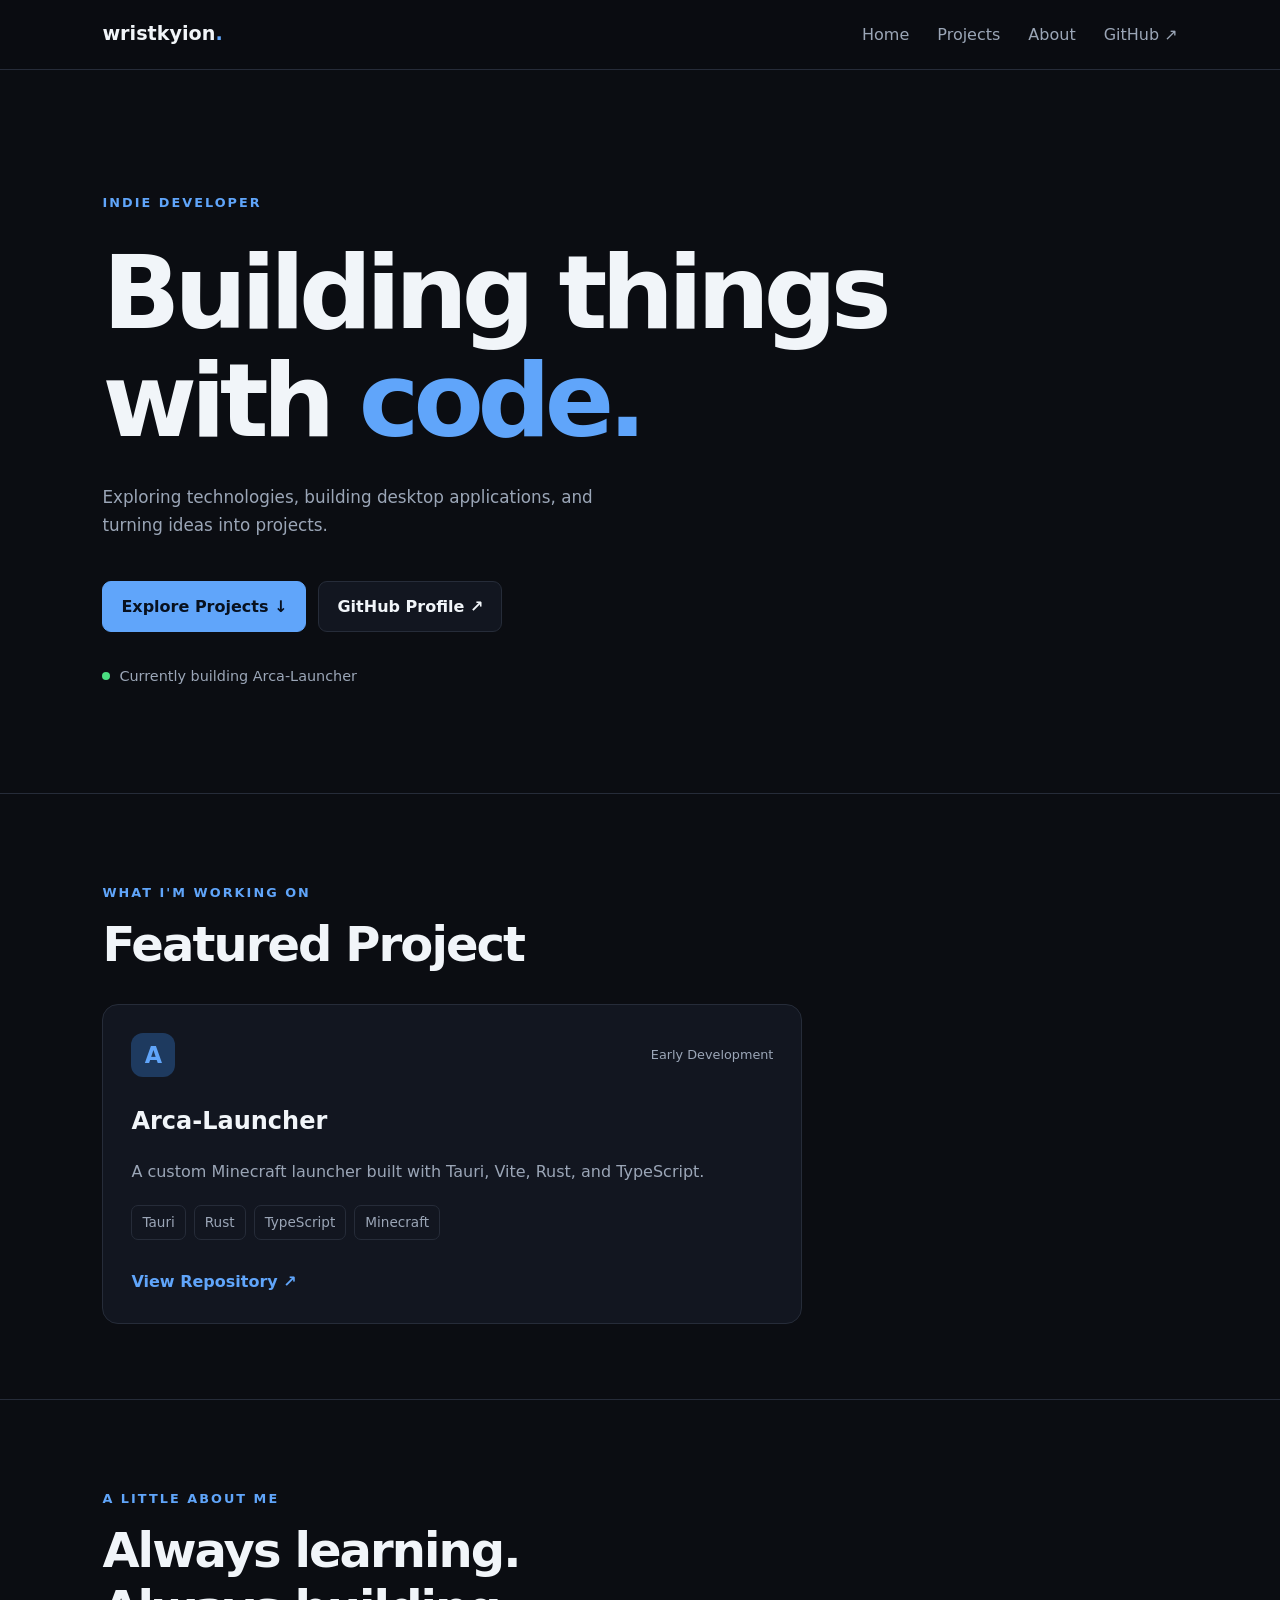
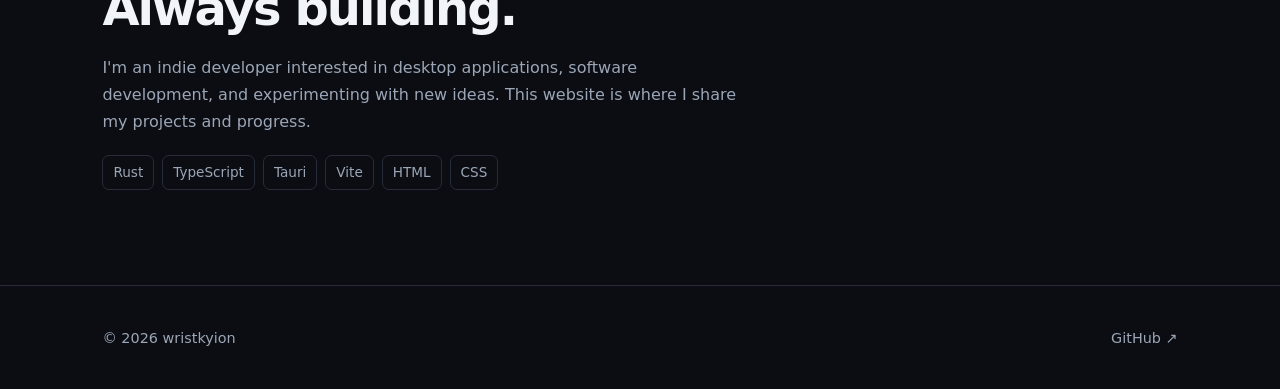
==== index.html @ da99d340 "main" ====
<!DOCTYPE html>
<html lang="en">
<head>
  <meta charset="UTF-8">
  <meta name="viewport" content="width=device-width, initial-scale=1.0">

  <title>wristkyion | Developer Portfolio</title>
  <meta name="description" content="Personal developer portfolio of wristkyion.">

  <link rel="stylesheet" href="assets/style.css">
  <script src="assets/script.js" defer></script>
</head>
<body>
  <header class="navbar">
    <a class="logo" href="#">wristkyion<span>.</span></a>

    <button class="menu-toggle" id="menu-toggle"
      aria-label="Toggle navigation" aria-expanded="false">
      ☰
    </button>

    <nav id="nav-menu">
      <a href="#home">Home</a>
      <a href="#projects">Projects</a>
      <a href="#about">About</a>
      <a href="https://github.com/wristkyion"
         target="_blank" rel="noopener noreferrer">GitHub ↗</a>
    </nav>
  </header>

  <main>
    <section class="hero" id="home">
      <p class="eyebrow">INDIE DEVELOPER</p>

      <h1>Building things<br>with <span>code.</span></h1>

      <p class="intro">
        Exploring technologies, building desktop applications,
        and turning ideas into projects.
      </p>

      <div class="hero-actions">
        <a class="button primary" href="#projects">
          Explore Projects ↓
        </a>
        <a class="button secondary"
           href="https://github.com/wristkyion"
           target="_blank" rel="noopener noreferrer">
          GitHub Profile ↗
        </a>
      </div>

      <p class="status">
        <span class="status-dot"></span>
        Currently building Arca-Launcher
      </p>
    </section>

    <section class="section" id="projects">
      <div class="section-heading">
        <p class="eyebrow">WHAT I'M WORKING ON</p>
        <h2>Featured Project</h2>
      </div>

      <article class="project-card">
        <div class="project-top">
          <div class="project-icon">A</div>
          <span class="project-status">Early Development</span>
        </div>

        <h3>Arca-Launcher</h3>

        <p>
          A custom Minecraft launcher built with Tauri, Vite,
          Rust, and TypeScript.
        </p>

        <div class="tags">
          <span>Tauri</span>
          <span>Rust</span>
          <span>TypeScript</span>
          <span>Minecraft</span>
        </div>

        <a class="project-link"
           href="https://github.com/wristkyion/Arca-Launcher"
           target="_blank" rel="noopener noreferrer">
          View Repository ↗
        </a>
      </article>
    </section>

    <section class="section about" id="about">
      <p class="eyebrow">A LITTLE ABOUT ME</p>
      <h2>Always learning.<br>Always building.</h2>

      <p>
        I'm an indie developer interested in desktop applications,
        software development, and experimenting with new ideas.
        This website is where I share my projects and progress.
      </p>

      <div class="tech-stack">
        <span>Rust</span>
        <span>TypeScript</span>
        <span>Tauri</span>
        <span>Vite</span>
        <span>HTML</span>
        <span>CSS</span>
      </div>
    </section>
  </main>

  <footer>
    <p>© <span id="year"></span> wristkyion</p>
    <a href="https://github.com/wristkyion">GitHub ↗</a>
  </footer>
</body>
</html>
---- assets/style.css ----
:root {
  color-scheme: dark;
  --background: #0b0d12;
  --surface: #121620;
  --border: #262c39;
  --text: #f1f5f9;
  --muted: #9ba6b7;
  --accent: #60a5fa;
}

* {
  box-sizing: border-box;
}

html {
  scroll-behavior: smooth;
  scroll-padding-top: 90px;
}

body {
  margin: 0;
  background: var(--background);
  color: var(--text);
  font-family: system-ui, -apple-system, sans-serif;
  line-height: 1.7;
}

a {
  color: inherit;
  text-decoration: none;
}

.navbar {
  position: sticky;
  top: 0;
  z-index: 10;
  display: flex;
  justify-content: space-between;
  align-items: center;
  padding: 18px 8%;
  background: #0b0d12eF;
  border-bottom: 1px solid var(--border);
  backdrop-filter: blur(12px);
}

.logo {
  font-size: 1.2rem;
  font-weight: 750;
}

.logo span,
.hero h1 span {
  color: var(--accent);
}

nav {
  display: flex;
  gap: 28px;
  align-items: center;
}

nav a,
footer a {
  color: var(--muted);
  transition: color 0.2s;
}

nav a:hover,
footer a:hover {
  color: var(--accent);
}

.menu-toggle {
  display: none;
  color: var(--text);
  background: var(--surface);
  border: 1px solid var(--border);
  border-radius: 8px;
  padding: 6px 10px;
  font-size: 1.2rem;
  cursor: pointer;
}

.hero {
  min-height: 78vh;
  padding: 110px 8% 90px;
  display: flex;
  flex-direction: column;
  justify-content: center;
  align-items: flex-start;
}

.eyebrow {
  color: var(--accent);
  font-size: 0.8rem;
  font-weight: 700;
  letter-spacing: 0.16em;
}

.hero h1 {
  margin: 12px 0;
  font-size: clamp(3.2rem, 8vw, 6.5rem);
  line-height: 1.05;
  letter-spacing: -0.06em;
}

.intro {
  max-width: 540px;
  color: var(--muted);
  font-size: 1.05rem;
}

.hero-actions {
  display: flex;
  flex-wrap: wrap;
  gap: 12px;
  margin-top: 24px;
}

.button {
  padding: 11px 18px;
  border: 1px solid var(--border);
  border-radius: 9px;
  font-weight: 600;
  transition: transform 0.2s, background 0.2s;
}

.button:hover {
  transform: translateY(-2px);
}

.primary {
  background: var(--accent);
  border-color: var(--accent);
  color: #08111f;
}

.secondary {
  background: var(--surface);
}

.status {
  display: flex;
  align-items: center;
  gap: 9px;
  margin-top: 32px;
  color: var(--muted);
  font-size: 0.9rem;
}

.status-dot {
  width: 8px;
  height: 8px;
  border-radius: 50%;
  background: #4ade80;
}

.section {
  padding: 75px 8%;
  border-top: 1px solid var(--border);
}

.section-heading {
  margin-bottom: 30px;
}

h2 {
  font-size: clamp(2rem, 5vw, 3rem);
  line-height: 1.2;
  margin: 8px 0;
  letter-spacing: -0.04em;
}

.project-card {
  max-width: 700px;
  padding: 28px;
  background: var(--surface);
  border: 1px solid var(--border);
  border-radius: 16px;
  transition: border-color 0.2s, transform 0.2s;
}

.project-card:hover {
  border-color: var(--accent);
  transform: translateY(-3px);
}

.project-top {
  display: flex;
  justify-content: space-between;
  align-items: center;
  gap: 12px;
}

.project-icon {
  display: grid;
  place-items: center;
  width: 44px;
  height: 44px;
  border-radius: 12px;
  background: #1e3a5f;
  color: var(--accent);
  font-size: 1.4rem;
  font-weight: 800;
}

.project-status {
  color: var(--muted);
  font-size: 0.8rem;
}

.project-card h3 {
  margin-bottom: 4px;
  font-size: 1.5rem;
}

.project-card p,
.about > p:last-of-type {
  color: var(--muted);
}

.tags,
.tech-stack {
  display: flex;
  flex-wrap: wrap;
  gap: 8px;
  margin: 20px 0;
}

.tags span,
.tech-stack span {
  padding: 5px 10px;
  border: 1px solid var(--border);
  border-radius: 7px;
  color: var(--muted);
  font-size: 0.85rem;
}

.project-link {
  display: inline-block;
  margin-top: 8px;
  color: var(--accent);
  font-weight: 650;
}

.about {
  max-width: 100%;
}

.about > p:last-of-type {
  max-width: 650px;
}

footer {
  display: flex;
  justify-content: space-between;
  align-items: center;
  gap: 16px;
  padding: 25px 8%;
  border-top: 1px solid var(--border);
  color: var(--muted);
  font-size: 0.9rem;
}

@media (max-width: 650px) {
  .navbar {
    padding: 15px 5%;
    flex-wrap: wrap;
  }

  .menu-toggle {
    display: block;
  }

  nav {
    display: none;
    flex-direction: column;
    align-items: flex-start;
    width: 100%;
    gap: 14px;
    padding: 18px 0 5px;
  }

  nav.open {
    display: flex;
  }

  .hero {
    min-height: 70vh;
    padding: 85px 5%;
  }

  .hero h1 {
    font-size: clamp(3rem, 13vw, 4.5rem);
  }

  .section {
    padding: 55px 5%;
  }

  .project-card {
    padding: 20px;
  }

  footer {
    padding: 22px 5%;
  }
}

@media (prefers-reduced-motion: reduce) {
  *,
  *::before,
  *::after {
    scroll-behavior: auto !important;
    transition: none !important;
  }
}
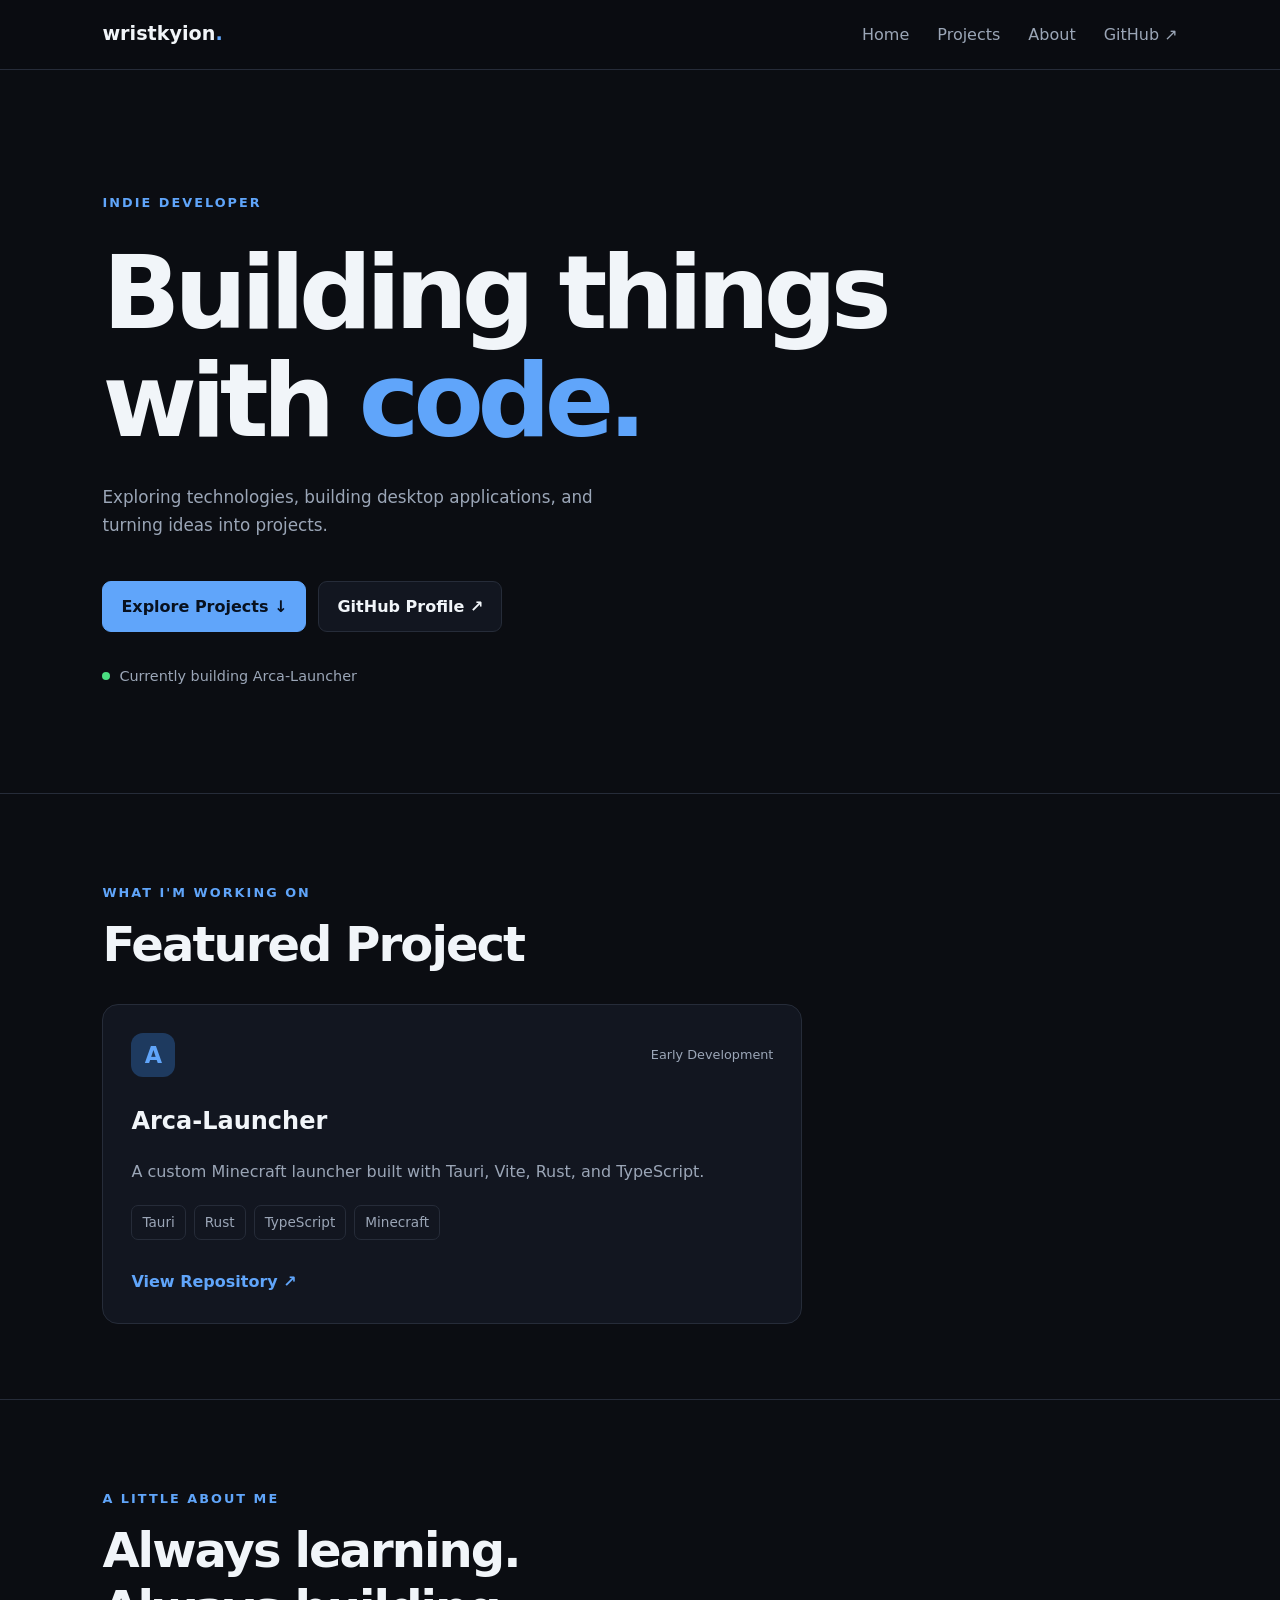
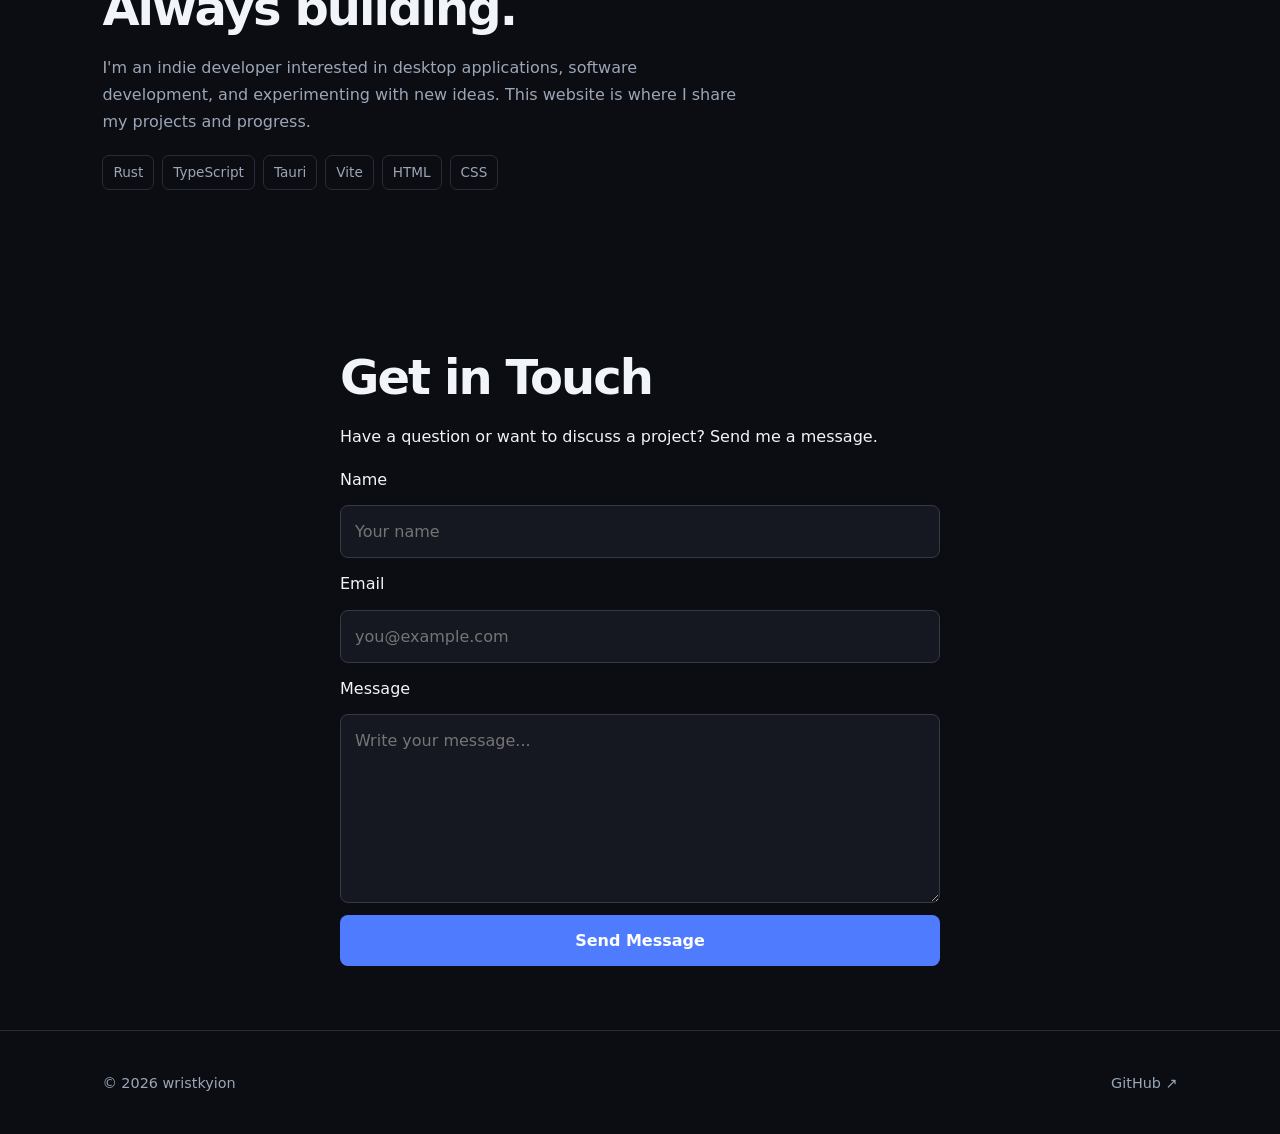
==== commit 6eb7011c: "main" ====
--- a/index.html
+++ b/index.html
@@ -112,6 +112,73 @@
     </section>
   </main>
 
+  
+<section class="contact" id="contact">
+  <h2>Get in Touch</h2>
+  <p>Have a question or want to discuss a project? Send me a message.</p>
+
+  <form action="https://api.web3forms.com/submit" method="POST">
+    <input
+      type="hidden"
+      name="access_key"
+      value="2a369da0-6e60-4962-a746-8e5f73c774c7"
+    />
+
+    <input
+      type="hidden"
+      name="subject"
+      value="New message from wristkyion.github.io"
+    />
+
+    <input
+      type="hidden"
+      name="from_name"
+      value="wristkyion Website"
+    />
+
+    <!-- Honeypot anti-spam field -->
+    <input
+      type="checkbox"
+      name="botcheck"
+      style="display: none;"
+      tabindex="-1"
+    />
+
+    <label for="name">Name</label>
+    <input
+      id="name"
+      type="text"
+      name="name"
+      placeholder="Your name"
+      maxlength="100"
+      required
+    />
+
+    <label for="email">Email</label>
+    <input
+      id="email"
+      type="email"
+      name="email"
+      placeholder="you@example.com"
+      maxlength="254"
+      required
+    />
+
+    <label for="message">Message</label>
+    <textarea
+      id="message"
+      name="message"
+      placeholder="Write your message..."
+      maxlength="5000"
+      rows="6"
+      required
+    ></textarea>
+
+    <button type="submit">Send Message</button>
+  </form>
+</section>
+
+
   <footer>
     <p>© <span id="year"></span> wristkyion</p>
     <a href="https://github.com/wristkyion">GitHub ↗</a>
--- a/assets/style.css
+++ b/assets/style.css
@@ -316,3 +316,48 @@
     transition: none !important;
   }
 }
+
+
+.contact {
+  width: min(100% - 32px, 600px);
+  margin: 64px auto;
+}
+
+.contact form {
+  display: flex;
+  flex-direction: column;
+  gap: 12px;
+}
+
+.contact input,
+.contact textarea {
+  width: 100%;
+  box-sizing: border-box;
+  padding: 12px 14px;
+  border: 1px solid #343945;
+  border-radius: 8px;
+  background: #151820;
+  color: #f5f5f5;
+  font: inherit;
+}
+
+.contact input:focus,
+.contact textarea:focus {
+  outline: 2px solid #5b8cff;
+  outline-offset: 1px;
+}
+
+.contact button {
+  padding: 12px 16px;
+  border: 0;
+  border-radius: 8px;
+  background: #4f7cff;
+  color: white;
+  font: inherit;
+  font-weight: 600;
+  cursor: pointer;
+}
+
+.contact button:hover {
+  background: #3c68e8;
+}
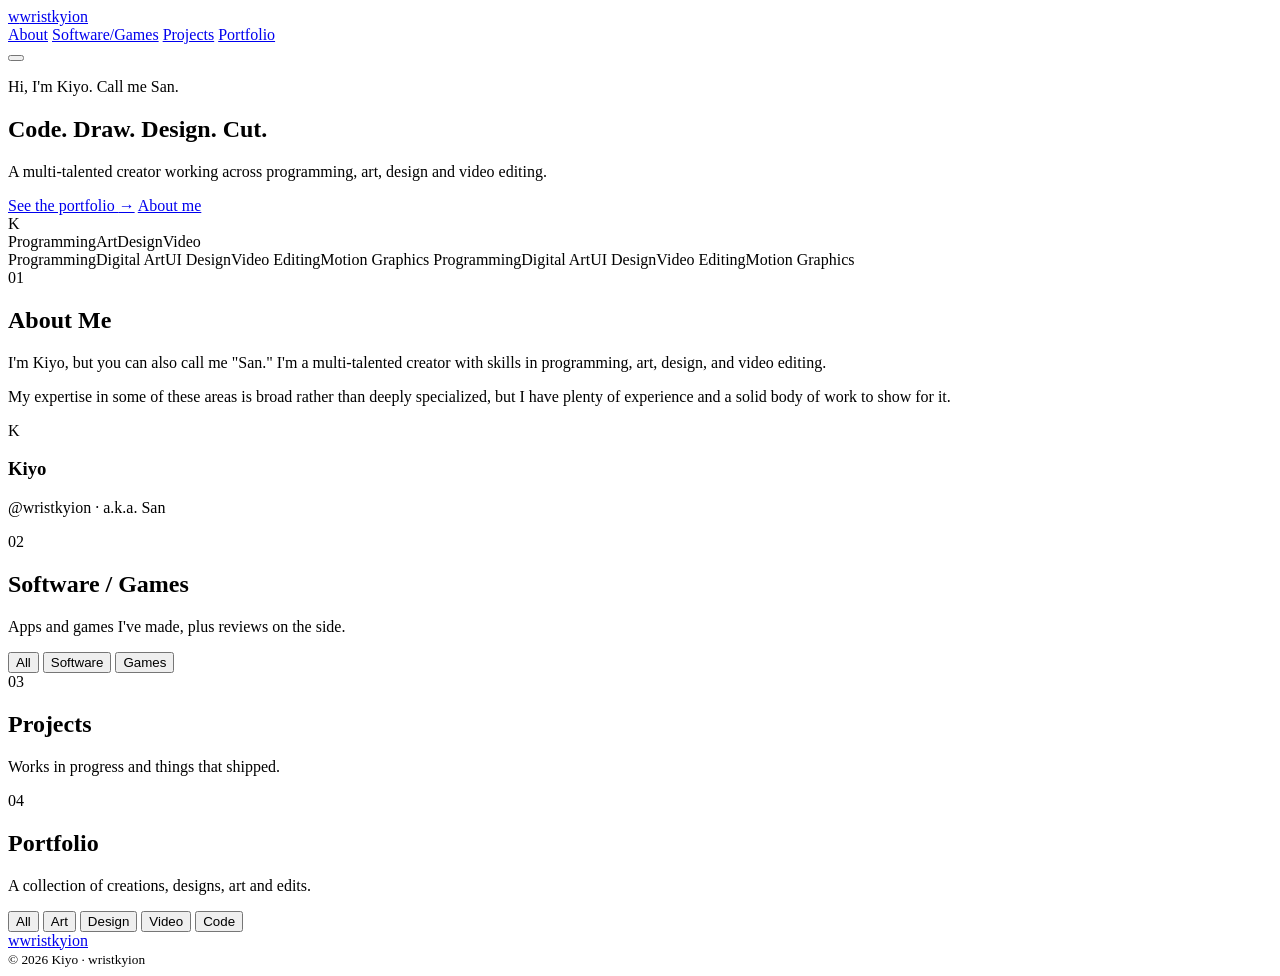
==== commit 5f6aecde: "Revamp index.html" ====
--- a/index.html
+++ b/index.html
@@ -1,187 +1,159 @@
-
 <!DOCTYPE html>
 <html lang="en">
 <head>
-  <meta charset="UTF-8">
-  <meta name="viewport" content="width=device-width, initial-scale=1.0">
-
-  <title>wristkyion | Developer Portfolio</title>
-  <meta name="description" content="Personal developer portfolio of wristkyion.">
-
-  <link rel="stylesheet" href="assets/style.css">
-  <script src="assets/script.js" defer></script>
+  <meta charset="UTF-8" />
+  <meta name="viewport" content="width=device-width, initial-scale=1.0" />
+  <title>wristkyion · Kiyo</title>
+  <meta name="description" content="Kiyo (wristkyion): programmer, artist, designer and video editor." />
+  <link rel="preconnect" href="https://fonts.googleapis.com" />
+  <link rel="preconnect" href="https://fonts.gstatic.com" crossorigin />
+  <link href="https://fonts.googleapis.com/css2?family=Outfit:wght@300;500;700;900&family=Inter:wght@400;500;600&display=swap" rel="stylesheet" />
+  <link rel="stylesheet" href="style.css" />
 </head>
 <body>
-  <header class="navbar">
-    <a class="logo" href="#">wristkyion<span>.</span></a>
 
-    <button class="menu-toggle" id="menu-toggle"
-      aria-label="Toggle navigation" aria-expanded="false">
-      ☰
-    </button>
+  <div class="bg" aria-hidden="true">
+    <span class="orb orb-1"></span>
+    <span class="orb orb-2"></span>
+    <span class="orb orb-3"></span>
+    <span class="grid-lines"></span>
+    <span class="cursor-glow"></span>
+  </div>
 
-    <nav id="nav-menu">
-      <a href="#home">Home</a>
-      <a href="#projects">Projects</a>
-      <a href="#about">About</a>
-      <a href="https://github.com/wristkyion"
-         target="_blank" rel="noopener noreferrer">GitHub ↗</a>
+  <header class="nav-wrap">
+    <nav class="nav" id="nav" aria-label="Main">
+      <a href="#top" class="brand"><span class="brand-mark">w</span>wristkyion</a>
+      <div class="nav-links">
+        <a href="#about-me">About</a>
+        <a href="#software-games">Software/Games</a>
+        <a href="#projects">Projects</a>
+        <a href="#portfolio">Portfolio</a>
+      </div>
+      <button class="menu-btn" aria-label="Toggle menu" aria-expanded="false"><span></span><span></span></button>
     </nav>
   </header>
 
   <main>
-    <section class="hero" id="home">
-      <p class="eyebrow">INDIE DEVELOPER</p>
 
-      <h1>Building things<br>with <span>code.</span></h1>
-
-      <p class="intro">
-        Exploring technologies, building desktop applications,
-        and turning ideas into projects.
-      </p>
-
-      <div class="hero-actions">
-        <a class="button primary" href="#projects">
-          Explore Projects ↓
-        </a>
-        <a class="button secondary"
-           href="https://github.com/wristkyion"
-           target="_blank" rel="noopener noreferrer">
-          GitHub Profile ↗
-        </a>
+    <!-- HERO -->
+    <section class="hero" id="top">
+      <div class="hero-copy">
+        <p class="eyebrow reveal">Hi, I'm Kiyo. Call me San.</p>
+        <h1 class="display">
+          <span class="line"><span>Code.</span></span>
+          <span class="line"><span>Draw.</span></span>
+          <span class="line"><span>Design.</span></span>
+          <span class="line"><span class="grad-text">Cut.</span></span>
+        </h1>
+        <p class="lead reveal">A multi-talented creator working across programming, art, design and video editing.</p>
+        <div class="cta reveal">
+          <a class="btn btn-primary magnetic" href="#portfolio">See the portfolio <span class="btn-arrow">→</span></a>
+          <a class="btn btn-ghost magnetic" href="#about-me">About me</a>
+        </div>
       </div>
 
-      <p class="status">
-        <span class="status-dot"></span>
-        Currently building Arca-Launcher
-      </p>
+      <div class="hero-visual">
+        <div class="glass-card">
+          <div class="card-top"><span class="dot"></span><span class="dot"></span><span class="dot"></span></div>
+          <div class="ring-stage">
+            <span class="ring r1"></span>
+            <span class="ring r2"></span>
+            <span class="core">K</span>
+          </div>
+          <div class="chips">
+            <span>Programming</span><span>Art</span><span>Design</span><span>Video</span>
+          </div>
+        </div>
+      </div>
+
+      <div class="marquee" aria-hidden="true">
+        <div class="marquee-track">
+          <span>Programming</span><span>Digital Art</span><span>UI Design</span><span>Video Editing</span><span>Motion Graphics</span>
+          <span>Programming</span><span>Digital Art</span><span>UI Design</span><span>Video Editing</span><span>Motion Graphics</span>
+        </div>
+      </div>
     </section>
 
-    <section class="section" id="projects">
-      <div class="section-heading">
-        <p class="eyebrow">WHAT I'M WORKING ON</p>
-        <h2>Featured Project</h2>
+    <!-- ABOUT ME -->
+    <section class="section" id="about-me">
+      <div class="section-head reveal">
+        <span class="num">01</span>
+        <h2>About Me</h2>
       </div>
-
-      <article class="project-card">
-        <div class="project-top">
-          <div class="project-icon">A</div>
-          <span class="project-status">Early Development</span>
+      <div class="about-grid">
+        <div class="about-text reveal">
+          <p>I'm Kiyo, but you can also call me "San." I'm a multi-talented creator with skills in programming, art, design, and video editing.</p>
+          <p>My expertise in some of these areas is broad rather than deeply specialized, but I have plenty of experience and a solid body of work to show for it.</p>
+          <div class="skill-grid" id="skill-grid"></div>
         </div>
-
-        <h3>Arca-Launcher</h3>
-
-        <p>
-          A custom Minecraft launcher built with Tauri, Vite,
-          Rust, and TypeScript.
-        </p>
-
-        <div class="tags">
-          <span>Tauri</span>
-          <span>Rust</span>
-          <span>TypeScript</span>
-          <span>Minecraft</span>
-        </div>
-
-        <a class="project-link"
-           href="https://github.com/wristkyion/Arca-Launcher"
-           target="_blank" rel="noopener noreferrer">
-          View Repository ↗
-        </a>
-      </article>
+        <aside class="profile-card reveal" style="--d:.15s">
+          <div class="avatar">K</div>
+          <h3>Kiyo</h3>
+          <p class="handle">@wristkyion · a.k.a. San</p>
+          <div class="social-grid" id="social-grid"></div>
+        </aside>
+      </div>
     </section>
 
-    <section class="section about" id="about">
-      <p class="eyebrow">A LITTLE ABOUT ME</p>
-      <h2>Always learning.<br>Always building.</h2>
+    <!-- SOFTWARE / GAMES (STORE) -->
+    <section class="section" id="software-games">
+      <div class="section-head reveal">
+        <span class="num">02</span>
+        <h2>Software / Games</h2>
+        <p>Apps and games I've made, plus reviews on the side.</p>
+      </div>
+      <div class="toolbar reveal">
+        <div class="tabs" id="store-tabs" role="tablist">
+          <span class="tab-pill"></span>
+          <button class="tab active" data-filter="all" role="tab" aria-selected="true">All</button>
+          <button class="tab" data-filter="software" role="tab" aria-selected="false">Software</button>
+          <button class="tab" data-filter="game" role="tab" aria-selected="false">Games</button>
+        </div>
+      </div>
+      <div class="store-grid" id="store-grid"></div>
+    </section>
 
-      <p>
-        I'm an indie developer interested in desktop applications,
-        software development, and experimenting with new ideas.
-        This website is where I share my projects and progress.
-      </p>
+    <!-- PROJECTS -->
+    <section class="section" id="projects">
+      <div class="section-head reveal">
+        <span class="num">03</span>
+        <h2>Projects</h2>
+        <p>Works in progress and things that shipped.</p>
+      </div>
+      <div class="project-list" id="project-list"></div>
+    </section>
 
-      <div class="tech-stack">
-        <span>Rust</span>
-        <span>TypeScript</span>
-        <span>Tauri</span>
-        <span>Vite</span>
-        <span>HTML</span>
-        <span>CSS</span>
+    <!-- PORTFOLIO -->
+    <section class="section" id="portfolio">
+      <div class="section-head reveal">
+        <span class="num">04</span>
+        <h2>Portfolio</h2>
+        <p>A collection of creations, designs, art and edits.</p>
       </div>
+      <div class="toolbar reveal">
+        <div class="tabs" id="pf-tabs" role="tablist">
+          <span class="tab-pill"></span>
+          <button class="tab active" data-filter="all" role="tab" aria-selected="true">All</button>
+          <button class="tab" data-filter="art" role="tab" aria-selected="false">Art</button>
+          <button class="tab" data-filter="design" role="tab" aria-selected="false">Design</button>
+          <button class="tab" data-filter="video" role="tab" aria-selected="false">Video</button>
+          <button class="tab" data-filter="code" role="tab" aria-selected="false">Code</button>
+        </div>
+      </div>
+      <div class="pf-grid" id="pf-grid"></div>
     </section>
+
   </main>
 
-  
-<section class="contact" id="contact">
-  <h2>Get in Touch</h2>
-  <p>Have a question or want to discuss a project? Send me a message.</p>
+  <footer class="footer">
+    <div class="footer-inner">
+      <a href="#top" class="brand"><span class="brand-mark">w</span>wristkyion</a>
+      <div class="footer-links" id="footer-socials"></div>
+      <small>© 2026 Kiyo · wristkyion</small>
+    </div>
+  </footer>
 
-  <form action="https://api.web3forms.com/submit" method="POST">
-    <input
-      type="hidden"
-      name="access_key"
-      value="2a369da0-6e60-4962-a746-8e5f73c774c7"
-    />
-
-    <input
-      type="hidden"
-      name="subject"
-      value="New message from wristkyion.github.io"
-    />
-
-    <input
-      type="hidden"
-      name="from_name"
-      value="wristkyion Website"
-    />
-
-    <!-- Honeypot anti-spam field -->
-    <input
-      type="checkbox"
-      name="botcheck"
-      style="display: none;"
-      tabindex="-1"
-    />
-
-    <label for="name">Name</label>
-    <input
-      id="name"
-      type="text"
-      name="name"
-      placeholder="Your name"
-      maxlength="100"
-      required
-    />
-
-    <label for="email">Email</label>
-    <input
-      id="email"
-      type="email"
-      name="email"
-      placeholder="you@example.com"
-      maxlength="254"
-      required
-    />
-
-    <label for="message">Message</label>
-    <textarea
-      id="message"
-      name="message"
-      placeholder="Write your message..."
-      maxlength="5000"
-      rows="6"
-      required
-    ></textarea>
-
-    <button type="submit">Send Message</button>
-  </form>
-</section>
-
-
-  <footer>
-    <p>© <span id="year"></span> wristkyion</p>
-    <a href="https://github.com/wristkyion">GitHub ↗</a>
-  </footer>
+  <script src="data.js"></script>
+  <script src="script.js"></script>
 </body>
 </html>
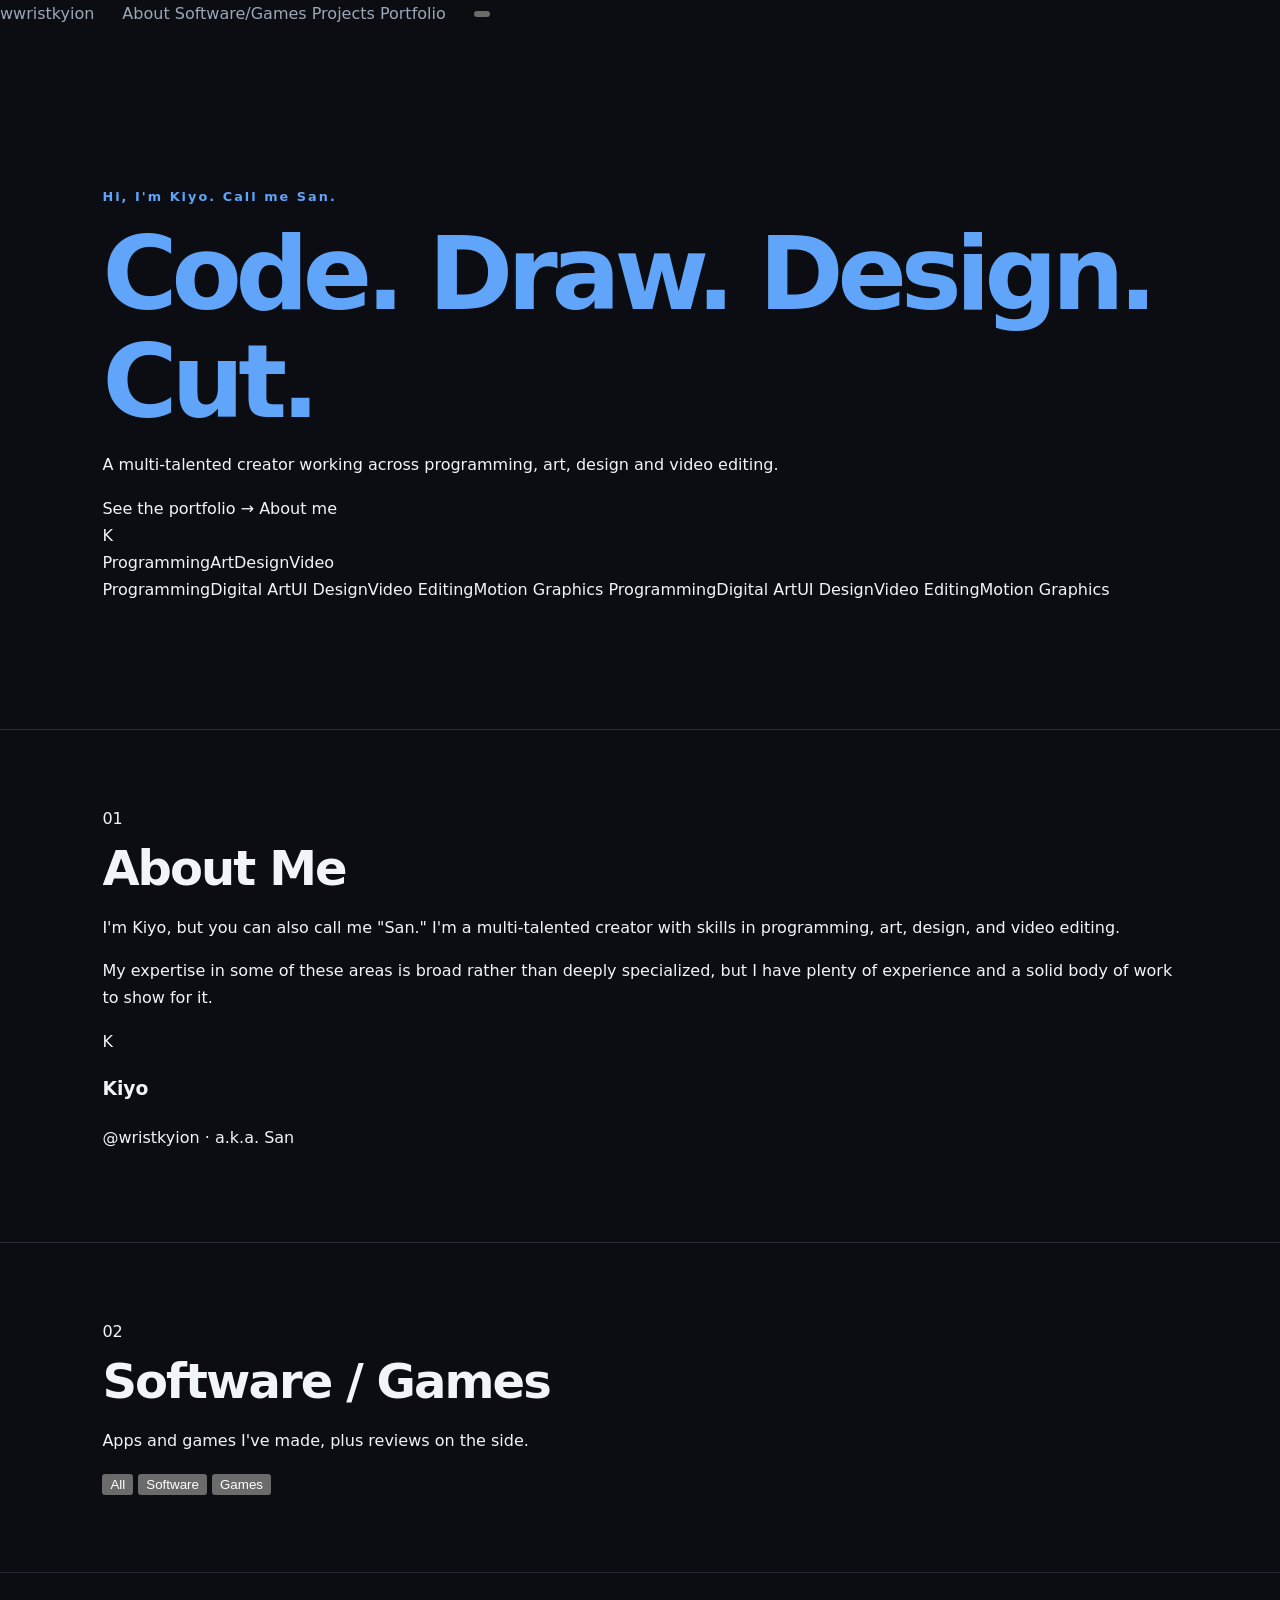
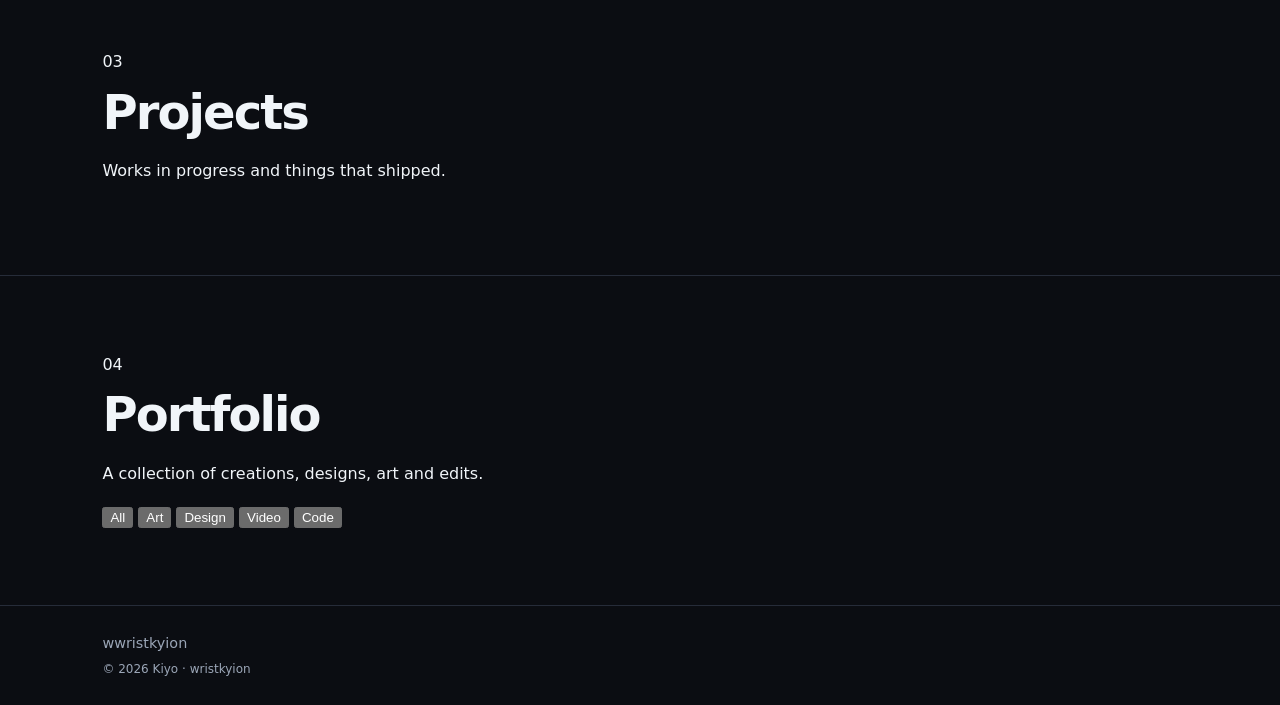
==== commit a9d5991d: "Update index.html" ====
--- a/index.html
+++ b/index.html
@@ -8,7 +8,7 @@
   <link rel="preconnect" href="https://fonts.googleapis.com" />
   <link rel="preconnect" href="https://fonts.gstatic.com" crossorigin />
   <link href="https://fonts.googleapis.com/css2?family=Outfit:wght@300;500;700;900&family=Inter:wght@400;500;600&display=swap" rel="stylesheet" />
-  <link rel="stylesheet" href="style.css" />
+  <link rel="stylesheet" href="assets/style.css" />
 </head>
 <body>
 
--- a/assets/style.css
+++ b/assets/style.css
@@ -0,0 +1,363 @@
+
+:root {
+  color-scheme: dark;
+  --background: #0b0d12;
+  --surface: #121620;
+  --border: #262c39;
+  --text: #f1f5f9;
+  --muted: #9ba6b7;
+  --accent: #60a5fa;
+}
+
+* {
+  box-sizing: border-box;
+}
+
+html {
+  scroll-behavior: smooth;
+  scroll-padding-top: 90px;
+}
+
+body {
+  margin: 0;
+  background: var(--background);
+  color: var(--text);
+  font-family: system-ui, -apple-system, sans-serif;
+  line-height: 1.7;
+}
+
+a {
+  color: inherit;
+  text-decoration: none;
+}
+
+.navbar {
+  position: sticky;
+  top: 0;
+  z-index: 10;
+  display: flex;
+  justify-content: space-between;
+  align-items: center;
+  padding: 18px 8%;
+  background: #0b0d12eF;
+  border-bottom: 1px solid var(--border);
+  backdrop-filter: blur(12px);
+}
+
+.logo {
+  font-size: 1.2rem;
+  font-weight: 750;
+}
+
+.logo span,
+.hero h1 span {
+  color: var(--accent);
+}
+
+nav {
+  display: flex;
+  gap: 28px;
+  align-items: center;
+}
+
+nav a,
+footer a {
+  color: var(--muted);
+  transition: color 0.2s;
+}
+
+nav a:hover,
+footer a:hover {
+  color: var(--accent);
+}
+
+.menu-toggle {
+  display: none;
+  color: var(--text);
+  background: var(--surface);
+  border: 1px solid var(--border);
+  border-radius: 8px;
+  padding: 6px 10px;
+  font-size: 1.2rem;
+  cursor: pointer;
+}
+
+.hero {
+  min-height: 78vh;
+  padding: 110px 8% 90px;
+  display: flex;
+  flex-direction: column;
+  justify-content: center;
+  align-items: flex-start;
+}
+
+.eyebrow {
+  color: var(--accent);
+  font-size: 0.8rem;
+  font-weight: 700;
+  letter-spacing: 0.16em;
+}
+
+.hero h1 {
+  margin: 12px 0;
+  font-size: clamp(3.2rem, 8vw, 6.5rem);
+  line-height: 1.05;
+  letter-spacing: -0.06em;
+}
+
+.intro {
+  max-width: 540px;
+  color: var(--muted);
+  font-size: 1.05rem;
+}
+
+.hero-actions {
+  display: flex;
+  flex-wrap: wrap;
+  gap: 12px;
+  margin-top: 24px;
+}
+
+.button {
+  padding: 11px 18px;
+  border: 1px solid var(--border);
+  border-radius: 9px;
+  font-weight: 600;
+  transition: transform 0.2s, background 0.2s;
+}
+
+.button:hover {
+  transform: translateY(-2px);
+}
+
+.primary {
+  background: var(--accent);
+  border-color: var(--accent);
+  color: #08111f;
+}
+
+.secondary {
+  background: var(--surface);
+}
+
+.status {
+  display: flex;
+  align-items: center;
+  gap: 9px;
+  margin-top: 32px;
+  color: var(--muted);
+  font-size: 0.9rem;
+}
+
+.status-dot {
+  width: 8px;
+  height: 8px;
+  border-radius: 50%;
+  background: #4ade80;
+}
+
+.section {
+  padding: 75px 8%;
+  border-top: 1px solid var(--border);
+}
+
+.section-heading {
+  margin-bottom: 30px;
+}
+
+h2 {
+  font-size: clamp(2rem, 5vw, 3rem);
+  line-height: 1.2;
+  margin: 8px 0;
+  letter-spacing: -0.04em;
+}
+
+.project-card {
+  max-width: 700px;
+  padding: 28px;
+  background: var(--surface);
+  border: 1px solid var(--border);
+  border-radius: 16px;
+  transition: border-color 0.2s, transform 0.2s;
+}
+
+.project-card:hover {
+  border-color: var(--accent);
+  transform: translateY(-3px);
+}
+
+.project-top {
+  display: flex;
+  justify-content: space-between;
+  align-items: center;
+  gap: 12px;
+}
+
+.project-icon {
+  display: grid;
+  place-items: center;
+  width: 44px;
+  height: 44px;
+  border-radius: 12px;
+  background: #1e3a5f;
+  color: var(--accent);
+  font-size: 1.4rem;
+  font-weight: 800;
+}
+
+.project-status {
+  color: var(--muted);
+  font-size: 0.8rem;
+}
+
+.project-card h3 {
+  margin-bottom: 4px;
+  font-size: 1.5rem;
+}
+
+.project-card p,
+.about > p:last-of-type {
+  color: var(--muted);
+}
+
+.tags,
+.tech-stack {
+  display: flex;
+  flex-wrap: wrap;
+  gap: 8px;
+  margin: 20px 0;
+}
+
+.tags span,
+.tech-stack span {
+  padding: 5px 10px;
+  border: 1px solid var(--border);
+  border-radius: 7px;
+  color: var(--muted);
+  font-size: 0.85rem;
+}
+
+.project-link {
+  display: inline-block;
+  margin-top: 8px;
+  color: var(--accent);
+  font-weight: 650;
+}
+
+.about {
+  max-width: 100%;
+}
+
+.about > p:last-of-type {
+  max-width: 650px;
+}
+
+footer {
+  display: flex;
+  justify-content: space-between;
+  align-items: center;
+  gap: 16px;
+  padding: 25px 8%;
+  border-top: 1px solid var(--border);
+  color: var(--muted);
+  font-size: 0.9rem;
+}
+
+@media (max-width: 650px) {
+  .navbar {
+    padding: 15px 5%;
+    flex-wrap: wrap;
+  }
+
+  .menu-toggle {
+    display: block;
+  }
+
+  nav {
+    display: none;
+    flex-direction: column;
+    align-items: flex-start;
+    width: 100%;
+    gap: 14px;
+    padding: 18px 0 5px;
+  }
+
+  nav.open {
+    display: flex;
+  }
+
+  .hero {
+    min-height: 70vh;
+    padding: 85px 5%;
+  }
+
+  .hero h1 {
+    font-size: clamp(3rem, 13vw, 4.5rem);
+  }
+
+  .section {
+    padding: 55px 5%;
+  }
+
+  .project-card {
+    padding: 20px;
+  }
+
+  footer {
+    padding: 22px 5%;
+  }
+}
+
+@media (prefers-reduced-motion: reduce) {
+  *,
+  *::before,
+  *::after {
+    scroll-behavior: auto !important;
+    transition: none !important;
+  }
+}
+
+
+.contact {
+  width: min(100% - 32px, 600px);
+  margin: 64px auto;
+}
+
+.contact form {
+  display: flex;
+  flex-direction: column;
+  gap: 12px;
+}
+
+.contact input,
+.contact textarea {
+  width: 100%;
+  box-sizing: border-box;
+  padding: 12px 14px;
+  border: 1px solid #343945;
+  border-radius: 8px;
+  background: #151820;
+  color: #f5f5f5;
+  font: inherit;
+}
+
+.contact input:focus,
+.contact textarea:focus {
+  outline: 2px solid #5b8cff;
+  outline-offset: 1px;
+}
+
+.contact button {
+  padding: 12px 16px;
+  border: 0;
+  border-radius: 8px;
+  background: #4f7cff;
+  color: white;
+  font: inherit;
+  font-weight: 600;
+  cursor: pointer;
+}
+
+.contact button:hover {
+  background: #3c68e8;
+}
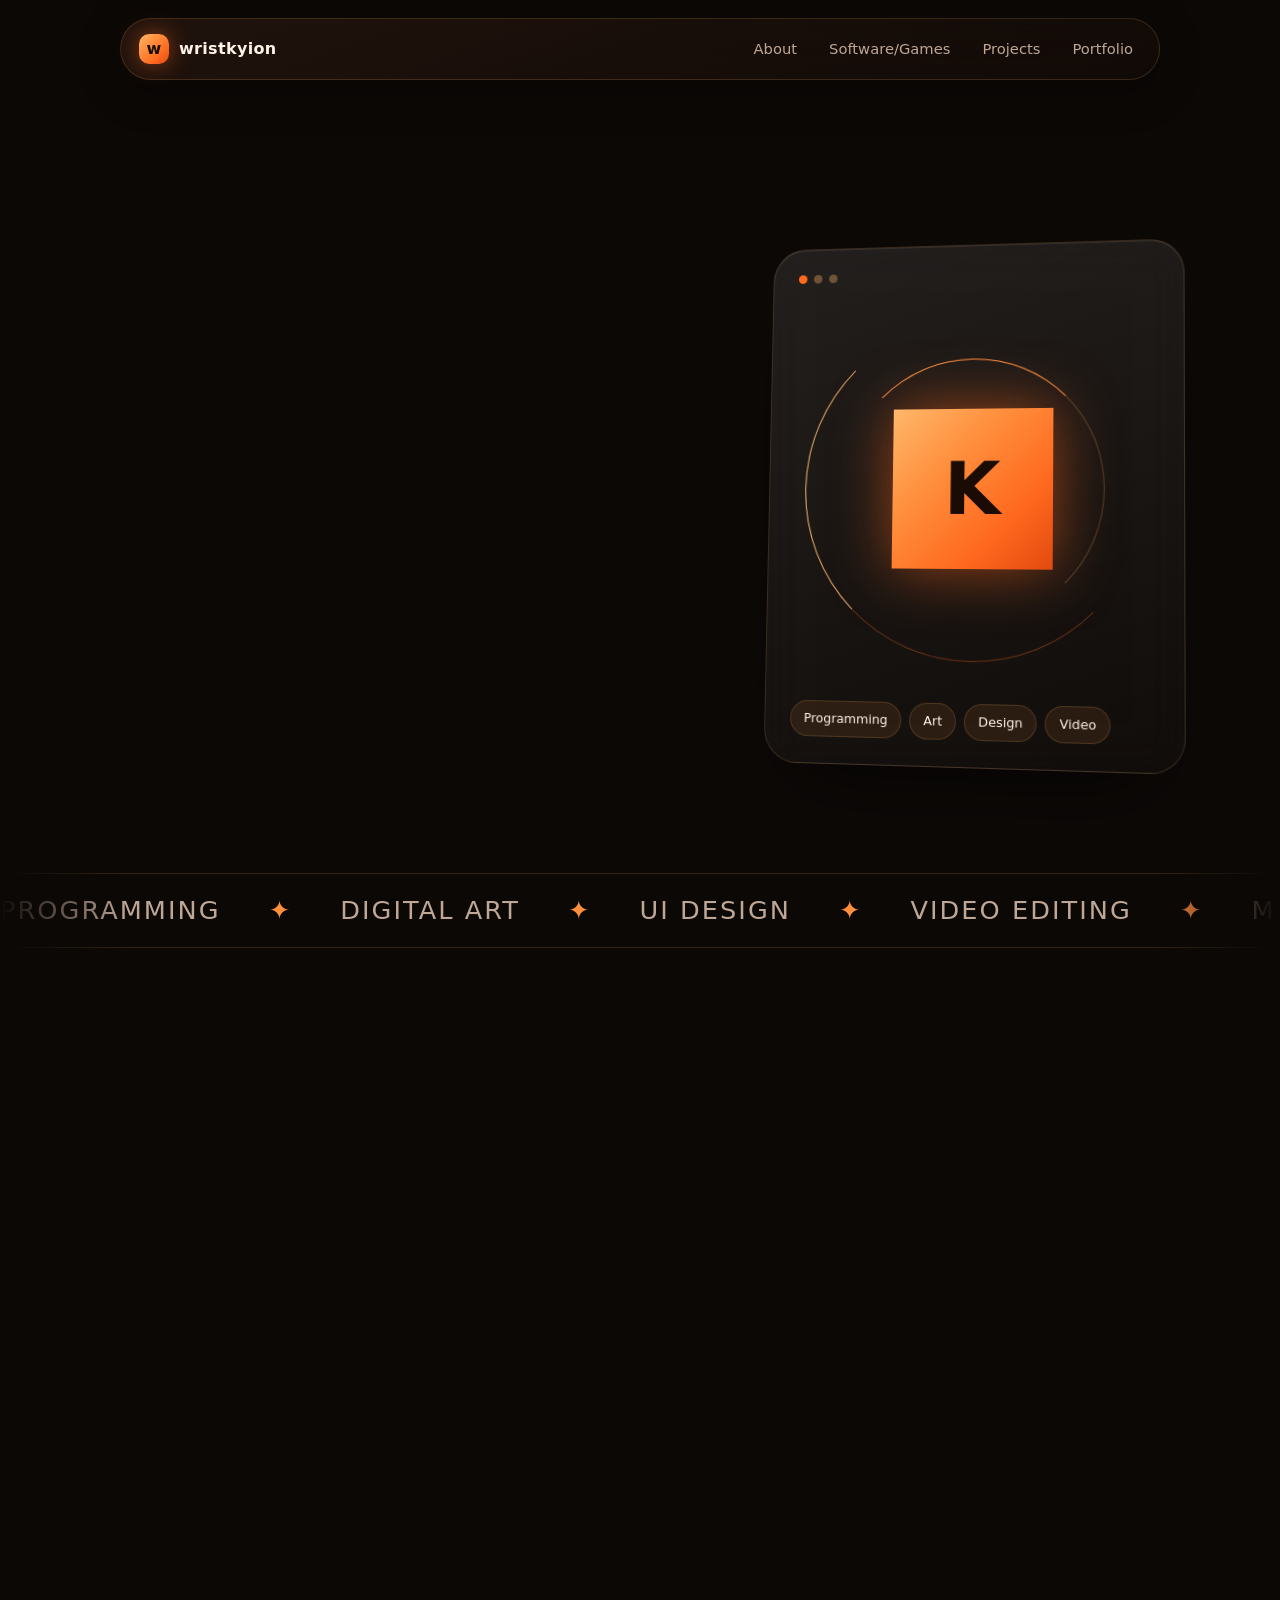
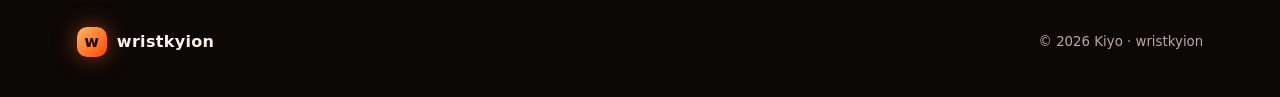
==== commit 1024cf8e: "Update script source paths to use 'assets/' prefix" ====
--- a/index.html
+++ b/index.html
@@ -153,7 +153,7 @@
     </div>
   </footer>
 
-  <script src="data.js"></script>
-  <script src="script.js"></script>
+  <script src="assets/data.js"></script>
+  <script src="assets/script.js"></script>
 </body>
 </html>
--- a/assets/style.css
+++ b/assets/style.css
@@ -1,363 +1,308 @@
+/* ==========================================================
+   wristkyion — styles
+   Palette and motion tokens live in :root. Change them here
+   to re-skin the whole site.
+   ========================================================== */
 
 :root {
-  color-scheme: dark;
-  --background: #0b0d12;
-  --surface: #121620;
-  --border: #262c39;
-  --text: #f1f5f9;
-  --muted: #9ba6b7;
-  --accent: #60a5fa;
-}
-
-* {
-  box-sizing: border-box;
-}
-
-html {
-  scroll-behavior: smooth;
-  scroll-padding-top: 90px;
-}
-
-body {
-  margin: 0;
-  background: var(--background);
-  color: var(--text);
-  font-family: system-ui, -apple-system, sans-serif;
-  line-height: 1.7;
-}
-
-a {
-  color: inherit;
-  text-decoration: none;
-}
-
-.navbar {
-  position: sticky;
-  top: 0;
-  z-index: 10;
-  display: flex;
-  justify-content: space-between;
-  align-items: center;
-  padding: 18px 8%;
-  background: #0b0d12eF;
-  border-bottom: 1px solid var(--border);
-  backdrop-filter: blur(12px);
-}
-
-.logo {
-  font-size: 1.2rem;
-  font-weight: 750;
-}
-
-.logo span,
-.hero h1 span {
-  color: var(--accent);
-}
-
-nav {
-  display: flex;
-  gap: 28px;
-  align-items: center;
-}
-
-nav a,
-footer a {
-  color: var(--muted);
-  transition: color 0.2s;
-}
-
-nav a:hover,
-footer a:hover {
-  color: var(--accent);
-}
-
-.menu-toggle {
-  display: none;
-  color: var(--text);
-  background: var(--surface);
-  border: 1px solid var(--border);
-  border-radius: 8px;
-  padding: 6px 10px;
-  font-size: 1.2rem;
-  cursor: pointer;
-}
-
-.hero {
-  min-height: 78vh;
-  padding: 110px 8% 90px;
-  display: flex;
-  flex-direction: column;
-  justify-content: center;
-  align-items: flex-start;
-}
-
-.eyebrow {
-  color: var(--accent);
-  font-size: 0.8rem;
-  font-weight: 700;
-  letter-spacing: 0.16em;
-}
-
-.hero h1 {
-  margin: 12px 0;
-  font-size: clamp(3.2rem, 8vw, 6.5rem);
-  line-height: 1.05;
-  letter-spacing: -0.06em;
-}
-
-.intro {
-  max-width: 540px;
-  color: var(--muted);
-  font-size: 1.05rem;
-}
-
-.hero-actions {
-  display: flex;
-  flex-wrap: wrap;
-  gap: 12px;
-  margin-top: 24px;
-}
-
-.button {
-  padding: 11px 18px;
-  border: 1px solid var(--border);
-  border-radius: 9px;
-  font-weight: 600;
-  transition: transform 0.2s, background 0.2s;
-}
-
-.button:hover {
-  transform: translateY(-2px);
-}
-
-.primary {
-  background: var(--accent);
-  border-color: var(--accent);
-  color: #08111f;
-}
-
-.secondary {
-  background: var(--surface);
-}
-
-.status {
-  display: flex;
-  align-items: center;
-  gap: 9px;
-  margin-top: 32px;
-  color: var(--muted);
-  font-size: 0.9rem;
-}
-
-.status-dot {
-  width: 8px;
-  height: 8px;
-  border-radius: 50%;
-  background: #4ade80;
-}
-
-.section {
-  padding: 75px 8%;
-  border-top: 1px solid var(--border);
-}
-
-.section-heading {
-  margin-bottom: 30px;
-}
-
-h2 {
-  font-size: clamp(2rem, 5vw, 3rem);
-  line-height: 1.2;
-  margin: 8px 0;
-  letter-spacing: -0.04em;
-}
-
-.project-card {
-  max-width: 700px;
-  padding: 28px;
-  background: var(--surface);
-  border: 1px solid var(--border);
-  border-radius: 16px;
-  transition: border-color 0.2s, transform 0.2s;
-}
-
-.project-card:hover {
-  border-color: var(--accent);
-  transform: translateY(-3px);
-}
-
-.project-top {
-  display: flex;
-  justify-content: space-between;
-  align-items: center;
-  gap: 12px;
-}
-
-.project-icon {
-  display: grid;
-  place-items: center;
-  width: 44px;
-  height: 44px;
-  border-radius: 12px;
-  background: #1e3a5f;
-  color: var(--accent);
-  font-size: 1.4rem;
-  font-weight: 800;
-}
-
-.project-status {
-  color: var(--muted);
-  font-size: 0.8rem;
-}
-
-.project-card h3 {
-  margin-bottom: 4px;
-  font-size: 1.5rem;
-}
-
-.project-card p,
-.about > p:last-of-type {
-  color: var(--muted);
-}
-
-.tags,
-.tech-stack {
-  display: flex;
-  flex-wrap: wrap;
-  gap: 8px;
-  margin: 20px 0;
-}
-
-.tags span,
-.tech-stack span {
-  padding: 5px 10px;
-  border: 1px solid var(--border);
-  border-radius: 7px;
-  color: var(--muted);
-  font-size: 0.85rem;
-}
-
-.project-link {
-  display: inline-block;
-  margin-top: 8px;
-  color: var(--accent);
-  font-weight: 650;
-}
-
-.about {
-  max-width: 100%;
-}
-
-.about > p:last-of-type {
-  max-width: 650px;
-}
-
-footer {
-  display: flex;
-  justify-content: space-between;
-  align-items: center;
-  gap: 16px;
-  padding: 25px 8%;
-  border-top: 1px solid var(--border);
-  color: var(--muted);
-  font-size: 0.9rem;
-}
-
-@media (max-width: 650px) {
-  .navbar {
-    padding: 15px 5%;
-    flex-wrap: wrap;
-  }
-
-  .menu-toggle {
-    display: block;
-  }
-
-  nav {
-    display: none;
-    flex-direction: column;
-    align-items: flex-start;
-    width: 100%;
-    gap: 14px;
-    padding: 18px 0 5px;
-  }
-
-  nav.open {
-    display: flex;
-  }
-
-  .hero {
-    min-height: 70vh;
-    padding: 85px 5%;
-  }
-
-  .hero h1 {
-    font-size: clamp(3rem, 13vw, 4.5rem);
-  }
-
-  .section {
-    padding: 55px 5%;
-  }
-
-  .project-card {
-    padding: 20px;
-  }
-
-  footer {
-    padding: 22px 5%;
-  }
-}
-
-@media (prefers-reduced-motion: reduce) {
-  *,
-  *::before,
-  *::after {
-    scroll-behavior: auto !important;
-    transition: none !important;
-  }
-}
-
-
-.contact {
-  width: min(100% - 32px, 600px);
-  margin: 64px auto;
-}
-
-.contact form {
-  display: flex;
-  flex-direction: column;
-  gap: 12px;
-}
-
-.contact input,
-.contact textarea {
-  width: 100%;
-  box-sizing: border-box;
-  padding: 12px 14px;
-  border: 1px solid #343945;
-  border-radius: 8px;
-  background: #151820;
-  color: #f5f5f5;
-  font: inherit;
-}
-
-.contact input:focus,
-.contact textarea:focus {
-  outline: 2px solid #5b8cff;
-  outline-offset: 1px;
-}
-
-.contact button {
-  padding: 12px 16px;
-  border: 0;
-  border-radius: 8px;
-  background: #4f7cff;
-  color: white;
-  font: inherit;
-  font-weight: 600;
-  cursor: pointer;
-}
-
-.contact button:hover {
-  background: #3c68e8;
-}
+  --bg: #0c0806;
+  --text: #fff3e8;
+  --muted: #bfa796;
+  --orange-500: #ff6a1f;
+  --orange-400: #ff8f3d;
+  --orange-300: #ffb76b;
+  --amber: #ffd9a6;
+  --grad: linear-gradient(135deg, #ffb76b 0%, #ff8f3d 35%, #ff6a1f 70%, #e24a0f 100%);
+  --grad-soft: linear-gradient(160deg, rgba(255,143,61,.22), rgba(255,106,31,.04));
+  --glass: linear-gradient(160deg, rgba(255,255,255,.09), rgba(255,255,255,.015));
+  --line: rgba(255,183,107,.16);
+  --radius: 26px;
+  --ease: cubic-bezier(.2,.7,.1,1);
+  --ease-out-expo: cubic-bezier(.16,1,.3,1);
+  --display: "Outfit", system-ui, -apple-system, "Segoe UI", sans-serif;
+  --body: "Inter", system-ui, -apple-system, "Segoe UI", sans-serif;
+}
+
+*{box-sizing:border-box;margin:0;padding:0}
+html{scroll-behavior:smooth;scroll-padding-top:110px;background:var(--bg)}
+body{background:var(--bg);color:var(--text);font-family:var(--body);line-height:1.6;overflow-x:hidden;-webkit-font-smoothing:antialiased}
+a{color:inherit;text-decoration:none}
+img{max-width:100%;display:block}
+button{font:inherit;color:inherit;background:none;border:0;cursor:pointer}
+::selection{background:var(--orange-500);color:#120a06}
+section[id]{scroll-margin-top:110px}
+
+/* ---------- Background (mograph layers) ---------- */
+.bg{position:fixed;inset:0;z-index:-1;pointer-events:none;overflow:hidden;
+  background:
+    radial-gradient(120% 80% at 80% -10%, #2a1408 0%, transparent 55%),
+    radial-gradient(90% 70% at -10% 110%, #22100a 0%, transparent 60%),
+    var(--bg);}
+.orb{position:absolute;border-radius:50%;filter:blur(90px);opacity:.55;will-change:transform;animation:drift 22s ease-in-out infinite alternate}
+.orb-1{width:46vw;height:46vw;background:radial-gradient(circle,#ff8f3d,transparent 70%);top:-12vw;left:-10vw}
+.orb-2{width:38vw;height:38vw;background:radial-gradient(circle,#ff6a1f,transparent 70%);top:35vh;right:-12vw;animation-duration:28s;animation-delay:-6s}
+.orb-3{width:30vw;height:30vw;background:radial-gradient(circle,#ffb76b,transparent 70%);bottom:-10vw;left:35vw;opacity:.3;animation-duration:32s;animation-delay:-12s}
+.grid-lines{position:absolute;inset:0;
+  background-image:linear-gradient(rgba(255,183,107,.05) 1px,transparent 1px),linear-gradient(90deg,rgba(255,183,107,.05) 1px,transparent 1px);
+  background-size:64px 64px;
+  -webkit-mask-image:radial-gradient(ellipse at 50% 30%,#000 20%,transparent 75%);
+  mask-image:radial-gradient(ellipse at 50% 30%,#000 20%,transparent 75%);}
+.cursor-glow{position:absolute;left:0;top:0;width:520px;height:520px;border-radius:50%;
+  background:radial-gradient(circle,rgba(255,143,61,.16),transparent 60%);will-change:transform}
+@keyframes drift{from{transform:translate3d(0,0,0) scale(1)}to{transform:translate3d(6vw,4vh,0) scale(1.12)}}
+
+/* ---------- Navigation ---------- */
+.nav-wrap{position:fixed;top:18px;left:0;right:0;display:flex;justify-content:center;z-index:50;padding:0 16px;pointer-events:none}
+.nav{position:relative;pointer-events:auto;width:min(1040px,100%);display:flex;align-items:center;justify-content:space-between;gap:20px;
+  padding:10px 12px 10px 18px;border-radius:999px;
+  background:linear-gradient(160deg,rgba(40,24,16,.72),rgba(20,12,8,.55));
+  border:1px solid var(--line);
+  backdrop-filter:blur(18px) saturate(140%);-webkit-backdrop-filter:blur(18px) saturate(140%);
+  box-shadow:0 10px 40px rgba(0,0,0,.35);
+  transition:padding .4s var(--ease),transform .6s var(--ease-out-expo)}
+.nav.scrolled{padding:8px 10px 8px 16px}
+.brand{display:flex;align-items:center;gap:10px;font-family:var(--display);font-weight:700;letter-spacing:.02em}
+.brand-mark{width:30px;height:30px;border-radius:10px;display:grid;place-items:center;background:var(--grad);color:#1a0c05;font-weight:900;box-shadow:0 0 22px rgba(255,106,31,.5)}
+.nav-links{display:flex;gap:4px}
+.nav-links a{display:block;padding:8px 14px;border-radius:999px;font-size:.92rem;color:var(--muted);transition:color .3s,background .3s,box-shadow .4s}
+.nav-links a:hover{color:var(--text);background:rgba(255,255,255,.05)}
+.nav-links a.active{color:#1a0c05;background:var(--grad);box-shadow:0 6px 20px rgba(255,106,31,.35)}
+.menu-btn{display:none;width:42px;height:42px;border-radius:50%;background:rgba(255,255,255,.06);position:relative}
+.menu-btn span{position:absolute;left:12px;right:12px;height:2px;background:var(--text);border-radius:2px;transition:transform .4s var(--ease-out-expo),opacity .3s}
+.menu-btn span:first-child{top:16px}
+.menu-btn span:last-child{top:24px}
+.menu-btn[aria-expanded="true"] span:first-child{transform:translateY(4px) rotate(45deg)}
+.menu-btn[aria-expanded="true"] span:last-child{transform:translateY(-4px) rotate(-45deg)}
+
+/* ---------- Buttons ---------- */
+.btn{position:relative;overflow:hidden;display:inline-flex;align-items:center;gap:10px;padding:14px 26px;border-radius:999px;font-weight:600;font-size:.95rem;
+  transition:transform .5s var(--ease-out-expo),box-shadow .4s,border-color .4s;will-change:transform}
+.btn::after{content:"";position:absolute;inset:0;background:linear-gradient(110deg,transparent 30%,rgba(255,255,255,.35) 50%,transparent 70%);transform:translateX(-120%);transition:transform .9s var(--ease-out-expo)}
+.btn:hover::after{transform:translateX(120%)}
+.btn-primary{background:var(--grad);color:#1a0c05;box-shadow:0 14px 40px -10px rgba(255,106,31,.6)}
+.btn-ghost{border:1px solid var(--line);background:rgba(255,255,255,.03)}
+.btn-ghost:hover{border-color:var(--orange-300)}
+.btn-sm{padding:9px 16px;font-size:.85rem}
+.btn-arrow{display:inline-block;transition:transform .5s var(--ease-out-expo)}
+.btn:hover .btn-arrow{transform:translateX(4px)}
+
+/* ---------- Reveal on scroll ---------- */
+.reveal{opacity:0;transform:translate3d(0,36px,0);filter:blur(8px);
+  transition:opacity 1s var(--ease),transform 1.1s var(--ease-out-expo),filter 1s var(--ease);
+  transition-delay:var(--d,0s)}
+.reveal.in{opacity:1;transform:none;filter:none}
+
+/* ---------- Hero ---------- */
+.hero{position:relative;min-height:100vh;display:grid;grid-template-columns:1.15fr .85fr;align-items:center;gap:40px;
+  padding:150px 6vw 130px;max-width:1400px;margin:0 auto}
+.eyebrow{display:inline-flex;align-items:center;gap:10px;padding:7px 14px;border-radius:999px;border:1px solid var(--line);
+  background:rgba(255,255,255,.03);color:var(--amber);font-size:.82rem;letter-spacing:.04em;margin-bottom:26px}
+.eyebrow::before{content:"";width:7px;height:7px;border-radius:50%;background:var(--orange-400);animation:pulse 2s infinite}
+@keyframes pulse{0%{box-shadow:0 0 0 0 rgba(255,143,61,.7)}70%{box-shadow:0 0 0 10px rgba(255,143,61,0)}100%{box-shadow:0 0 0 0 rgba(255,143,61,0)}}
+
+.display{font-family:var(--display);font-weight:900;font-size:clamp(3.4rem,9.5vw,8.6rem);line-height:.9;letter-spacing:-.04em}
+.display .line{display:block;overflow:hidden;padding-bottom:.06em}
+.display .line > span{display:inline-block;transform:translateY(110%);transition:transform 1.2s var(--ease-out-expo)}
+.hero.loaded .display .line > span{transform:none}
+.hero.loaded .display .line:nth-child(2) > span{transition-delay:.1s}
+.hero.loaded .display .line:nth-child(3) > span{transition-delay:.2s}
+.hero.loaded .display .line:nth-child(4) > span{transition-delay:.3s}
+
+.grad-text{background:var(--grad);background-size:200% auto;-webkit-background-clip:text;background-clip:text;color:transparent;animation:shine 6s linear infinite}
+@keyframes shine{to{background-position:200% center}}
+
+.lead{max-width:460px;margin-top:28px;font-size:1.1rem;color:var(--muted)}
+.cta{display:flex;gap:14px;flex-wrap:wrap;margin-top:36px}
+
+.hero-visual{position:relative;display:grid;place-items:center;will-change:transform}
+.glass-card{position:relative;width:min(420px,100%);aspect-ratio:4/5;border-radius:34px;padding:26px;
+  display:flex;flex-direction:column;background:var(--glass);border:1px solid var(--line);
+  backdrop-filter:blur(22px);-webkit-backdrop-filter:blur(22px);
+  box-shadow:0 40px 80px -30px rgba(0,0,0,.7),inset 0 1px 0 rgba(255,255,255,.08);
+  transform:perspective(1200px) rotateY(var(--ry,-8deg)) rotateX(var(--rx,4deg));
+  transition:transform .6s var(--ease-out-expo)}
+.card-top{display:flex;gap:7px}
+.card-top .dot{width:9px;height:9px;border-radius:50%;background:rgba(255,183,107,.35)}
+.card-top .dot:first-child{background:var(--orange-500)}
+.ring-stage{position:relative;flex:1;display:grid;place-items:center;margin:10px 0}
+.ring{position:absolute;border-radius:50%;border:1.5px solid transparent}
+.ring.r1{width:72%;aspect-ratio:1;border-top-color:var(--orange-400);border-right-color:rgba(255,183,107,.25);animation:spin 9s linear infinite}
+.ring.r2{width:94%;aspect-ratio:1;border-left-color:var(--orange-300);border-bottom-color:rgba(255,106,31,.35);animation:spin 14s linear infinite reverse}
+.core{width:44%;aspect-ratio:1;display:grid;place-items:center;background:var(--grad);color:#1a0c05;
+  font-family:var(--display);font-weight:900;font-size:clamp(3rem,7vw,4.6rem);
+  box-shadow:0 0 60px rgba(255,106,31,.55);animation:morph 8s ease-in-out infinite}
+@keyframes morph{0%,100%{border-radius:34% 66% 58% 42%/42% 36% 64% 58%}50%{border-radius:60% 40% 35% 65%/55% 60% 40% 45%}}
+@keyframes spin{to{transform:rotate(360deg)}}
+.chips{display:flex;flex-wrap:wrap;gap:8px}
+.chips span{padding:7px 13px;border-radius:999px;font-size:.8rem;background:rgba(255,143,61,.1);border:1px solid var(--line);animation:bob 5s ease-in-out infinite}
+.chips span:nth-child(2n){animation-delay:-2s}
+.chips span:nth-child(3n){animation-delay:-3.5s}
+@keyframes bob{50%{transform:translateY(-5px)}}
+
+.marquee{position:absolute;left:0;right:0;bottom:36px;overflow:hidden;border-block:1px solid var(--line);padding:16px 0;
+  -webkit-mask-image:linear-gradient(90deg,transparent,#000 10%,#000 90%,transparent);
+  mask-image:linear-gradient(90deg,transparent,#000 10%,#000 90%,transparent)}
+.marquee-track{display:flex;width:max-content;animation:marquee 30s linear infinite;
+  font-family:var(--display);font-size:clamp(1.1rem,2.2vw,1.6rem);font-weight:500;color:var(--muted);text-transform:uppercase;letter-spacing:.08em}
+.marquee-track span{display:flex;align-items:center;white-space:nowrap;padding-right:48px}
+.marquee-track span::after{content:"✦";color:var(--orange-400);margin-left:48px}
+@keyframes marquee{to{transform:translateX(-50%)}}
+
+/* ---------- Sections ---------- */
+.section{position:relative;padding:140px 6vw;max-width:1400px;margin:0 auto}
+.section-head{display:flex;align-items:flex-end;gap:22px;margin-bottom:64px;flex-wrap:wrap}
+.num{font-family:var(--display);font-weight:900;font-size:clamp(3rem,6vw,5rem);line-height:.8;color:transparent;-webkit-text-stroke:1px rgba(255,183,107,.5)}
+.section-head h2{font-family:var(--display);font-weight:800;font-size:clamp(2.4rem,5vw,4.4rem);letter-spacing:-.03em;line-height:1}
+.section-head p{color:var(--muted);max-width:360px;margin-left:auto}
+
+/* ---------- About ---------- */
+.about-grid{display:grid;grid-template-columns:1.25fr .9fr;gap:28px;align-items:start}
+.about-text p{font-size:1.1rem;color:var(--muted);margin-bottom:22px;max-width:640px}
+.about-text p:first-child{font-family:var(--display);font-size:clamp(1.4rem,2.4vw,1.9rem);font-weight:500;line-height:1.35;color:var(--text)}
+.skill-grid{display:grid;grid-template-columns:repeat(2,1fr);gap:14px;margin-top:40px}
+.skill{position:relative;padding:22px;border-radius:20px;background:var(--glass);border:1px solid var(--line);
+  transition:transform .6s var(--ease-out-expo),border-color .4s,box-shadow .6s}
+.skill:hover{transform:translateY(-6px);border-color:var(--orange-400);box-shadow:0 20px 40px -20px rgba(255,106,31,.4)}
+.skill-idx{font-family:var(--display);font-weight:700;color:var(--orange-400);font-size:.85rem}
+.skill h3{font-family:var(--display);font-size:1.2rem;margin-top:8px}
+.skill p{font-size:.88rem;color:var(--muted);margin-top:4px}
+
+.profile-card{position:relative;padding:34px;border-radius:var(--radius);background:var(--glass);border:1px solid var(--line);overflow:hidden}
+.profile-card::before{content:"";position:absolute;width:260px;height:260px;right:-120px;top:-120px;border-radius:50%;
+  background:radial-gradient(circle,rgba(255,143,61,.45),transparent 65%);filter:blur(20px)}
+.avatar{position:relative;width:84px;height:84px;border-radius:28px;display:grid;place-items:center;margin-bottom:22px;
+  background:var(--grad);color:#1a0c05;font-family:var(--display);font-weight:900;font-size:2.2rem;
+  box-shadow:0 18px 40px -12px rgba(255,106,31,.6)}
+.profile-card h3{position:relative;font-family:var(--display);font-size:2rem;font-weight:800}
+.profile-card .handle{position:relative;color:var(--orange-300);font-size:.95rem;margin:4px 0 24px}
+.social-grid{position:relative;display:grid;grid-template-columns:1fr 1fr;gap:10px}
+.social{display:flex;align-items:center;justify-content:space-between;padding:12px 14px;border-radius:14px;font-size:.9rem;
+  background:rgba(255,255,255,.04);border:1px solid rgba(255,255,255,.06);
+  transition:background .4s,transform .5s var(--ease-out-expo),border-color .4s}
+.social:hover{background:var(--grad-soft);border-color:var(--orange-400);transform:translateX(4px)}
+.social span{color:var(--orange-300)}
+
+/* ---------- Tabs (sliding pill) ---------- */
+.toolbar{display:flex;justify-content:space-between;align-items:center;gap:20px;flex-wrap:wrap;margin-bottom:36px}
+.tabs{position:relative;display:inline-flex;padding:5px;border-radius:999px;background:rgba(255,255,255,.04);border:1px solid var(--line)}
+.tab-pill{position:absolute;top:5px;bottom:5px;left:0;width:0;border-radius:999px;background:var(--grad);
+  box-shadow:0 8px 22px -6px rgba(255,106,31,.6);transition:left .6s var(--ease-out-expo),width .6s var(--ease-out-expo)}
+.tab{position:relative;z-index:1;padding:9px 20px;border-radius:999px;font-size:.9rem;color:var(--muted);transition:color .4s}
+.tab:hover{color:var(--text)}
+.tab.active{color:#1a0c05}
+
+/* ---------- Store ---------- */
+.store-grid{display:grid;grid-template-columns:repeat(auto-fill,minmax(280px,1fr));gap:22px}
+.store-card{position:relative;display:flex;flex-direction:column;overflow:hidden;border-radius:24px;background:var(--glass);border:1px solid var(--line);
+  transition:transform .7s var(--ease-out-expo),border-color .4s,box-shadow .6s;
+  animation:pop .9s var(--ease-out-expo) backwards;animation-delay:var(--d,0ms)}
+.store-card:hover{transform:translateY(-8px);border-color:rgba(255,143,61,.5);box-shadow:0 30px 60px -25px rgba(255,106,31,.35)}
+.store-card.featured{grid-column:span 2}
+.store-thumb{position:relative;height:180px;background:var(--thumb);overflow:hidden;transition:transform 1.2s var(--ease-out-expo)}
+.store-thumb::after{content:"";position:absolute;inset:0;
+  background:radial-gradient(circle at 30% 20%,rgba(255,255,255,.35),transparent 40%),repeating-linear-gradient(135deg,rgba(255,255,255,.07) 0 2px,transparent 2px 14px);
+  mix-blend-mode:overlay}
+.store-card:hover .store-thumb{transform:scale(1.06)}
+.store-card.featured .store-thumb{height:260px}
+.thumb-label{position:absolute;left:16px;top:16px;z-index:1;font-family:var(--display);font-weight:700;font-size:.7rem;letter-spacing:.14em;text-transform:uppercase;
+  padding:5px 10px;border-radius:999px;background:rgba(0,0,0,.35);backdrop-filter:blur(6px)}
+.store-body{flex:1;display:flex;flex-direction:column;gap:10px;padding:22px}
+.store-meta{display:flex;justify-content:space-between;align-items:center;font-size:.8rem}
+.pill{padding:4px 10px;border-radius:999px;background:rgba(255,143,61,.14);color:var(--amber);font-size:.75rem}
+.rating{color:var(--orange-300)}
+.store-body h3{font-family:var(--display);font-size:1.35rem;font-weight:700}
+.store-body p{flex:1;font-size:.9rem;color:var(--muted)}
+.store-foot{display:flex;justify-content:space-between;align-items:center;margin-top:8px}
+.price{font-family:var(--display);font-weight:700;font-size:1.2rem}
+
+/* ---------- Projects ---------- */
+.project-list{display:flex;flex-direction:column;border-top:1px solid var(--line)}
+.project{position:relative;display:grid;grid-template-columns:70px 1.4fr 1fr 180px;gap:28px;align-items:center;padding:30px 12px;border-bottom:1px solid var(--line);
+  transition:opacity 1s var(--ease),transform 1.1s var(--ease-out-expo),filter 1s var(--ease),padding .6s var(--ease-out-expo)}
+.project::before{content:"";position:absolute;inset:0;background:linear-gradient(90deg,rgba(255,143,61,.10),transparent 70%);opacity:0;transition:opacity .6s}
+.project:hover{padding-left:26px}
+.project:hover::before{opacity:1}
+.project-year{font-family:var(--display);font-size:.95rem;font-weight:600;color:var(--orange-300)}
+.project h3{font-family:var(--display);font-size:clamp(1.5rem,2.6vw,2.1rem);font-weight:700;letter-spacing:-.01em}
+.project p{margin-top:6px;max-width:520px;font-size:.92rem;color:var(--muted)}
+.status{justify-self:start;padding:6px 12px;border-radius:999px;font-size:.72rem;letter-spacing:.08em;text-transform:uppercase;border:1px solid var(--line);color:var(--muted)}
+.status.live{color:#1a0c05;background:var(--grad);border-color:transparent}
+.status.wip{color:var(--amber)}
+.progress-wrap{display:flex;flex-direction:column;gap:8px}
+.progress-wrap small{font-size:.8rem;color:var(--muted)}
+.progress{height:6px;border-radius:6px;background:rgba(255,255,255,.07);overflow:hidden}
+.progress i{display:block;height:100%;width:0;border-radius:inherit;background:var(--grad);transition:width 1.6s var(--ease-out-expo) .25s}
+.project.in .progress i{width:var(--p)}
+
+/* ---------- Portfolio ---------- */
+.pf-grid{display:grid;grid-template-columns:repeat(4,1fr);grid-auto-rows:200px;grid-auto-flow:dense;gap:18px}
+.pf-item{position:relative;overflow:hidden;isolation:isolate;border-radius:22px;background:var(--thumb);cursor:pointer;
+  transition:transform .7s var(--ease-out-expo),box-shadow .6s;
+  animation:pop .9s var(--ease-out-expo) backwards;animation-delay:var(--d,0ms)}
+.pf-item:hover{transform:scale(.985);box-shadow:0 30px 50px -25px rgba(255,106,31,.45)}
+.pf-item.tall{grid-row:span 2}
+.pf-item.wide{grid-column:span 2}
+.pf-shade{position:absolute;inset:0;z-index:0;background:linear-gradient(to top,rgba(8,4,2,.88),transparent 60%);opacity:0;transition:opacity .6s}
+.pf-info{position:absolute;left:0;right:0;bottom:0;z-index:1;padding:20px;opacity:0;transform:translateY(20px);transition:transform .7s var(--ease-out-expo),opacity .5s}
+.pf-info small{font-size:.7rem;letter-spacing:.14em;text-transform:uppercase;color:var(--amber)}
+.pf-info h3{font-family:var(--display);font-size:1.25rem;margin-top:4px}
+.pf-info p{font-size:.85rem;color:rgba(255,243,232,.8)}
+.pf-item:hover .pf-shade{opacity:1}
+.pf-item:hover .pf-info{opacity:1;transform:none}
+
+/* ---------- Pop-in (store + portfolio render) ---------- */
+@keyframes pop{from{opacity:0;transform:translateY(30px) scale(.94);filter:blur(6px)}to{opacity:1;transform:none;filter:none}}
+
+/* ---------- Footer ---------- */
+.footer{margin-top:60px;padding:60px 6vw 40px;border-top:1px solid var(--line)}
+.footer-inner{max-width:1400px;margin:0 auto;display:flex;justify-content:space-between;align-items:center;gap:30px;flex-wrap:wrap}
+.footer-links{display:flex;gap:18px;flex-wrap:wrap}
+.footer-links a{font-size:.92rem;color:var(--muted);transition:color .3s}
+.footer-links a:hover{color:var(--orange-300)}
+.footer small{color:var(--muted)}
+
+/* ---------- "Still in dev" pages ---------- */
+.dev-page{min-height:100vh;display:grid;place-items:center;padding:40px;text-align:center}
+.dev-card{max-width:560px;display:flex;flex-direction:column;align-items:center;gap:28px}
+.dev-title{font-family:var(--display);font-weight:900;font-size:clamp(3rem,9vw,6rem);letter-spacing:-.04em;line-height:1;
+  background:var(--grad);background-size:200% auto;-webkit-background-clip:text;background-clip:text;color:transparent;animation:shine 6s linear infinite}
+.dev-bar{width:200px;height:4px;border-radius:4px;background:rgba(255,255,255,.08);overflow:hidden;position:relative}
+.dev-bar::after{content:"";position:absolute;inset:0;width:40%;border-radius:4px;background:var(--grad);animation:slide 1.6s var(--ease) infinite}
+@keyframes slide{from{transform:translateX(-100%)}to{transform:translateX(260%)}}
+
+/* ---------- Responsive ---------- */
+@media (max-width:980px){
+  .hero{grid-template-columns:1fr;padding-top:130px;padding-bottom:170px}
+  .glass-card{aspect-ratio:auto;height:360px}
+  .about-grid{grid-template-columns:1fr}
+  .pf-grid{grid-template-columns:repeat(2,1fr)}
+  .project{grid-template-columns:70px 1fr;gap:14px}
+  .project .status,.project .progress-wrap{grid-column:2}
+  .marquee{bottom:20px}
+}
+@media (max-width:820px){
+  .menu-btn{display:block}
+  .nav-links{display:none;position:absolute;top:calc(100% + 12px);left:0;right:0;flex-direction:column;padding:10px;border-radius:24px;
+    background:rgba(20,12,8,.96);border:1px solid var(--line);backdrop-filter:blur(18px)}
+  .nav-links.open{display:flex}
+  .nav-links a{padding:14px 18px}
+  .section{padding:110px 6vw}
+}
+@media (max-width:700px){
+  .store-card.featured{grid-column:auto}
+}
+@media (max-width:560px){
+  .store-grid{grid-template-columns:1fr}
+  .pf-grid{grid-template-columns:1fr;grid-auto-rows:240px}
+  .pf-item.wide{grid-column:auto}
+  .skill-grid,.social-grid{grid-template-columns:1fr}
+  .project{grid-template-columns:1fr}
+  .project .status,.project .progress-wrap{grid-column:auto}
+}
+
+/* ---------- Reduced motion ---------- */
+@media (prefers-reduced-motion:reduce){
+  *,*::before,*::after{animation-duration:.01ms!important;animation-iteration-count:1!important;transition-duration:.01ms!important;scroll-behavior:auto!important}
+  .reveal{opacity:1;transform:none;filter:none}
+  .display .line > span{transform:none}
+}
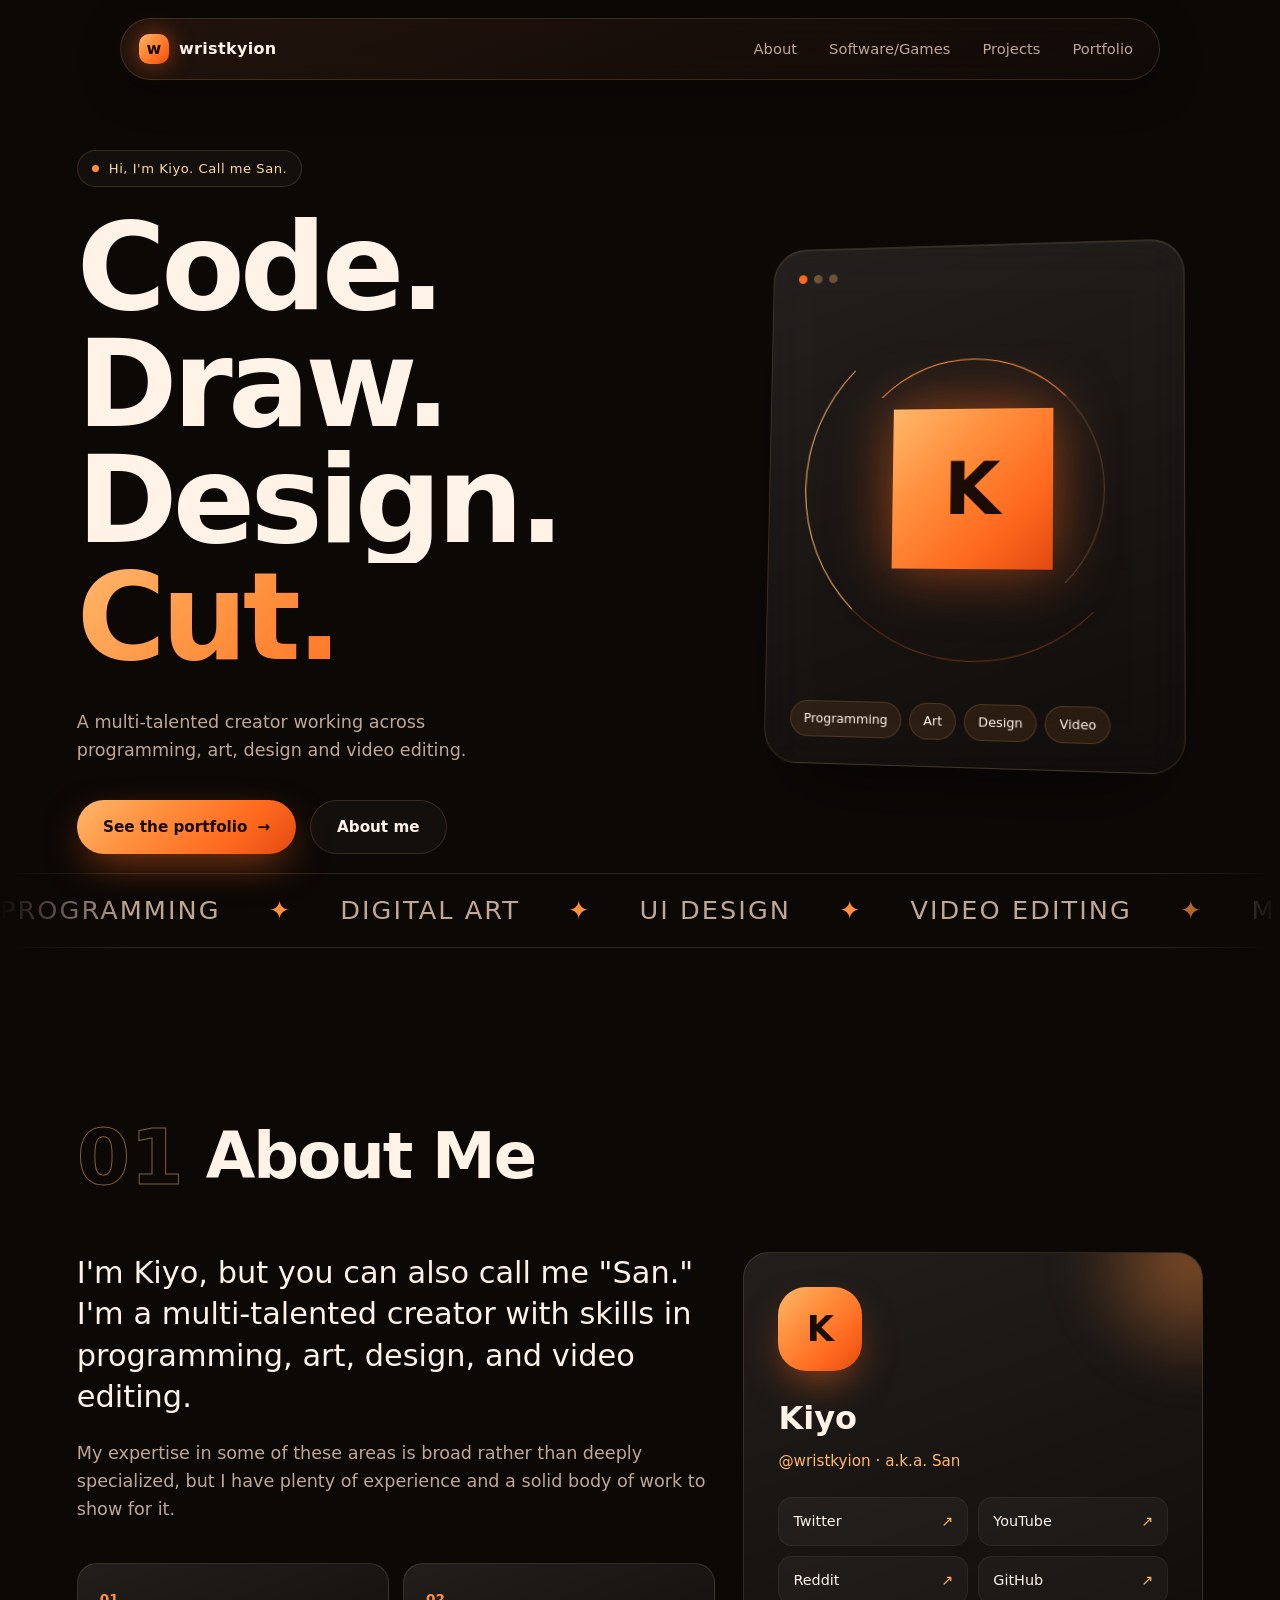
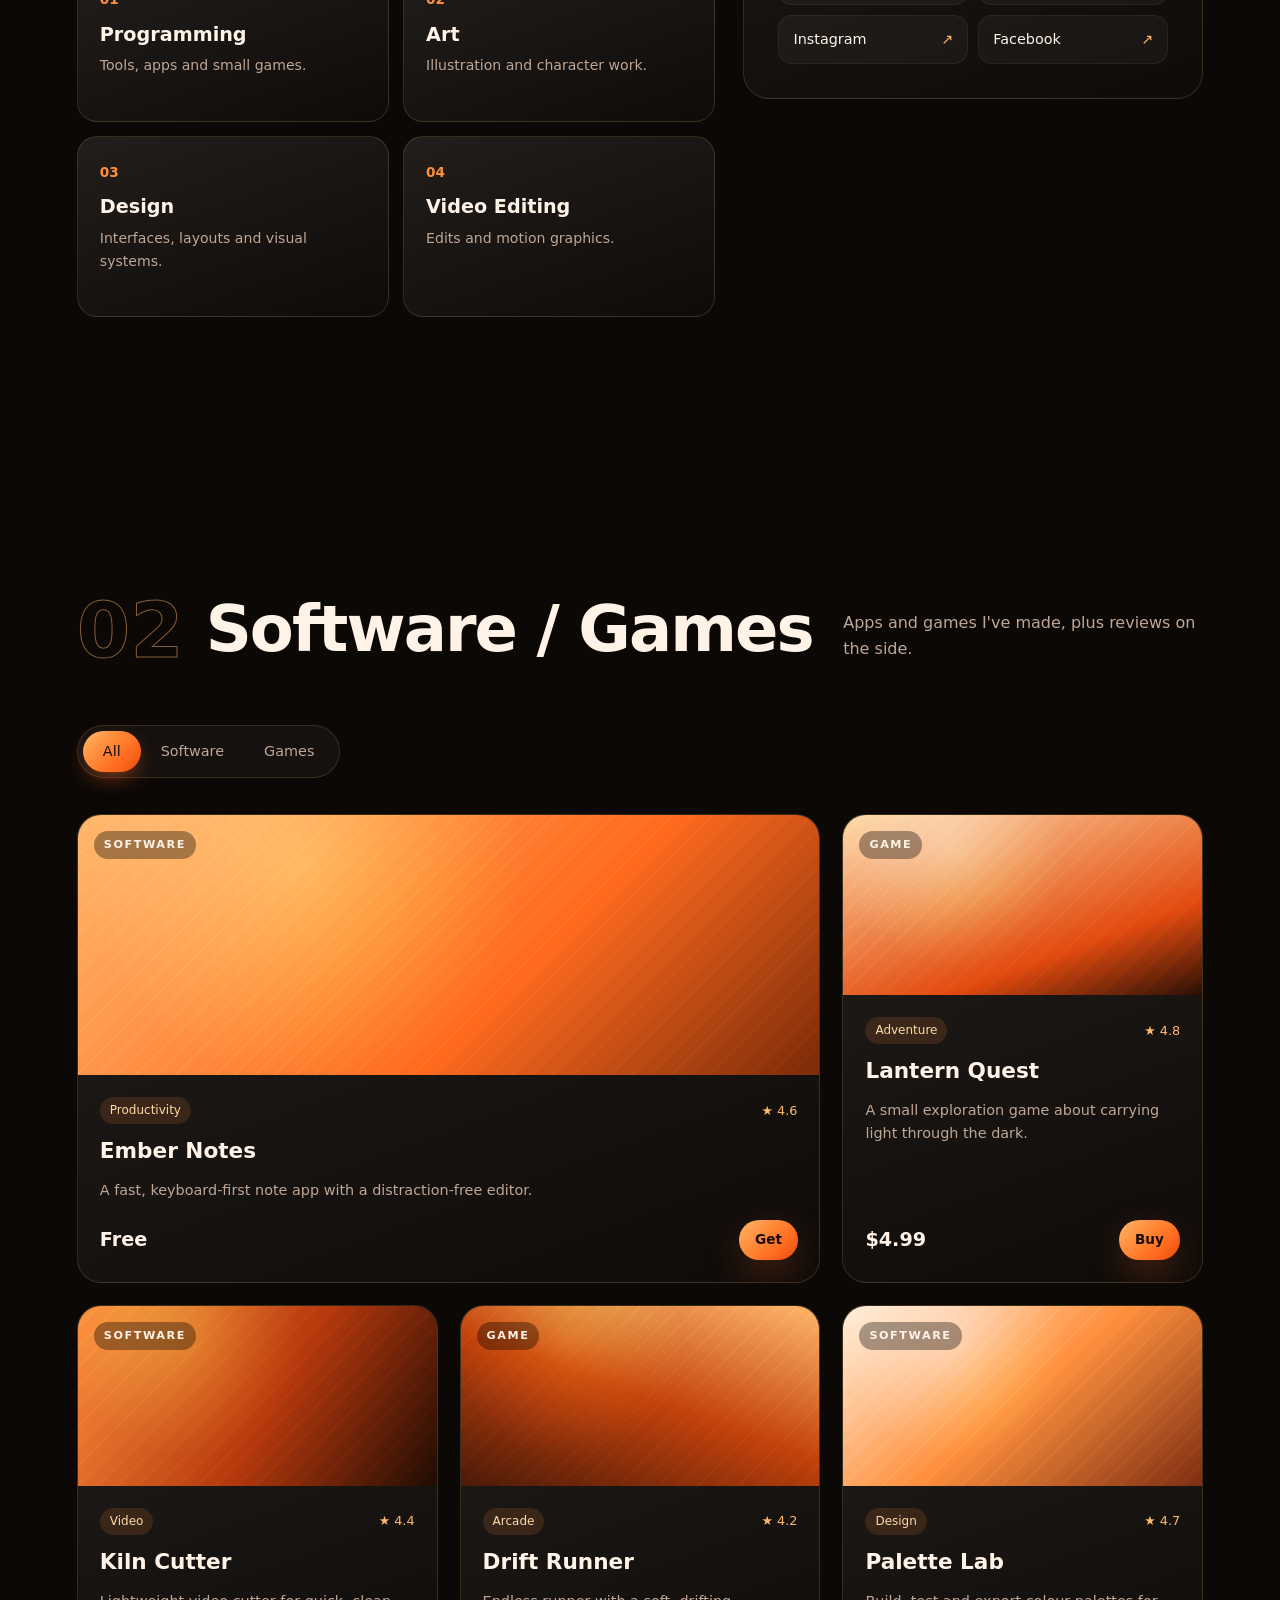
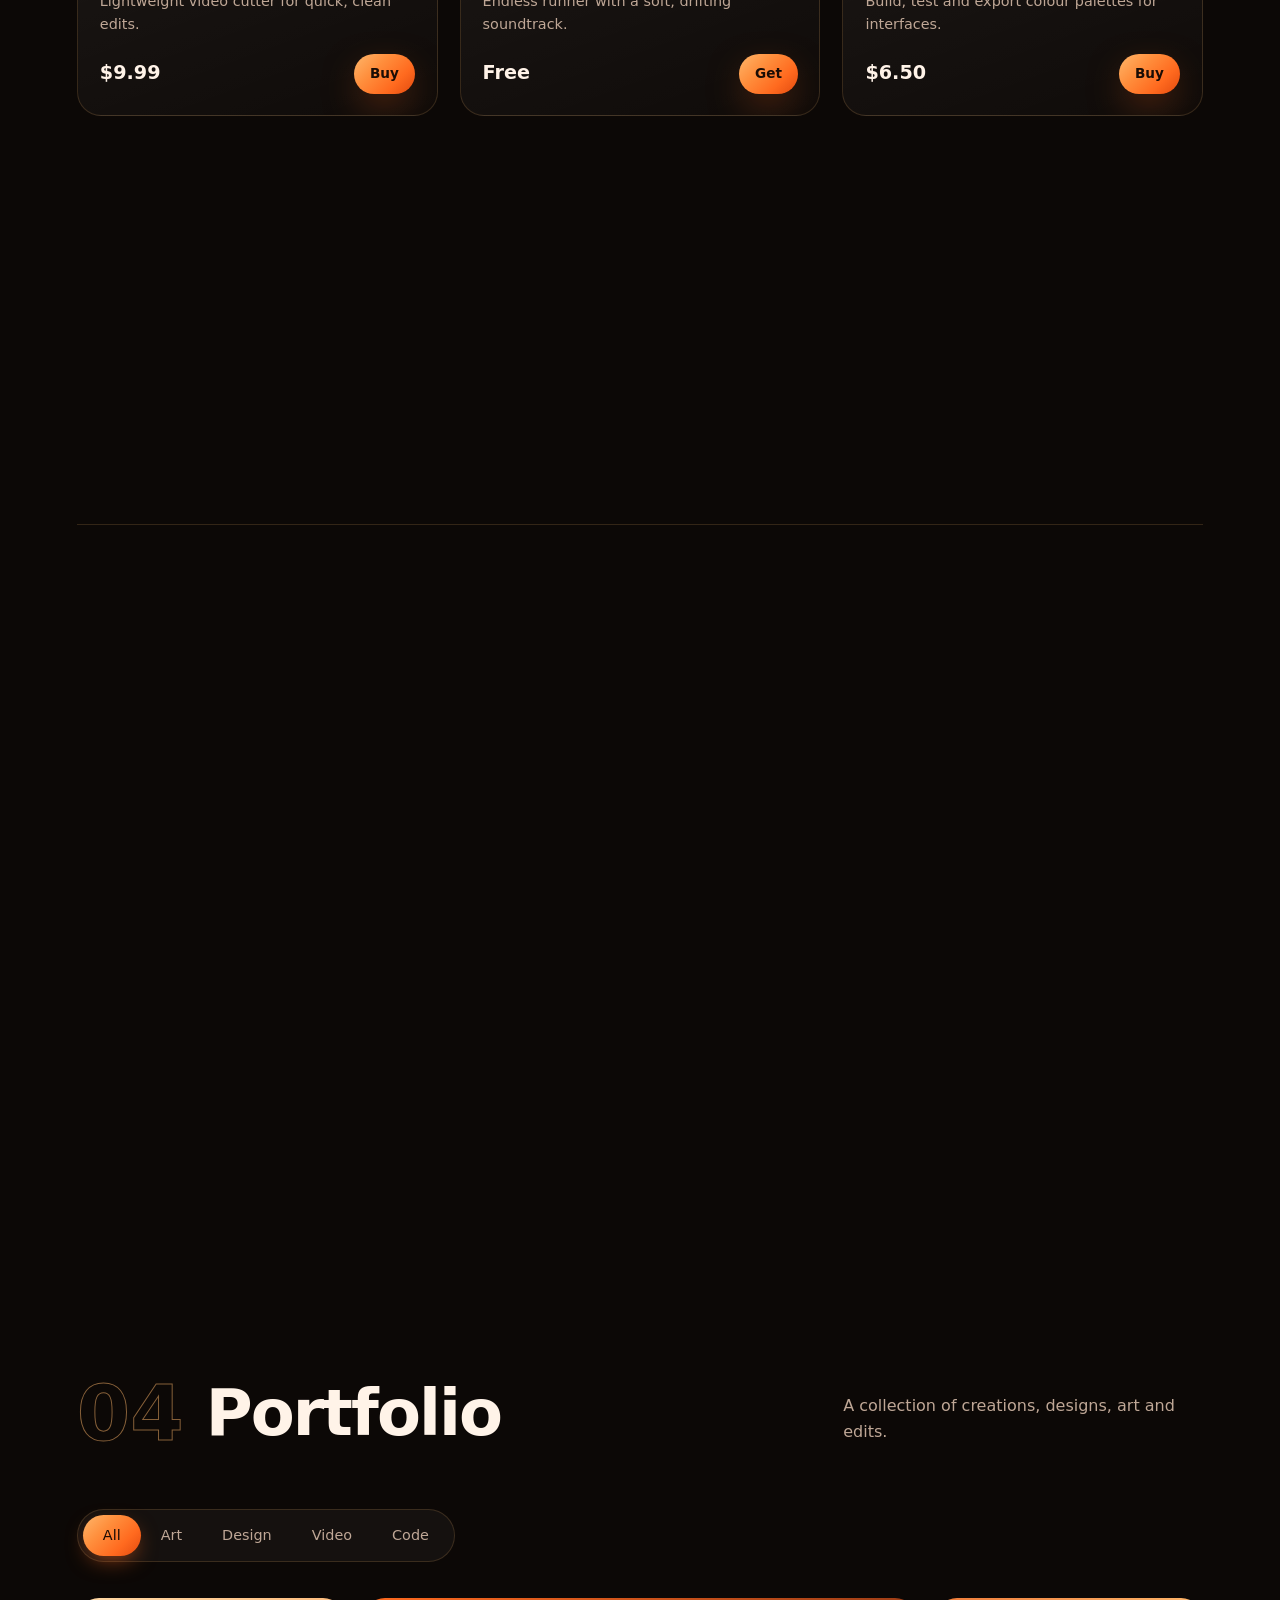
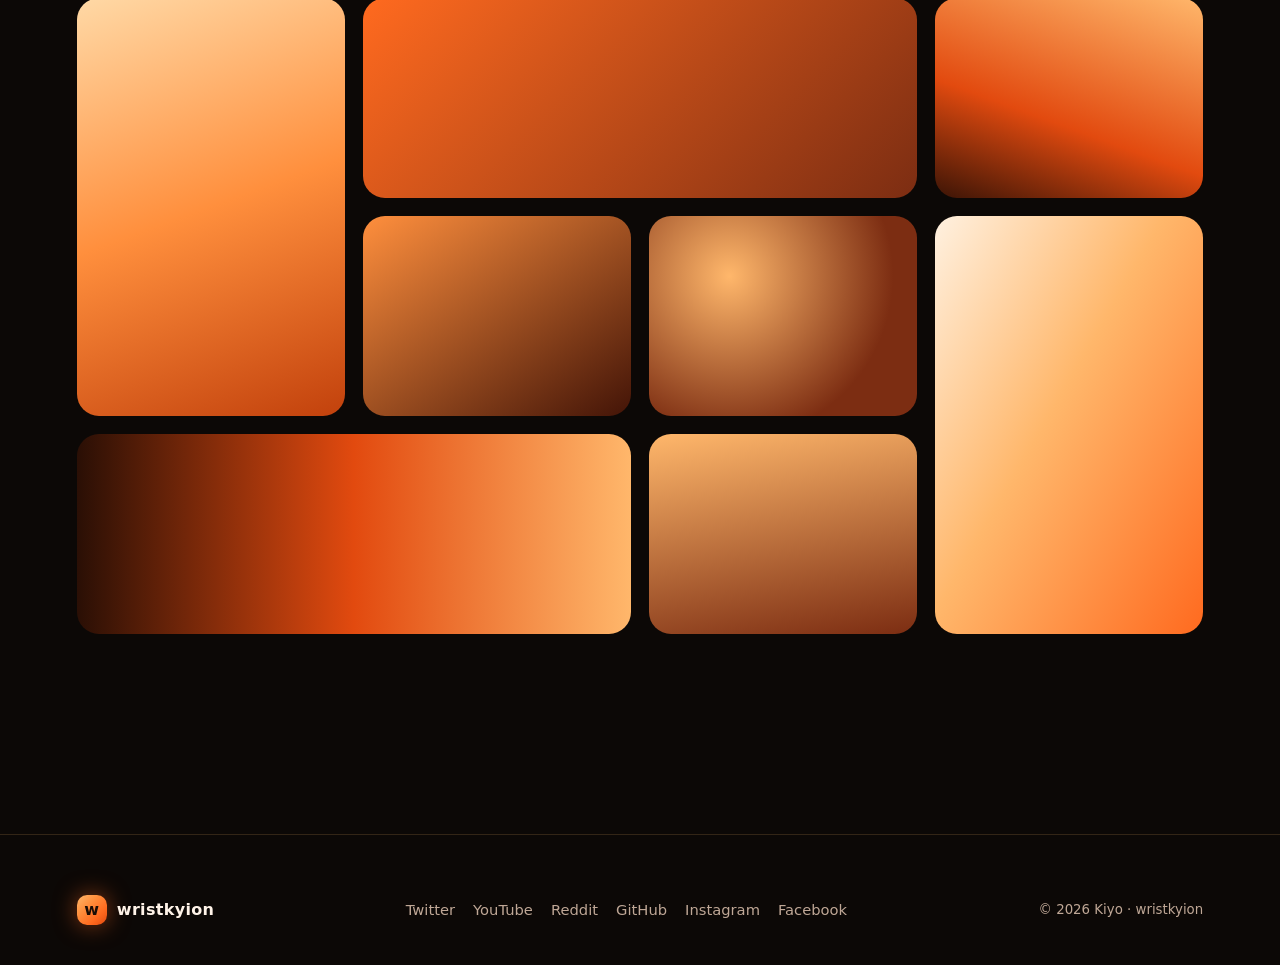
==== commit 50fa0600: "Update index.html" ====
--- a/index.html
+++ b/index.html
@@ -8,7 +8,7 @@
   <link rel="preconnect" href="https://fonts.googleapis.com" />
   <link rel="preconnect" href="https://fonts.gstatic.com" crossorigin />
   <link href="https://fonts.googleapis.com/css2?family=Outfit:wght@300;500;700;900&family=Inter:wght@400;500;600&display=swap" rel="stylesheet" />
-  <link rel="stylesheet" href="assets/style.css" />
+  <link rel="stylesheet" href="./assets/style.css">
 </head>
 <body>
 
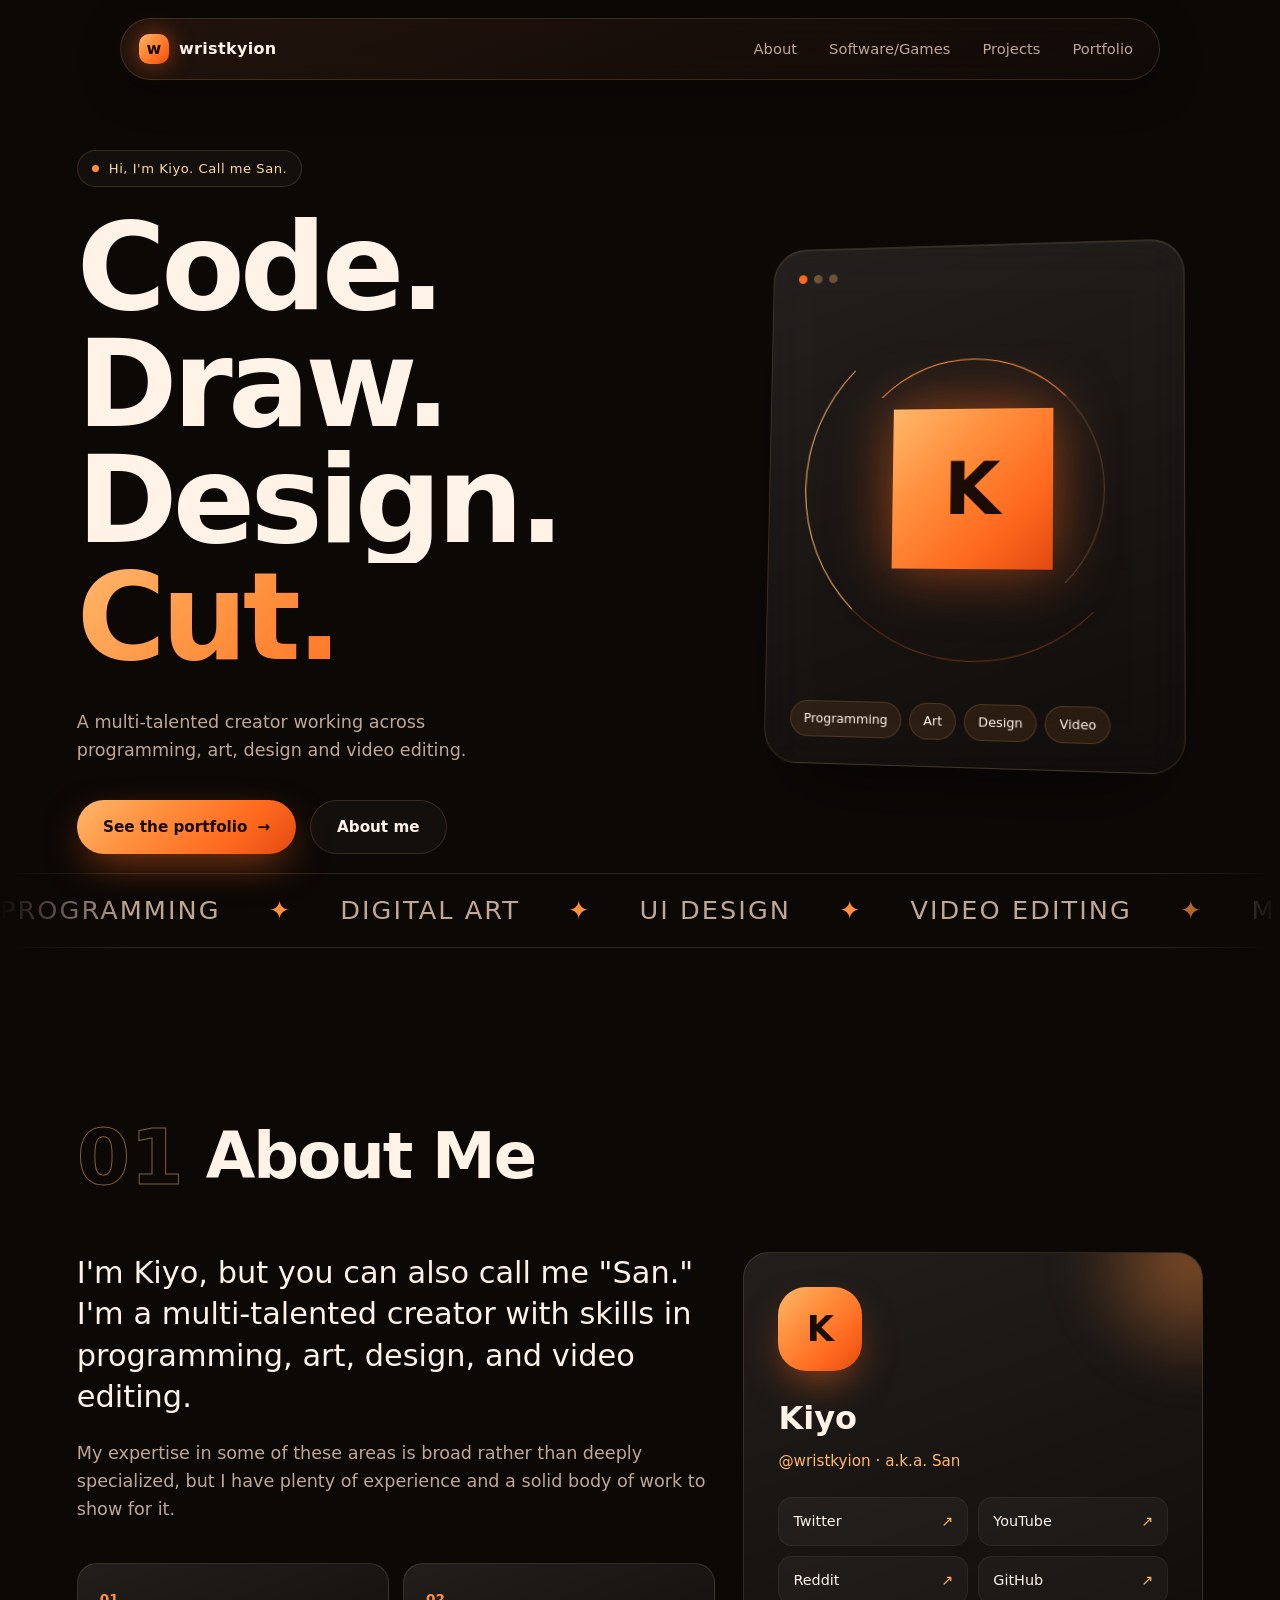
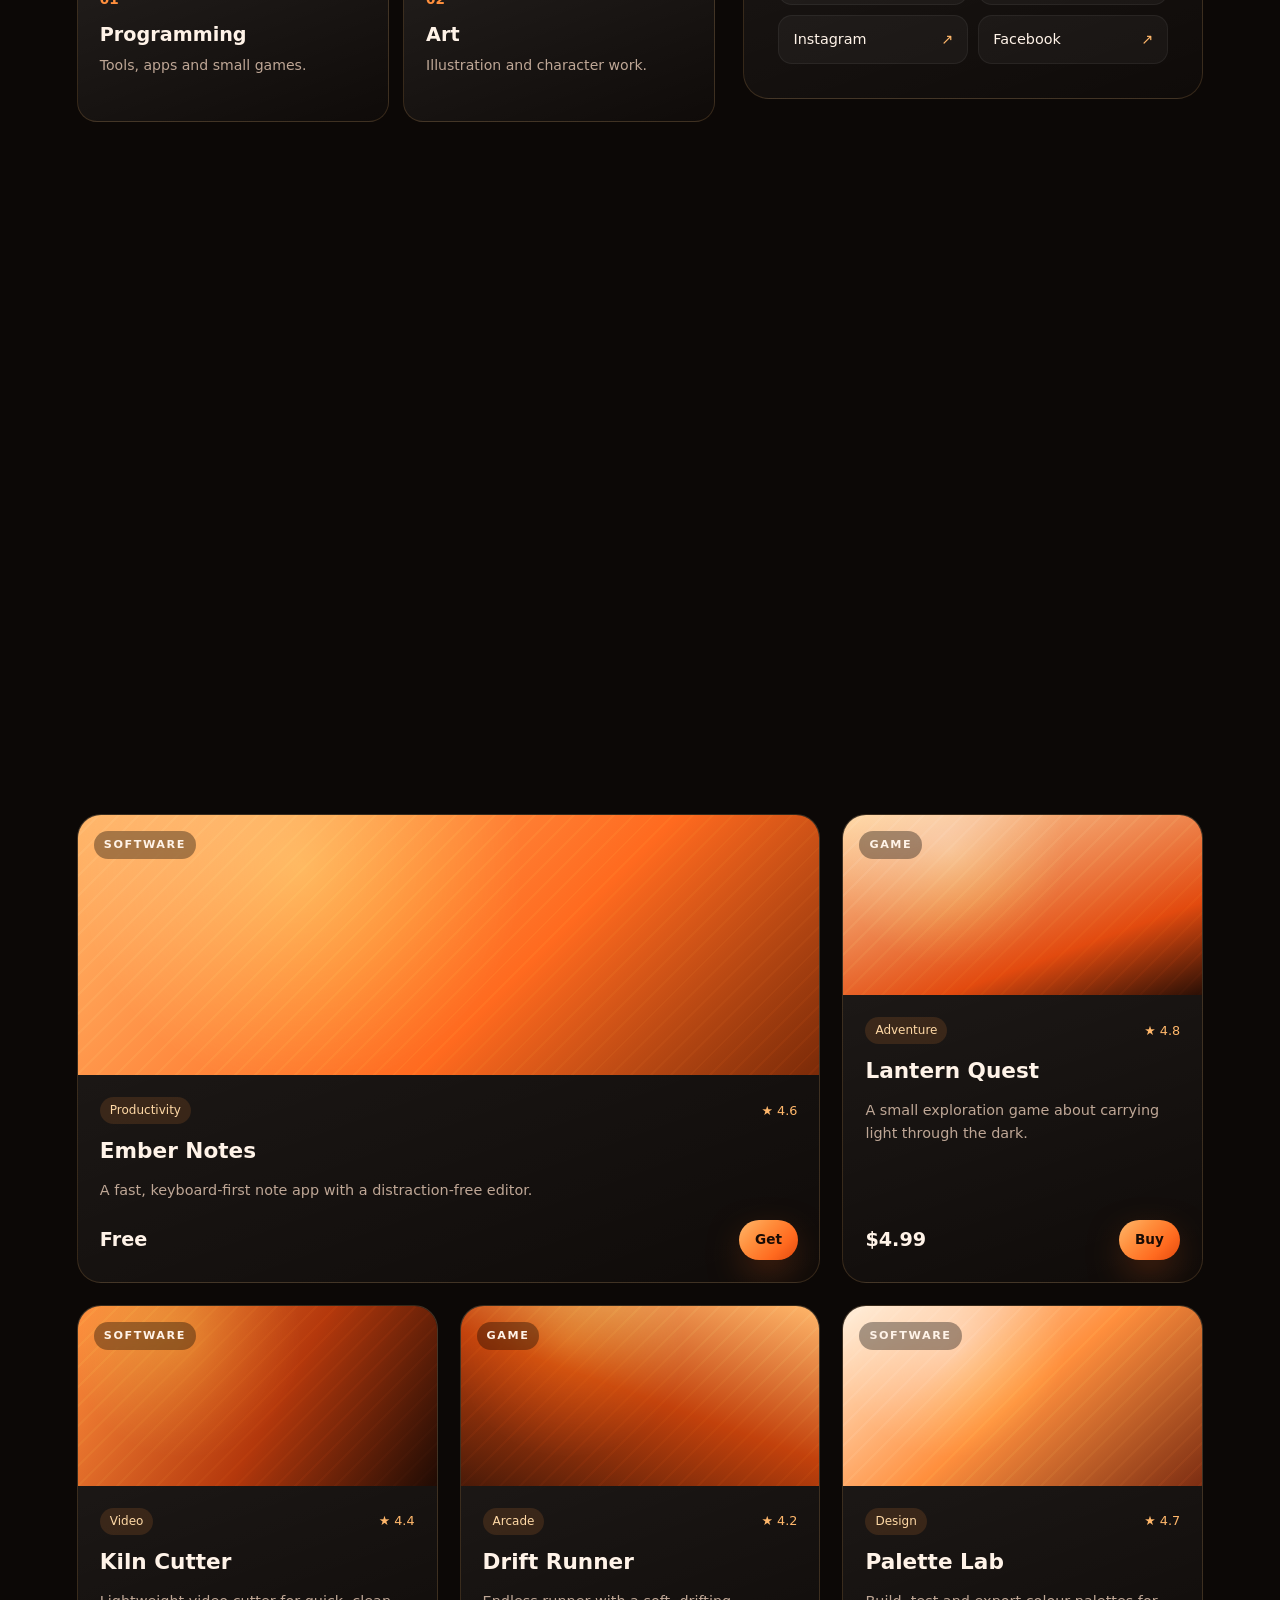
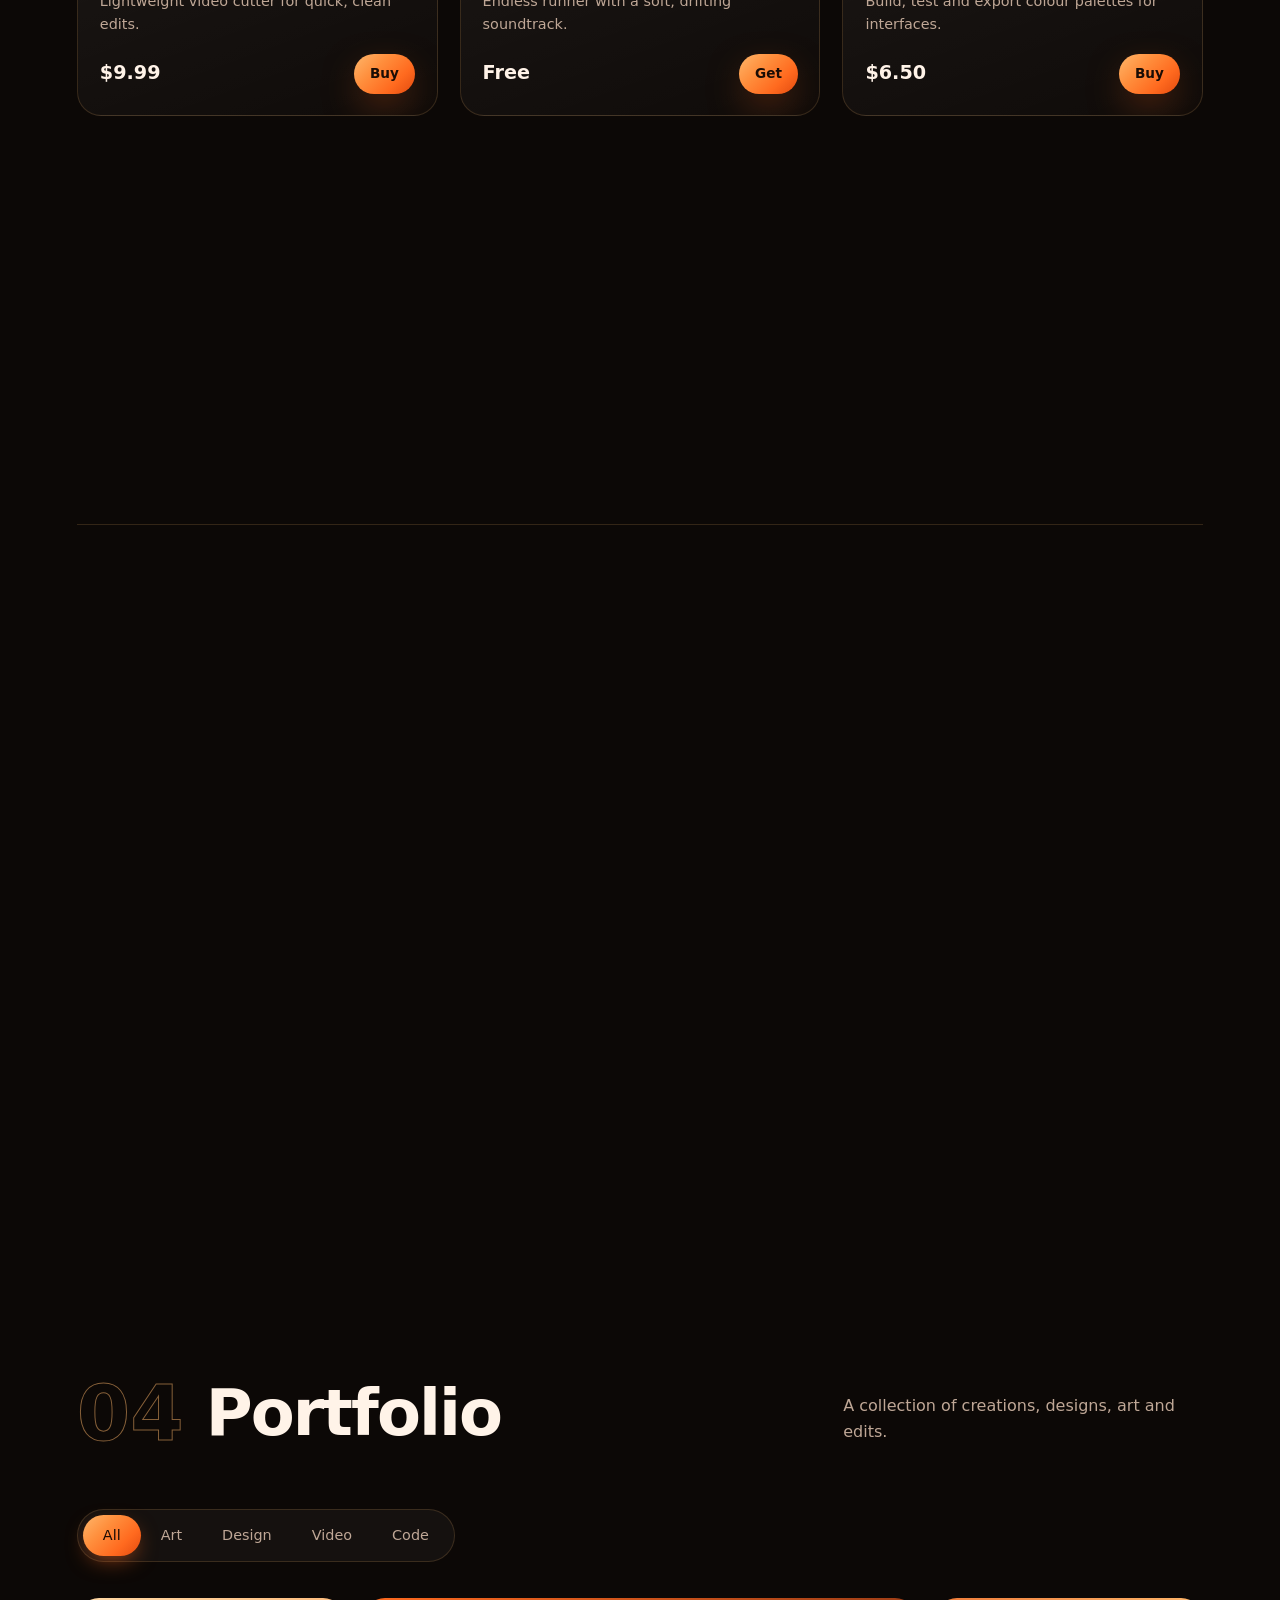
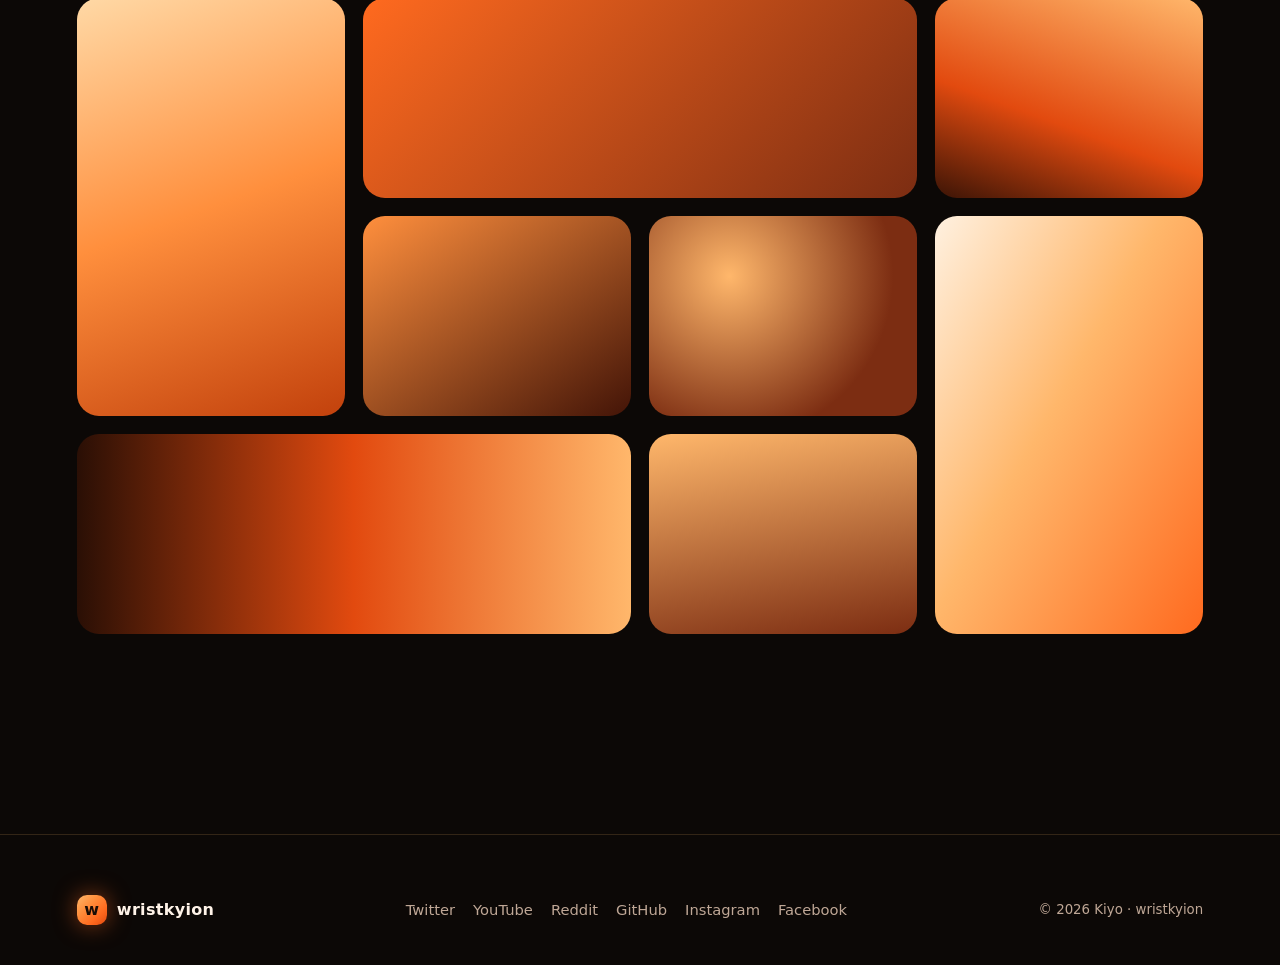
==== commit b294f797: "Update script source paths to relative URLs" ====
--- a/index.html
+++ b/index.html
@@ -153,7 +153,7 @@
     </div>
   </footer>
 
-  <script src="assets/data.js"></script>
-  <script src="assets/script.js"></script>
+  <script src="./assets/data.js"></script>
+  <script src="./assets/script.js"></script>
 </body>
 </html>
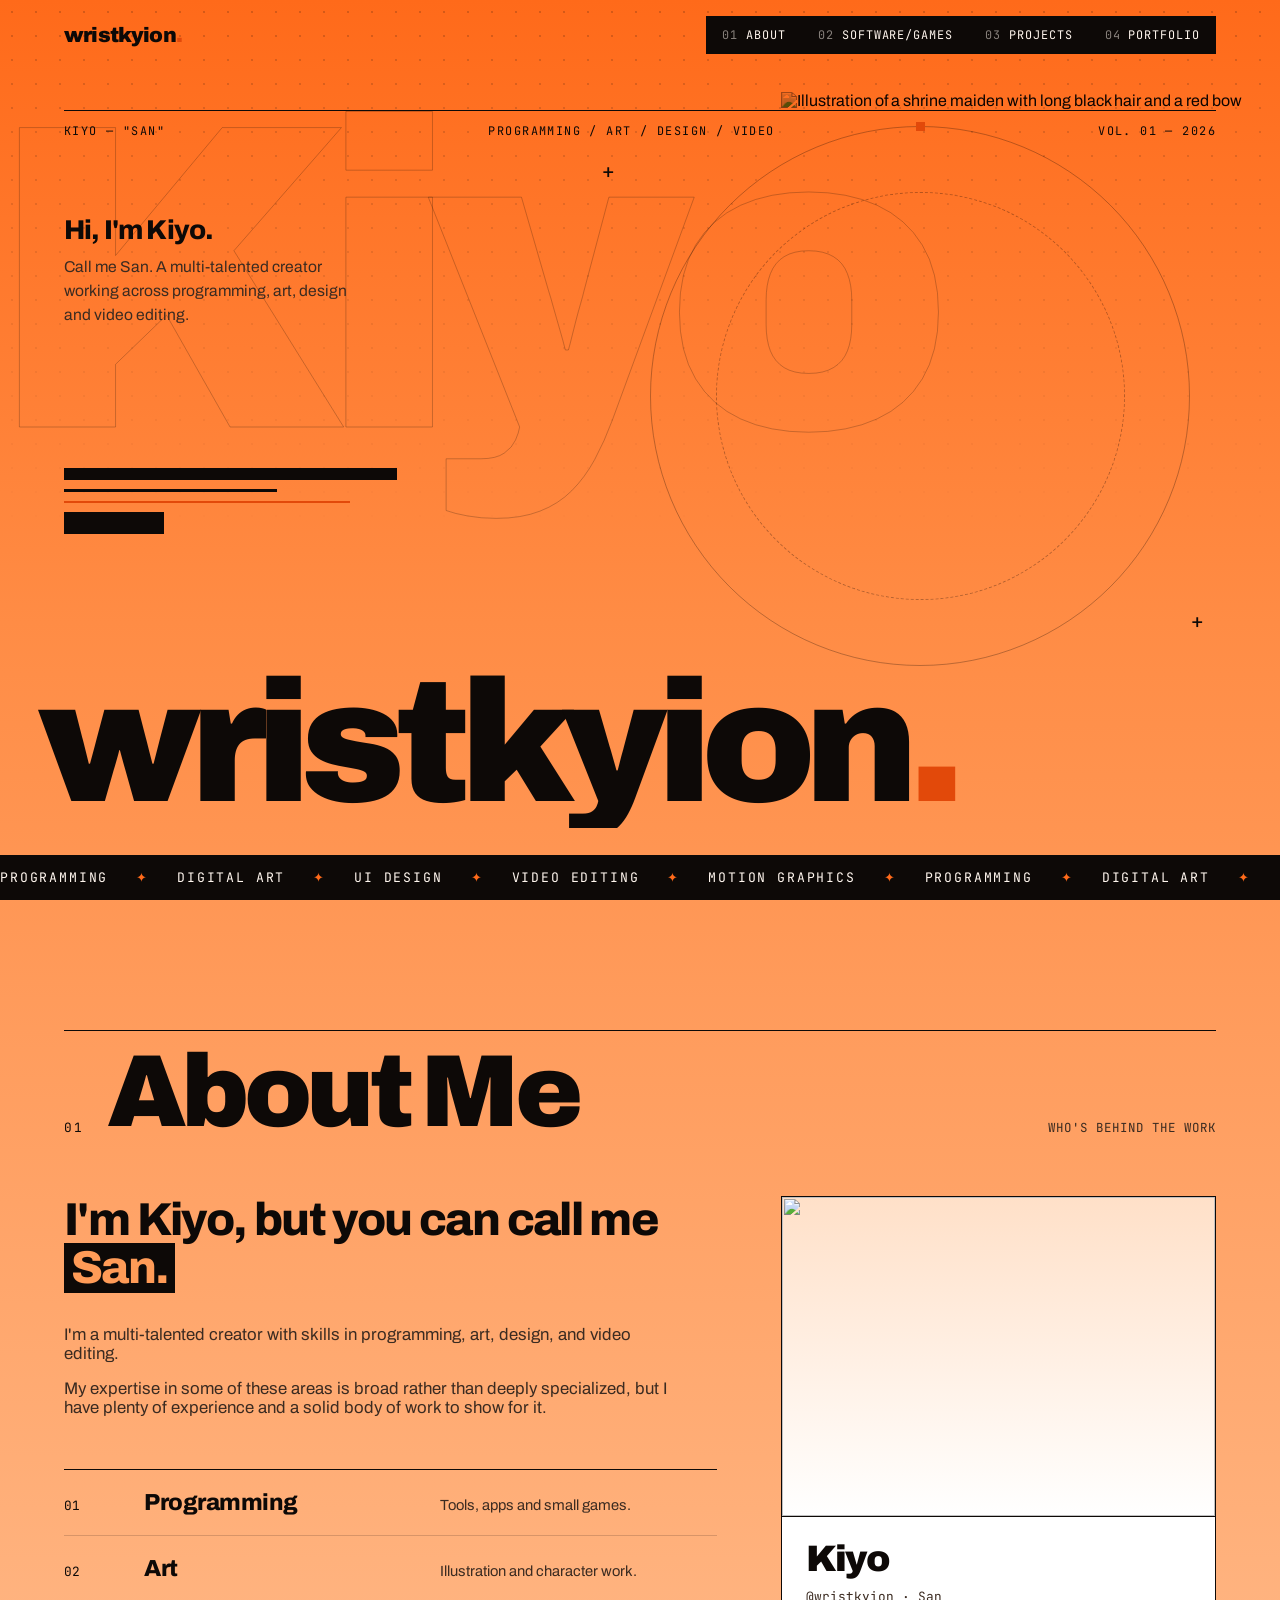
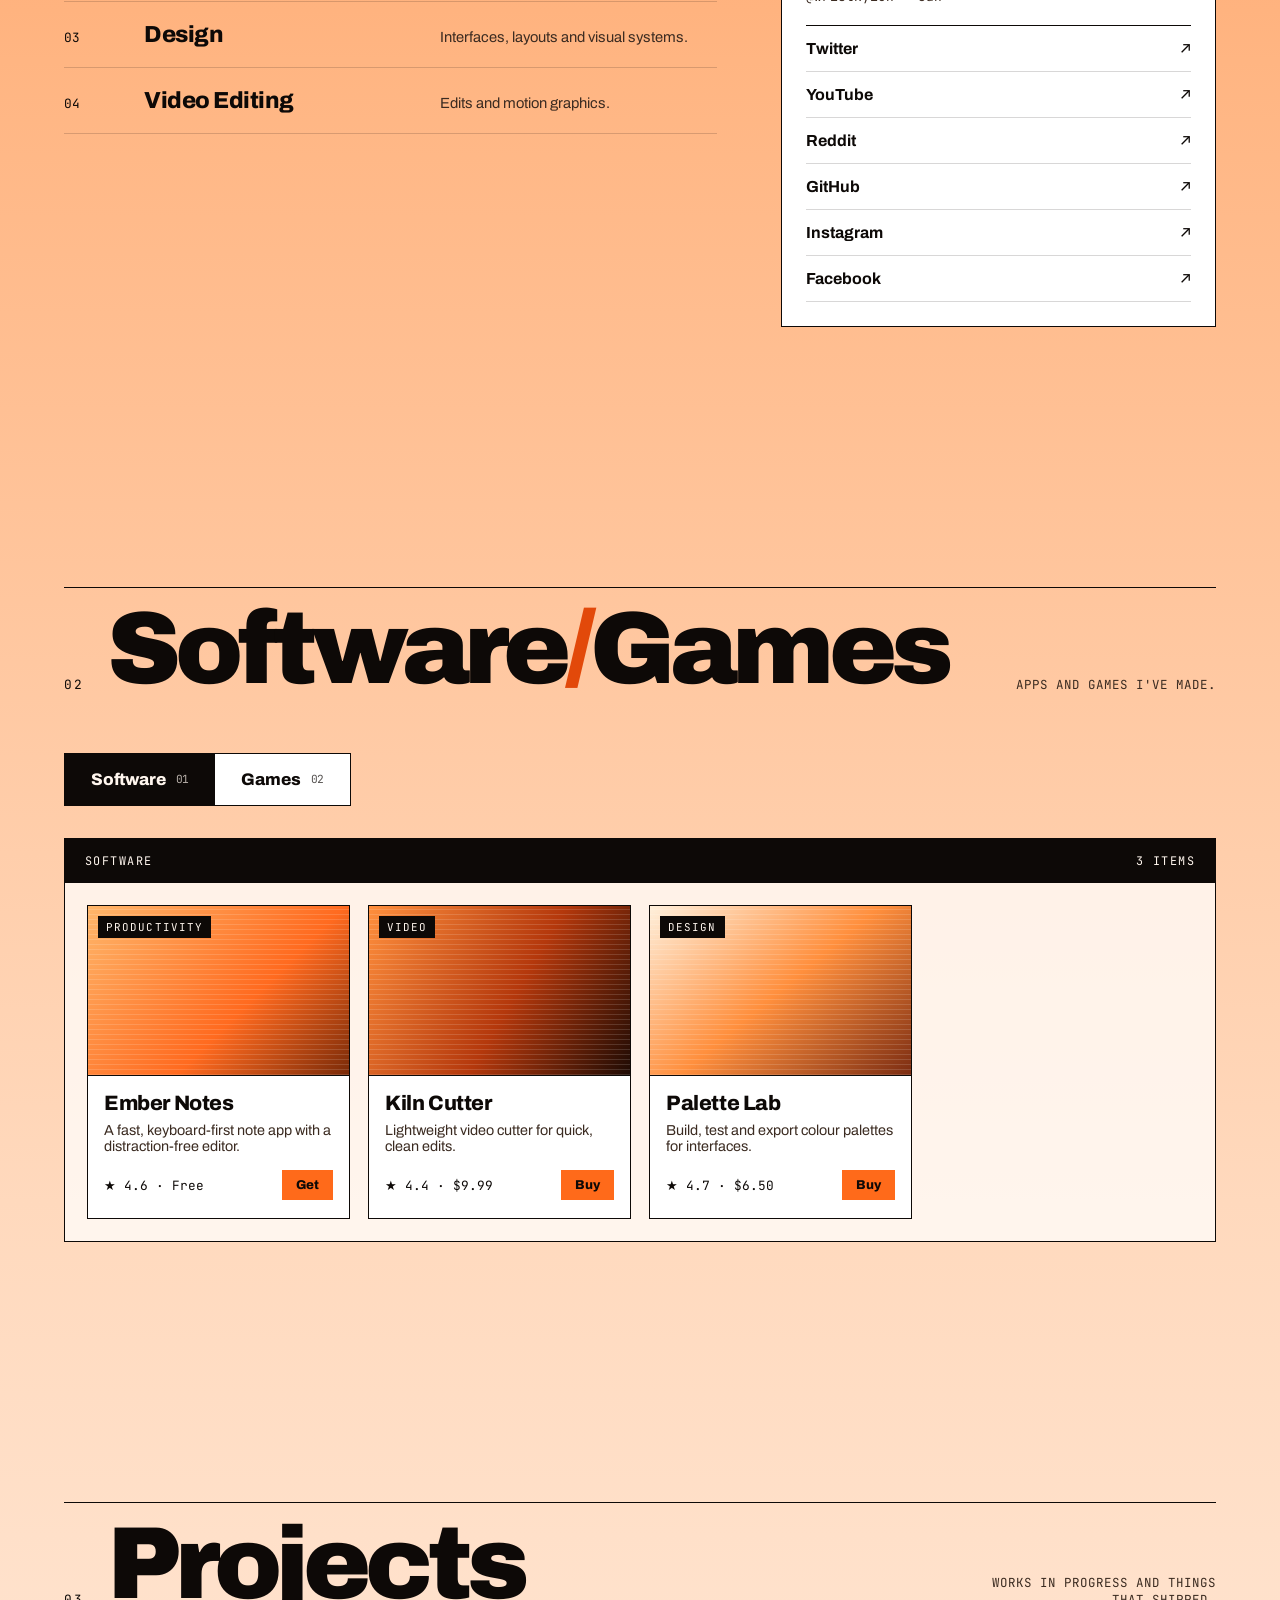
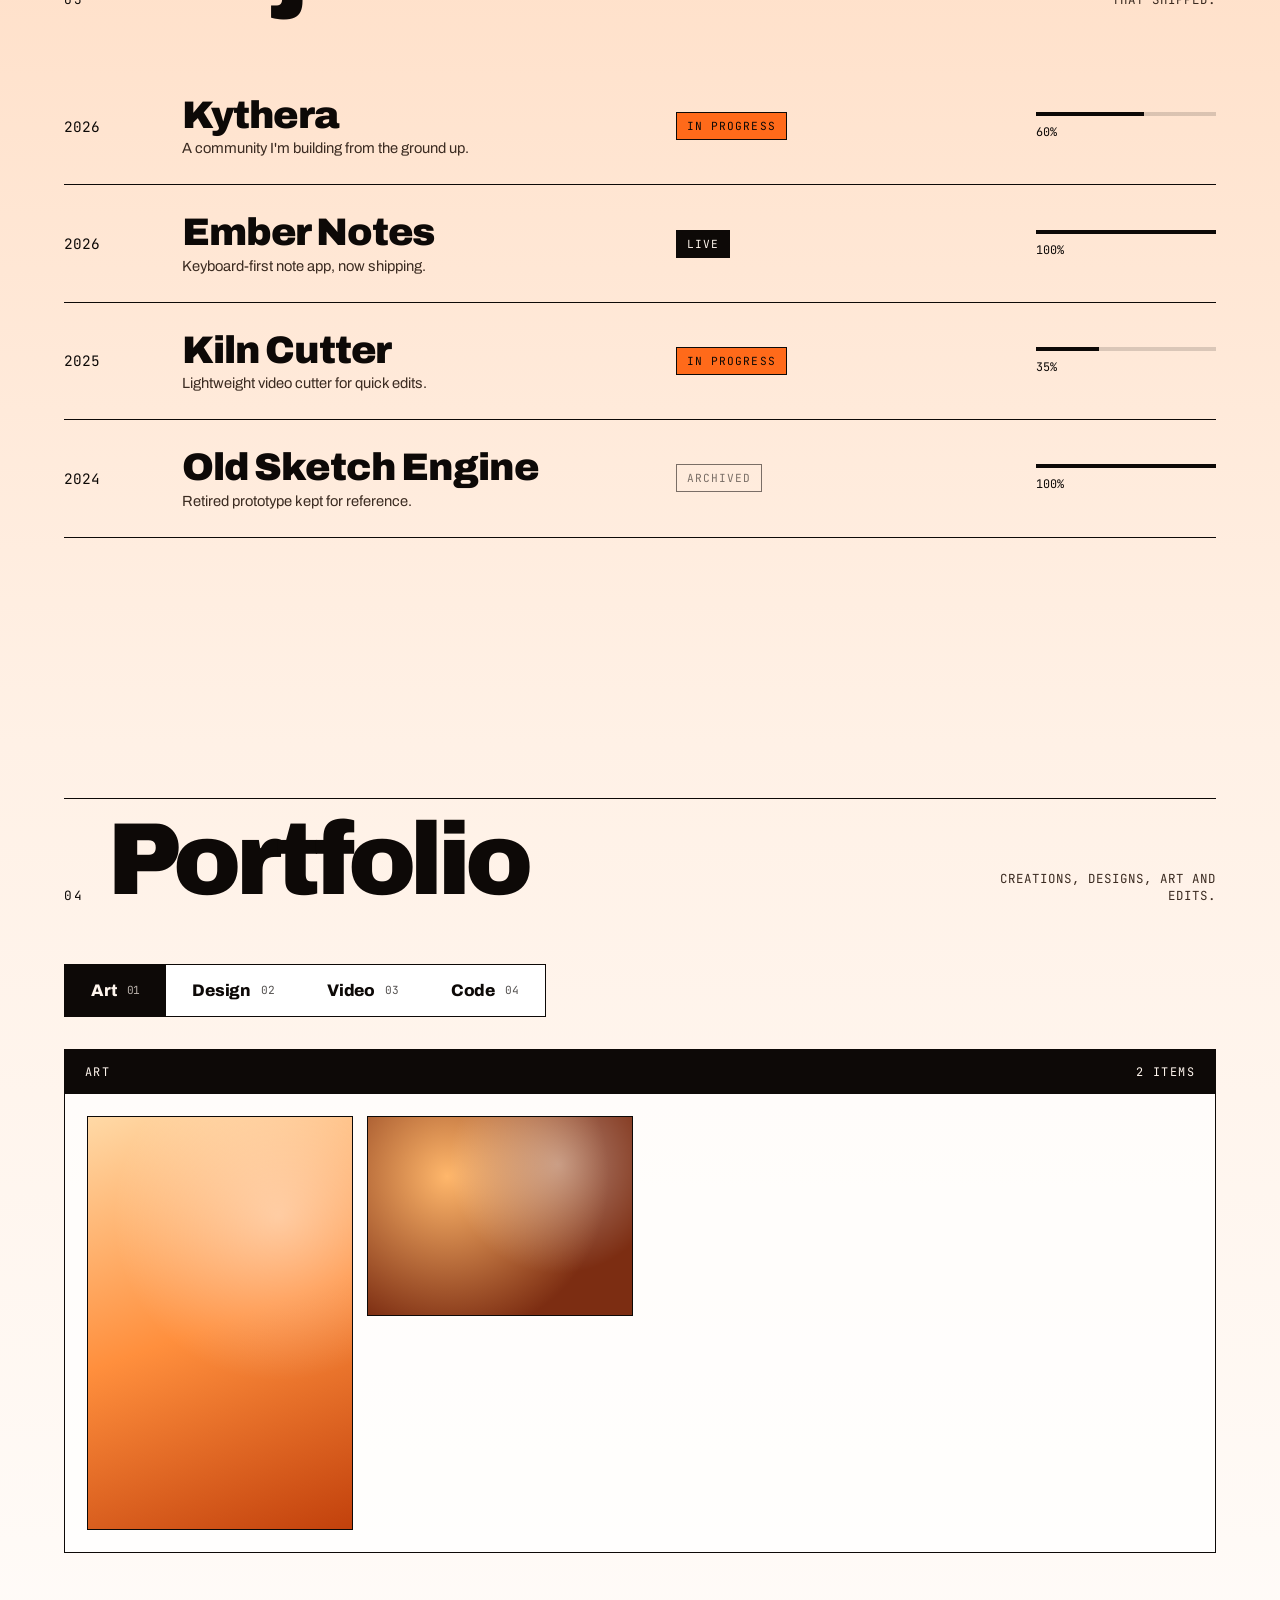
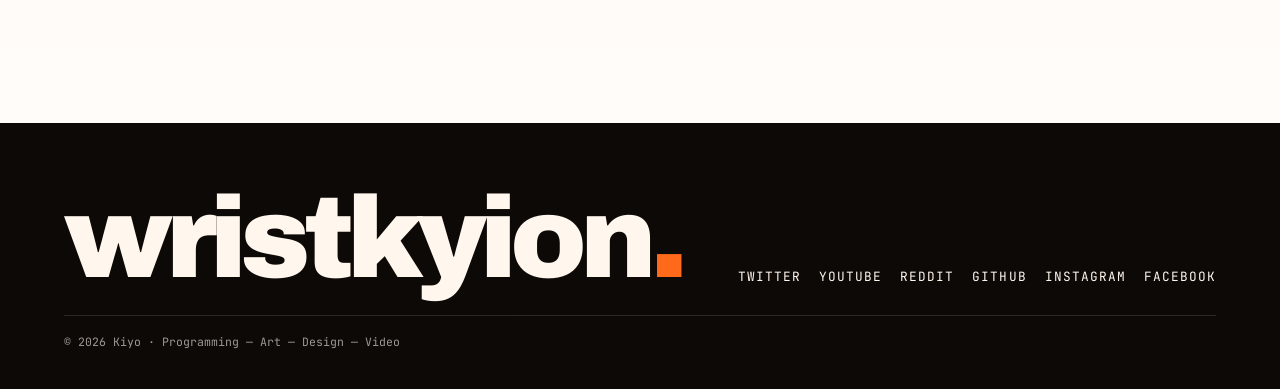
==== commit 1236f796: "main" ====
--- a/index.html
+++ b/index.html
@@ -7,64 +7,50 @@
   <meta name="description" content="Kiyo (wristkyion): programmer, artist, designer and video editor." />
   <link rel="preconnect" href="https://fonts.googleapis.com" />
   <link rel="preconnect" href="https://fonts.gstatic.com" crossorigin />
-  <link href="https://fonts.googleapis.com/css2?family=Outfit:wght@300;500;700;900&family=Inter:wght@400;500;600&display=swap" rel="stylesheet" />
-  <link rel="stylesheet" href="./assets/style.css">
+  <link href="https://fonts.googleapis.com/css2?family=Archivo:wght@400;600;800;900&family=JetBrains+Mono:wght@400;500&display=swap" rel="stylesheet" />
+  <link rel="stylesheet" href="assets/style.css" />
 </head>
 <body>
 
-  <div class="bg" aria-hidden="true">
-    <span class="orb orb-1"></span>
-    <span class="orb orb-2"></span>
-    <span class="orb orb-3"></span>
-    <span class="grid-lines"></span>
-    <span class="cursor-glow"></span>
-  </div>
-
-  <header class="nav-wrap">
-    <nav class="nav" id="nav" aria-label="Main">
-      <a href="#top" class="brand"><span class="brand-mark">w</span>wristkyion</a>
-      <div class="nav-links">
-        <a href="#about-me">About</a>
-        <a href="#software-games">Software/Games</a>
-        <a href="#projects">Projects</a>
-        <a href="#portfolio">Portfolio</a>
-      </div>
-      <button class="menu-btn" aria-label="Toggle menu" aria-expanded="false"><span></span><span></span></button>
+  <header class="topbar" id="topbar">
+    <a class="brand" href="#top">wristkyion<span>.</span></a>
+    <nav class="menu" id="menu" aria-label="Main">
+      <a href="#about-me"><i>01</i>About</a>
+      <a href="#software-games"><i>02</i>Software/Games</a>
+      <a href="#projects"><i>03</i>Projects</a>
+      <a href="#portfolio"><i>04</i>Portfolio</a>
     </nav>
+    <button class="menu-btn" aria-label="Toggle menu" aria-expanded="false" aria-controls="menu"><span></span><span></span></button>
   </header>
 
   <main>
 
     <!-- HERO -->
     <section class="hero" id="top">
-      <div class="hero-copy">
-        <p class="eyebrow reveal">Hi, I'm Kiyo. Call me San.</p>
-        <h1 class="display">
-          <span class="line"><span>Code.</span></span>
-          <span class="line"><span>Draw.</span></span>
-          <span class="line"><span>Design.</span></span>
-          <span class="line"><span class="grad-text">Cut.</span></span>
-        </h1>
-        <p class="lead reveal">A multi-talented creator working across programming, art, design and video editing.</p>
-        <div class="cta reveal">
-          <a class="btn btn-primary magnetic" href="#portfolio">See the portfolio <span class="btn-arrow">→</span></a>
-          <a class="btn btn-ghost magnetic" href="#about-me">About me</a>
-        </div>
+      <div class="hero-meta">
+        <span>Kiyo — "San"</span>
+        <span>Programming / Art / Design / Video</span>
+        <span>Vol. 01 — 2026</span>
       </div>
 
-      <div class="hero-visual">
-        <div class="glass-card">
-          <div class="card-top"><span class="dot"></span><span class="dot"></span><span class="dot"></span></div>
-          <div class="ring-stage">
-            <span class="ring r1"></span>
-            <span class="ring r2"></span>
-            <span class="core">K</span>
-          </div>
-          <div class="chips">
-            <span>Programming</span><span>Art</span><span>Design</span><span>Video</span>
-          </div>
-        </div>
+      <p class="ghost" aria-hidden="true">Kiyo</p>
+      <div class="ring-outline" aria-hidden="true"></div>
+
+      <div class="hero-figure" id="figure">
+        <img src="assets/character.png" alt="Illustration of a shrine maiden with long black hair and a red bow" />
       </div>
+
+      <p class="hero-side">
+        <strong>Hi, I'm Kiyo.</strong>
+        Call me San. A multi-talented creator working across programming, art, design and video editing.
+      </p>
+
+      <div class="bars" aria-hidden="true"><i></i><i></i><i></i><i></i></div>
+
+      <span class="plus" style="top:18%;left:47%" aria-hidden="true">+</span>
+      <span class="plus" style="top:68%;right:6%" aria-hidden="true">+</span>
+
+      <h1 class="hero-title"><span>wristkyion<em>.</em></span></h1>
 
       <div class="marquee" aria-hidden="true">
         <div class="marquee-track">
@@ -76,84 +62,122 @@
 
     <!-- ABOUT ME -->
     <section class="section" id="about-me">
-      <div class="section-head reveal">
-        <span class="num">01</span>
+      <header class="head reveal">
+        <span class="idx">01</span>
         <h2>About Me</h2>
-      </div>
-      <div class="about-grid">
-        <div class="about-text reveal">
-          <p>I'm Kiyo, but you can also call me "San." I'm a multi-talented creator with skills in programming, art, design, and video editing.</p>
-          <p>My expertise in some of these areas is broad rather than deeply specialized, but I have plenty of experience and a solid body of work to show for it.</p>
-          <div class="skill-grid" id="skill-grid"></div>
+        <p>Who's behind the work</p>
+      </header>
+
+      <div class="about">
+        <div class="reveal">
+          <p class="about-lead">I'm Kiyo, but you can call me <em>San.</em></p>
+          <div class="about-body">
+            <p>I'm a multi-talented creator with skills in programming, art, design, and video editing.</p>
+            <p>My expertise in some of these areas is broad rather than deeply specialized, but I have plenty of experience and a solid body of work to show for it.</p>
+          </div>
+          <div class="skills" id="skills"></div>
         </div>
-        <aside class="profile-card reveal" style="--d:.15s">
-          <div class="avatar">K</div>
-          <h3>Kiyo</h3>
-          <p class="handle">@wristkyion · a.k.a. San</p>
-          <div class="social-grid" id="social-grid"></div>
+
+        <aside class="profile reveal" style="--d:.15s">
+          <div class="profile-art"><img src="assets/character.png" alt="" /></div>
+          <div class="profile-info">
+            <h3>Kiyo</h3>
+            <p class="mono">@wristkyion · San</p>
+            <ul class="socials" id="socials"></ul>
+          </div>
         </aside>
       </div>
     </section>
 
-    <!-- SOFTWARE / GAMES (STORE) -->
+    <!-- SOFTWARE / GAMES -->
     <section class="section" id="software-games">
-      <div class="section-head reveal">
-        <span class="num">02</span>
-        <h2>Software / Games</h2>
-        <p>Apps and games I've made, plus reviews on the side.</p>
-      </div>
-      <div class="toolbar reveal">
-        <div class="tabs" id="store-tabs" role="tablist">
-          <span class="tab-pill"></span>
-          <button class="tab active" data-filter="all" role="tab" aria-selected="true">All</button>
-          <button class="tab" data-filter="software" role="tab" aria-selected="false">Software</button>
-          <button class="tab" data-filter="game" role="tab" aria-selected="false">Games</button>
+      <header class="head reveal">
+        <span class="idx">02</span>
+        <h2>Software<span class="slash">/</span>Games</h2>
+        <p>Apps and games I've made.</p>
+      </header>
+
+      <div class="sweep" data-sweep="store">
+        <div class="sweep-tabs" role="tablist">
+          <span class="sweep-ink" aria-hidden="true"></span>
+          <button class="sweep-tab active" role="tab" aria-selected="true">Software <small>01</small></button>
+          <button class="sweep-tab" role="tab" aria-selected="false">Games <small>02</small></button>
+        </div>
+        <div class="sweep-viewport">
+          <div class="sweep-track">
+            <div class="sweep-panel" data-cat="software">
+              <div class="panel-head"><span>Software</span><span data-count></span></div>
+              <div class="panel-scroll"><div class="item-grid" data-list></div></div>
+            </div>
+            <div class="sweep-panel" data-cat="game">
+              <div class="panel-head"><span>Games</span><span data-count></span></div>
+              <div class="panel-scroll"><div class="item-grid" data-list></div></div>
+            </div>
+          </div>
         </div>
       </div>
-      <div class="store-grid" id="store-grid"></div>
     </section>
 
     <!-- PROJECTS -->
     <section class="section" id="projects">
-      <div class="section-head reveal">
-        <span class="num">03</span>
+      <header class="head reveal">
+        <span class="idx">03</span>
         <h2>Projects</h2>
         <p>Works in progress and things that shipped.</p>
-      </div>
-      <div class="project-list" id="project-list"></div>
+      </header>
+      <div id="project-list"></div>
     </section>
 
     <!-- PORTFOLIO -->
     <section class="section" id="portfolio">
-      <div class="section-head reveal">
-        <span class="num">04</span>
+      <header class="head reveal">
+        <span class="idx">04</span>
         <h2>Portfolio</h2>
-        <p>A collection of creations, designs, art and edits.</p>
-      </div>
-      <div class="toolbar reveal">
-        <div class="tabs" id="pf-tabs" role="tablist">
-          <span class="tab-pill"></span>
-          <button class="tab active" data-filter="all" role="tab" aria-selected="true">All</button>
-          <button class="tab" data-filter="art" role="tab" aria-selected="false">Art</button>
-          <button class="tab" data-filter="design" role="tab" aria-selected="false">Design</button>
-          <button class="tab" data-filter="video" role="tab" aria-selected="false">Video</button>
-          <button class="tab" data-filter="code" role="tab" aria-selected="false">Code</button>
+        <p>Creations, designs, art and edits.</p>
+      </header>
+
+      <div class="sweep" data-sweep="portfolio">
+        <div class="sweep-tabs" role="tablist">
+          <span class="sweep-ink" aria-hidden="true"></span>
+          <button class="sweep-tab active" role="tab" aria-selected="true">Art <small>01</small></button>
+          <button class="sweep-tab" role="tab" aria-selected="false">Design <small>02</small></button>
+          <button class="sweep-tab" role="tab" aria-selected="false">Video <small>03</small></button>
+          <button class="sweep-tab" role="tab" aria-selected="false">Code <small>04</small></button>
+        </div>
+        <div class="sweep-viewport">
+          <div class="sweep-track">
+            <div class="sweep-panel" data-cat="art">
+              <div class="panel-head"><span>Art</span><span data-count></span></div>
+              <div class="panel-scroll"><div class="pf-grid" data-list></div></div>
+            </div>
+            <div class="sweep-panel" data-cat="design">
+              <div class="panel-head"><span>Design</span><span data-count></span></div>
+              <div class="panel-scroll"><div class="pf-grid" data-list></div></div>
+            </div>
+            <div class="sweep-panel" data-cat="video">
+              <div class="panel-head"><span>Video</span><span data-count></span></div>
+              <div class="panel-scroll"><div class="pf-grid" data-list></div></div>
+            </div>
+            <div class="sweep-panel" data-cat="code">
+              <div class="panel-head"><span>Code</span><span data-count></span></div>
+              <div class="panel-scroll"><div class="pf-grid" data-list></div></div>
+            </div>
+          </div>
         </div>
       </div>
-      <div class="pf-grid" id="pf-grid"></div>
     </section>
 
   </main>
 
   <footer class="footer">
     <div class="footer-inner">
-      <a href="#top" class="brand"><span class="brand-mark">w</span>wristkyion</a>
-      <div class="footer-links" id="footer-socials"></div>
-      <small>© 2026 Kiyo · wristkyion</small>
+      <div class="footer-big">wristkyion<span>.</span></div>
+      <nav class="footer-links" id="footer-socials" aria-label="Social"></nav>
+      <small>© 2026 Kiyo · Programming — Art — Design — Video</small>
     </div>
   </footer>
 
-  <script src="./assets/data.js"></script>
-  <script src="./assets/script.js"></script>
+  <script src="assets/data.js"></script>
+  <script src="assets/script.js"></script>
 </body>
 </html>
--- a/assets/style.css
+++ b/assets/style.css
@@ -1,308 +1,267 @@
 /* ==========================================================
-   wristkyion — styles
-   Palette and motion tokens live in :root. Change them here
-   to re-skin the whole site.
+   wristkyion: v2 styles
+   Orange-to-white page, black ink, glitch bars, crosshairs,
+   outline rings and sliding category panels.
+   Palette and type live in :root.
    ========================================================== */
 
 :root {
-  --bg: #0c0806;
-  --text: #fff3e8;
-  --muted: #bfa796;
-  --orange-500: #ff6a1f;
-  --orange-400: #ff8f3d;
-  --orange-300: #ffb76b;
-  --amber: #ffd9a6;
-  --grad: linear-gradient(135deg, #ffb76b 0%, #ff8f3d 35%, #ff6a1f 70%, #e24a0f 100%);
-  --grad-soft: linear-gradient(160deg, rgba(255,143,61,.22), rgba(255,106,31,.04));
-  --glass: linear-gradient(160deg, rgba(255,255,255,.09), rgba(255,255,255,.015));
-  --line: rgba(255,183,107,.16);
-  --radius: 26px;
-  --ease: cubic-bezier(.2,.7,.1,1);
-  --ease-out-expo: cubic-bezier(.16,1,.3,1);
-  --display: "Outfit", system-ui, -apple-system, "Segoe UI", sans-serif;
-  --body: "Inter", system-ui, -apple-system, "Segoe UI", sans-serif;
+  --ink: #0d0907;
+  --ink-soft: #3b2b21;
+  --cream: #fff6ee;
+  --orange: #ff6a1a;
+  --orange-deep: #e2490a;
+  --orange-soft: #ff9b57;
+  --line: rgba(13, 9, 7, .16);
+  --ease: cubic-bezier(.7, 0, .2, 1);
+  --ease-out: cubic-bezier(.16, 1, .3, 1);
+  --display: "Archivo", system-ui, -apple-system, "Segoe UI", sans-serif;
+  --mono: "JetBrains Mono", ui-monospace, Consolas, monospace;
 }
 
 *{box-sizing:border-box;margin:0;padding:0}
-html{scroll-behavior:smooth;scroll-padding-top:110px;background:var(--bg)}
-body{background:var(--bg);color:var(--text);font-family:var(--body);line-height:1.6;overflow-x:hidden;-webkit-font-smoothing:antialiased}
+html{scroll-behavior:smooth;scroll-padding-top:90px;background:#fff}
+body{
+  min-height:100vh;
+  font-family:var(--display);
+  color:var(--ink);
+  background:linear-gradient(180deg,#ff6a1a 0%,#ff8c45 12%,#ffb582 32%,#ffd9bd 54%,#fff1e6 76%,#ffffff 100%);
+  -webkit-font-smoothing:antialiased;
+  overflow-x:hidden;
+}
+/* faint technical dot field across the top of the page */
+body::before{
+  content:"";position:fixed;inset:0;pointer-events:none;z-index:0;
+  background-image:radial-gradient(rgba(13,9,7,.18) 1px,transparent 1.3px);
+  background-size:24px 24px;
+  -webkit-mask-image:linear-gradient(180deg,#000 0%,transparent 60%);
+  mask-image:linear-gradient(180deg,#000 0%,transparent 60%);
+}
+main,footer{position:relative}
 a{color:inherit;text-decoration:none}
-img{max-width:100%;display:block}
 button{font:inherit;color:inherit;background:none;border:0;cursor:pointer}
-::selection{background:var(--orange-500);color:#120a06}
-section[id]{scroll-margin-top:110px}
-
-/* ---------- Background (mograph layers) ---------- */
-.bg{position:fixed;inset:0;z-index:-1;pointer-events:none;overflow:hidden;
-  background:
-    radial-gradient(120% 80% at 80% -10%, #2a1408 0%, transparent 55%),
-    radial-gradient(90% 70% at -10% 110%, #22100a 0%, transparent 60%),
-    var(--bg);}
-.orb{position:absolute;border-radius:50%;filter:blur(90px);opacity:.55;will-change:transform;animation:drift 22s ease-in-out infinite alternate}
-.orb-1{width:46vw;height:46vw;background:radial-gradient(circle,#ff8f3d,transparent 70%);top:-12vw;left:-10vw}
-.orb-2{width:38vw;height:38vw;background:radial-gradient(circle,#ff6a1f,transparent 70%);top:35vh;right:-12vw;animation-duration:28s;animation-delay:-6s}
-.orb-3{width:30vw;height:30vw;background:radial-gradient(circle,#ffb76b,transparent 70%);bottom:-10vw;left:35vw;opacity:.3;animation-duration:32s;animation-delay:-12s}
-.grid-lines{position:absolute;inset:0;
-  background-image:linear-gradient(rgba(255,183,107,.05) 1px,transparent 1px),linear-gradient(90deg,rgba(255,183,107,.05) 1px,transparent 1px);
-  background-size:64px 64px;
-  -webkit-mask-image:radial-gradient(ellipse at 50% 30%,#000 20%,transparent 75%);
-  mask-image:radial-gradient(ellipse at 50% 30%,#000 20%,transparent 75%);}
-.cursor-glow{position:absolute;left:0;top:0;width:520px;height:520px;border-radius:50%;
-  background:radial-gradient(circle,rgba(255,143,61,.16),transparent 60%);will-change:transform}
-@keyframes drift{from{transform:translate3d(0,0,0) scale(1)}to{transform:translate3d(6vw,4vh,0) scale(1.12)}}
-
-/* ---------- Navigation ---------- */
-.nav-wrap{position:fixed;top:18px;left:0;right:0;display:flex;justify-content:center;z-index:50;padding:0 16px;pointer-events:none}
-.nav{position:relative;pointer-events:auto;width:min(1040px,100%);display:flex;align-items:center;justify-content:space-between;gap:20px;
-  padding:10px 12px 10px 18px;border-radius:999px;
-  background:linear-gradient(160deg,rgba(40,24,16,.72),rgba(20,12,8,.55));
-  border:1px solid var(--line);
-  backdrop-filter:blur(18px) saturate(140%);-webkit-backdrop-filter:blur(18px) saturate(140%);
-  box-shadow:0 10px 40px rgba(0,0,0,.35);
-  transition:padding .4s var(--ease),transform .6s var(--ease-out-expo)}
-.nav.scrolled{padding:8px 10px 8px 16px}
-.brand{display:flex;align-items:center;gap:10px;font-family:var(--display);font-weight:700;letter-spacing:.02em}
-.brand-mark{width:30px;height:30px;border-radius:10px;display:grid;place-items:center;background:var(--grad);color:#1a0c05;font-weight:900;box-shadow:0 0 22px rgba(255,106,31,.5)}
-.nav-links{display:flex;gap:4px}
-.nav-links a{display:block;padding:8px 14px;border-radius:999px;font-size:.92rem;color:var(--muted);transition:color .3s,background .3s,box-shadow .4s}
-.nav-links a:hover{color:var(--text);background:rgba(255,255,255,.05)}
-.nav-links a.active{color:#1a0c05;background:var(--grad);box-shadow:0 6px 20px rgba(255,106,31,.35)}
-.menu-btn{display:none;width:42px;height:42px;border-radius:50%;background:rgba(255,255,255,.06);position:relative}
-.menu-btn span{position:absolute;left:12px;right:12px;height:2px;background:var(--text);border-radius:2px;transition:transform .4s var(--ease-out-expo),opacity .3s}
+img{display:block;max-width:100%}
+::selection{background:var(--ink);color:var(--orange-soft)}
+section[id]{scroll-margin-top:90px}
+.mono{font-family:var(--mono)}
+
+/* ---------- Top bar ---------- */
+.topbar{position:fixed;top:0;left:0;right:0;z-index:50;display:flex;align-items:center;justify-content:space-between;
+  padding:16px 5vw;transition:background .5s,backdrop-filter .5s}
+.topbar.scrolled{background:rgba(255,246,238,.8);backdrop-filter:blur(10px);-webkit-backdrop-filter:blur(10px);border-bottom:1px solid var(--line)}
+.brand{font-weight:900;font-size:1.3rem;letter-spacing:-.04em}
+.brand span{color:var(--orange-deep)}
+.menu{display:flex;background:var(--ink)}
+.menu a{display:block;padding:11px 16px;font-family:var(--mono);font-size:.74rem;text-transform:uppercase;letter-spacing:.08em;
+  color:var(--cream);transition:background .4s,color .4s}
+.menu a i{font-style:normal;opacity:.5;margin-right:8px}
+.menu a:hover{background:rgba(255,255,255,.12)}
+.menu a.active{background:var(--orange);color:var(--ink)}
+.menu-btn{display:none;position:relative;width:44px;height:44px;background:var(--ink)}
+.menu-btn span{position:absolute;left:12px;right:12px;height:2px;background:var(--cream);transition:transform .5s var(--ease-out),opacity .3s}
 .menu-btn span:first-child{top:16px}
-.menu-btn span:last-child{top:24px}
-.menu-btn[aria-expanded="true"] span:first-child{transform:translateY(4px) rotate(45deg)}
-.menu-btn[aria-expanded="true"] span:last-child{transform:translateY(-4px) rotate(-45deg)}
-
-/* ---------- Buttons ---------- */
-.btn{position:relative;overflow:hidden;display:inline-flex;align-items:center;gap:10px;padding:14px 26px;border-radius:999px;font-weight:600;font-size:.95rem;
-  transition:transform .5s var(--ease-out-expo),box-shadow .4s,border-color .4s;will-change:transform}
-.btn::after{content:"";position:absolute;inset:0;background:linear-gradient(110deg,transparent 30%,rgba(255,255,255,.35) 50%,transparent 70%);transform:translateX(-120%);transition:transform .9s var(--ease-out-expo)}
-.btn:hover::after{transform:translateX(120%)}
-.btn-primary{background:var(--grad);color:#1a0c05;box-shadow:0 14px 40px -10px rgba(255,106,31,.6)}
-.btn-ghost{border:1px solid var(--line);background:rgba(255,255,255,.03)}
-.btn-ghost:hover{border-color:var(--orange-300)}
-.btn-sm{padding:9px 16px;font-size:.85rem}
-.btn-arrow{display:inline-block;transition:transform .5s var(--ease-out-expo)}
-.btn:hover .btn-arrow{transform:translateX(4px)}
-
-/* ---------- Reveal on scroll ---------- */
-.reveal{opacity:0;transform:translate3d(0,36px,0);filter:blur(8px);
-  transition:opacity 1s var(--ease),transform 1.1s var(--ease-out-expo),filter 1s var(--ease);
-  transition-delay:var(--d,0s)}
-.reveal.in{opacity:1;transform:none;filter:none}
+.menu-btn span:last-child{top:26px}
+.menu-btn[aria-expanded="true"] span:first-child{transform:translateY(5px) rotate(45deg)}
+.menu-btn[aria-expanded="true"] span:last-child{transform:translateY(-5px) rotate(-45deg)}
 
 /* ---------- Hero ---------- */
-.hero{position:relative;min-height:100vh;display:grid;grid-template-columns:1.15fr .85fr;align-items:center;gap:40px;
-  padding:150px 6vw 130px;max-width:1400px;margin:0 auto}
-.eyebrow{display:inline-flex;align-items:center;gap:10px;padding:7px 14px;border-radius:999px;border:1px solid var(--line);
-  background:rgba(255,255,255,.03);color:var(--amber);font-size:.82rem;letter-spacing:.04em;margin-bottom:26px}
-.eyebrow::before{content:"";width:7px;height:7px;border-radius:50%;background:var(--orange-400);animation:pulse 2s infinite}
-@keyframes pulse{0%{box-shadow:0 0 0 0 rgba(255,143,61,.7)}70%{box-shadow:0 0 0 10px rgba(255,143,61,0)}100%{box-shadow:0 0 0 0 rgba(255,143,61,0)}}
-
-.display{font-family:var(--display);font-weight:900;font-size:clamp(3.4rem,9.5vw,8.6rem);line-height:.9;letter-spacing:-.04em}
-.display .line{display:block;overflow:hidden;padding-bottom:.06em}
-.display .line > span{display:inline-block;transform:translateY(110%);transition:transform 1.2s var(--ease-out-expo)}
-.hero.loaded .display .line > span{transform:none}
-.hero.loaded .display .line:nth-child(2) > span{transition-delay:.1s}
-.hero.loaded .display .line:nth-child(3) > span{transition-delay:.2s}
-.hero.loaded .display .line:nth-child(4) > span{transition-delay:.3s}
-
-.grad-text{background:var(--grad);background-size:200% auto;-webkit-background-clip:text;background-clip:text;color:transparent;animation:shine 6s linear infinite}
-@keyframes shine{to{background-position:200% center}}
-
-.lead{max-width:460px;margin-top:28px;font-size:1.1rem;color:var(--muted)}
-.cta{display:flex;gap:14px;flex-wrap:wrap;margin-top:36px}
-
-.hero-visual{position:relative;display:grid;place-items:center;will-change:transform}
-.glass-card{position:relative;width:min(420px,100%);aspect-ratio:4/5;border-radius:34px;padding:26px;
-  display:flex;flex-direction:column;background:var(--glass);border:1px solid var(--line);
-  backdrop-filter:blur(22px);-webkit-backdrop-filter:blur(22px);
-  box-shadow:0 40px 80px -30px rgba(0,0,0,.7),inset 0 1px 0 rgba(255,255,255,.08);
-  transform:perspective(1200px) rotateY(var(--ry,-8deg)) rotateX(var(--rx,4deg));
-  transition:transform .6s var(--ease-out-expo)}
-.card-top{display:flex;gap:7px}
-.card-top .dot{width:9px;height:9px;border-radius:50%;background:rgba(255,183,107,.35)}
-.card-top .dot:first-child{background:var(--orange-500)}
-.ring-stage{position:relative;flex:1;display:grid;place-items:center;margin:10px 0}
-.ring{position:absolute;border-radius:50%;border:1.5px solid transparent}
-.ring.r1{width:72%;aspect-ratio:1;border-top-color:var(--orange-400);border-right-color:rgba(255,183,107,.25);animation:spin 9s linear infinite}
-.ring.r2{width:94%;aspect-ratio:1;border-left-color:var(--orange-300);border-bottom-color:rgba(255,106,31,.35);animation:spin 14s linear infinite reverse}
-.core{width:44%;aspect-ratio:1;display:grid;place-items:center;background:var(--grad);color:#1a0c05;
-  font-family:var(--display);font-weight:900;font-size:clamp(3rem,7vw,4.6rem);
-  box-shadow:0 0 60px rgba(255,106,31,.55);animation:morph 8s ease-in-out infinite}
-@keyframes morph{0%,100%{border-radius:34% 66% 58% 42%/42% 36% 64% 58%}50%{border-radius:60% 40% 35% 65%/55% 60% 40% 45%}}
-@keyframes spin{to{transform:rotate(360deg)}}
-.chips{display:flex;flex-wrap:wrap;gap:8px}
-.chips span{padding:7px 13px;border-radius:999px;font-size:.8rem;background:rgba(255,143,61,.1);border:1px solid var(--line);animation:bob 5s ease-in-out infinite}
-.chips span:nth-child(2n){animation-delay:-2s}
-.chips span:nth-child(3n){animation-delay:-3.5s}
-@keyframes bob{50%{transform:translateY(-5px)}}
-
-.marquee{position:absolute;left:0;right:0;bottom:36px;overflow:hidden;border-block:1px solid var(--line);padding:16px 0;
-  -webkit-mask-image:linear-gradient(90deg,transparent,#000 10%,#000 90%,transparent);
-  mask-image:linear-gradient(90deg,transparent,#000 10%,#000 90%,transparent)}
-.marquee-track{display:flex;width:max-content;animation:marquee 30s linear infinite;
-  font-family:var(--display);font-size:clamp(1.1rem,2.2vw,1.6rem);font-weight:500;color:var(--muted);text-transform:uppercase;letter-spacing:.08em}
-.marquee-track span{display:flex;align-items:center;white-space:nowrap;padding-right:48px}
-.marquee-track span::after{content:"✦";color:var(--orange-400);margin-left:48px}
-@keyframes marquee{to{transform:translateX(-50%)}}
-
-/* ---------- Sections ---------- */
-.section{position:relative;padding:140px 6vw;max-width:1400px;margin:0 auto}
-.section-head{display:flex;align-items:flex-end;gap:22px;margin-bottom:64px;flex-wrap:wrap}
-.num{font-family:var(--display);font-weight:900;font-size:clamp(3rem,6vw,5rem);line-height:.8;color:transparent;-webkit-text-stroke:1px rgba(255,183,107,.5)}
-.section-head h2{font-family:var(--display);font-weight:800;font-size:clamp(2.4rem,5vw,4.4rem);letter-spacing:-.03em;line-height:1}
-.section-head p{color:var(--muted);max-width:360px;margin-left:auto}
+.hero{position:relative;height:100vh;min-height:680px;max-width:1600px;margin:0 auto;overflow:hidden;padding:110px 5vw 0}
+.hero-meta{position:relative;z-index:3;display:flex;justify-content:space-between;gap:16px;flex-wrap:wrap;
+  padding-top:12px;border-top:1px solid var(--ink);font-family:var(--mono);font-size:.74rem;text-transform:uppercase;letter-spacing:.12em}
+.ghost{position:absolute;left:-1vw;top:12%;z-index:0;font-weight:900;font-size:clamp(9rem,34vw,34rem);line-height:.8;letter-spacing:-.07em;
+  color:transparent;-webkit-text-stroke:1px rgba(13,9,7,.22);user-select:none;pointer-events:none}
+.ring-outline{position:absolute;z-index:1;right:calc(3vw + 4%);top:14%;width:min(60vh,600px);aspect-ratio:1;border-radius:50%;
+  border:1px solid rgba(13,9,7,.28);animation:spin 90s linear infinite}
+.ring-outline::after{content:"";position:absolute;inset:12%;border-radius:50%;border:1px dashed rgba(13,9,7,.3)}
+.ring-outline::before{content:"";position:absolute;left:50%;top:-5px;width:9px;height:9px;margin-left:-4.5px;background:var(--orange-deep)}
+.hero-figure{position:absolute;right:3vw;bottom:52px;z-index:2;height:min(84vh,780px);mix-blend-mode:multiply;will-change:transform}
+.hero-figure img{height:100%;width:auto;animation:rise 1.6s var(--ease-out) .2s both}
+.hero-side{position:absolute;z-index:3;left:5vw;top:24%;max-width:300px;font-size:.98rem;line-height:1.55;color:var(--ink-soft)}
+.hero-side strong{display:block;margin-bottom:10px;font-size:1.7rem;font-weight:800;letter-spacing:-.03em;line-height:1.05;color:var(--ink)}
+.bars{position:absolute;z-index:2;left:5vw;top:52%;width:min(26vw,360px);display:grid;gap:9px}
+.bars i{display:block;height:12px;background:var(--ink);transform-origin:left center;animation:wipe 1.2s var(--ease-out) both}
+.bars i:nth-child(1){animation-delay:.5s}
+.bars i:nth-child(2){width:64%;height:3px;animation-delay:.65s}
+.bars i:nth-child(3){width:86%;height:2px;background:var(--orange-deep);animation-delay:.8s}
+.bars i:nth-child(4){width:30%;height:22px;animation-delay:.95s}
+.plus{position:absolute;z-index:2;font-family:var(--mono);font-size:1.3rem;line-height:1;color:var(--ink);pointer-events:none}
+.hero-title{position:absolute;z-index:4;left:3vw;bottom:72px;overflow:hidden;padding:0 .06em .08em 0;
+  font-weight:900;font-size:clamp(2.9rem,13.5vw,14.5rem);line-height:.82;letter-spacing:-.065em}
+.hero-title span{display:inline-block;transform:translateY(105%);transition:transform 1.4s var(--ease-out)}
+.hero.loaded .hero-title span{transform:none}
+.hero-title em{font-style:normal;color:var(--orange-deep)}
+.marquee{position:absolute;z-index:5;left:0;right:0;bottom:0;overflow:hidden;background:var(--ink);color:var(--cream);padding:14px 0}
+.marquee-track{display:flex;width:max-content;animation:marquee 34s linear infinite;font-family:var(--mono);font-size:.82rem;text-transform:uppercase;letter-spacing:.14em}
+.marquee-track span{white-space:nowrap;padding-right:28px}
+.marquee-track span::after{content:"✦";color:var(--orange);margin-left:28px}
+
+/* ---------- Shared section pieces ---------- */
+.section{position:relative;max-width:1600px;margin:0 auto;padding:130px 5vw}
+.head{display:grid;grid-template-columns:auto 1fr auto;align-items:end;gap:24px;border-top:1px solid var(--ink);padding-top:18px;margin-bottom:60px}
+.head .idx{font-family:var(--mono);font-size:.8rem;letter-spacing:.12em}
+.head h2{font-weight:900;font-size:clamp(3rem,8vw,7.5rem);letter-spacing:-.055em;line-height:.85}
+.head .slash{color:var(--orange-deep)}
+.head p{font-family:var(--mono);font-size:.78rem;text-transform:uppercase;letter-spacing:.08em;max-width:260px;text-align:right;color:var(--ink-soft)}
+.empty{padding:40px 0;font-family:var(--mono);font-size:.85rem;text-transform:uppercase;letter-spacing:.1em;color:var(--ink-soft)}
 
 /* ---------- About ---------- */
-.about-grid{display:grid;grid-template-columns:1.25fr .9fr;gap:28px;align-items:start}
-.about-text p{font-size:1.1rem;color:var(--muted);margin-bottom:22px;max-width:640px}
-.about-text p:first-child{font-family:var(--display);font-size:clamp(1.4rem,2.4vw,1.9rem);font-weight:500;line-height:1.35;color:var(--text)}
-.skill-grid{display:grid;grid-template-columns:repeat(2,1fr);gap:14px;margin-top:40px}
-.skill{position:relative;padding:22px;border-radius:20px;background:var(--glass);border:1px solid var(--line);
-  transition:transform .6s var(--ease-out-expo),border-color .4s,box-shadow .6s}
-.skill:hover{transform:translateY(-6px);border-color:var(--orange-400);box-shadow:0 20px 40px -20px rgba(255,106,31,.4)}
-.skill-idx{font-family:var(--display);font-weight:700;color:var(--orange-400);font-size:.85rem}
-.skill h3{font-family:var(--display);font-size:1.2rem;margin-top:8px}
-.skill p{font-size:.88rem;color:var(--muted);margin-top:4px}
-
-.profile-card{position:relative;padding:34px;border-radius:var(--radius);background:var(--glass);border:1px solid var(--line);overflow:hidden}
-.profile-card::before{content:"";position:absolute;width:260px;height:260px;right:-120px;top:-120px;border-radius:50%;
-  background:radial-gradient(circle,rgba(255,143,61,.45),transparent 65%);filter:blur(20px)}
-.avatar{position:relative;width:84px;height:84px;border-radius:28px;display:grid;place-items:center;margin-bottom:22px;
-  background:var(--grad);color:#1a0c05;font-family:var(--display);font-weight:900;font-size:2.2rem;
-  box-shadow:0 18px 40px -12px rgba(255,106,31,.6)}
-.profile-card h3{position:relative;font-family:var(--display);font-size:2rem;font-weight:800}
-.profile-card .handle{position:relative;color:var(--orange-300);font-size:.95rem;margin:4px 0 24px}
-.social-grid{position:relative;display:grid;grid-template-columns:1fr 1fr;gap:10px}
-.social{display:flex;align-items:center;justify-content:space-between;padding:12px 14px;border-radius:14px;font-size:.9rem;
-  background:rgba(255,255,255,.04);border:1px solid rgba(255,255,255,.06);
-  transition:background .4s,transform .5s var(--ease-out-expo),border-color .4s}
-.social:hover{background:var(--grad-soft);border-color:var(--orange-400);transform:translateX(4px)}
-.social span{color:var(--orange-300)}
-
-/* ---------- Tabs (sliding pill) ---------- */
-.toolbar{display:flex;justify-content:space-between;align-items:center;gap:20px;flex-wrap:wrap;margin-bottom:36px}
-.tabs{position:relative;display:inline-flex;padding:5px;border-radius:999px;background:rgba(255,255,255,.04);border:1px solid var(--line)}
-.tab-pill{position:absolute;top:5px;bottom:5px;left:0;width:0;border-radius:999px;background:var(--grad);
-  box-shadow:0 8px 22px -6px rgba(255,106,31,.6);transition:left .6s var(--ease-out-expo),width .6s var(--ease-out-expo)}
-.tab{position:relative;z-index:1;padding:9px 20px;border-radius:999px;font-size:.9rem;color:var(--muted);transition:color .4s}
-.tab:hover{color:var(--text)}
-.tab.active{color:#1a0c05}
-
-/* ---------- Store ---------- */
-.store-grid{display:grid;grid-template-columns:repeat(auto-fill,minmax(280px,1fr));gap:22px}
-.store-card{position:relative;display:flex;flex-direction:column;overflow:hidden;border-radius:24px;background:var(--glass);border:1px solid var(--line);
-  transition:transform .7s var(--ease-out-expo),border-color .4s,box-shadow .6s;
-  animation:pop .9s var(--ease-out-expo) backwards;animation-delay:var(--d,0ms)}
-.store-card:hover{transform:translateY(-8px);border-color:rgba(255,143,61,.5);box-shadow:0 30px 60px -25px rgba(255,106,31,.35)}
-.store-card.featured{grid-column:span 2}
-.store-thumb{position:relative;height:180px;background:var(--thumb);overflow:hidden;transition:transform 1.2s var(--ease-out-expo)}
-.store-thumb::after{content:"";position:absolute;inset:0;
-  background:radial-gradient(circle at 30% 20%,rgba(255,255,255,.35),transparent 40%),repeating-linear-gradient(135deg,rgba(255,255,255,.07) 0 2px,transparent 2px 14px);
-  mix-blend-mode:overlay}
-.store-card:hover .store-thumb{transform:scale(1.06)}
-.store-card.featured .store-thumb{height:260px}
-.thumb-label{position:absolute;left:16px;top:16px;z-index:1;font-family:var(--display);font-weight:700;font-size:.7rem;letter-spacing:.14em;text-transform:uppercase;
-  padding:5px 10px;border-radius:999px;background:rgba(0,0,0,.35);backdrop-filter:blur(6px)}
-.store-body{flex:1;display:flex;flex-direction:column;gap:10px;padding:22px}
-.store-meta{display:flex;justify-content:space-between;align-items:center;font-size:.8rem}
-.pill{padding:4px 10px;border-radius:999px;background:rgba(255,143,61,.14);color:var(--amber);font-size:.75rem}
-.rating{color:var(--orange-300)}
-.store-body h3{font-family:var(--display);font-size:1.35rem;font-weight:700}
-.store-body p{flex:1;font-size:.9rem;color:var(--muted)}
-.store-foot{display:flex;justify-content:space-between;align-items:center;margin-top:8px}
-.price{font-family:var(--display);font-weight:700;font-size:1.2rem}
-
-/* ---------- Projects ---------- */
-.project-list{display:flex;flex-direction:column;border-top:1px solid var(--line)}
-.project{position:relative;display:grid;grid-template-columns:70px 1.4fr 1fr 180px;gap:28px;align-items:center;padding:30px 12px;border-bottom:1px solid var(--line);
-  transition:opacity 1s var(--ease),transform 1.1s var(--ease-out-expo),filter 1s var(--ease),padding .6s var(--ease-out-expo)}
-.project::before{content:"";position:absolute;inset:0;background:linear-gradient(90deg,rgba(255,143,61,.10),transparent 70%);opacity:0;transition:opacity .6s}
-.project:hover{padding-left:26px}
-.project:hover::before{opacity:1}
-.project-year{font-family:var(--display);font-size:.95rem;font-weight:600;color:var(--orange-300)}
-.project h3{font-family:var(--display);font-size:clamp(1.5rem,2.6vw,2.1rem);font-weight:700;letter-spacing:-.01em}
-.project p{margin-top:6px;max-width:520px;font-size:.92rem;color:var(--muted)}
-.status{justify-self:start;padding:6px 12px;border-radius:999px;font-size:.72rem;letter-spacing:.08em;text-transform:uppercase;border:1px solid var(--line);color:var(--muted)}
-.status.live{color:#1a0c05;background:var(--grad);border-color:transparent}
-.status.wip{color:var(--amber)}
-.progress-wrap{display:flex;flex-direction:column;gap:8px}
-.progress-wrap small{font-size:.8rem;color:var(--muted)}
-.progress{height:6px;border-radius:6px;background:rgba(255,255,255,.07);overflow:hidden}
-.progress i{display:block;height:100%;width:0;border-radius:inherit;background:var(--grad);transition:width 1.6s var(--ease-out-expo) .25s}
-.project.in .progress i{width:var(--p)}
+.about{display:grid;grid-template-columns:1.2fr .8fr;gap:5vw;align-items:start}
+.about-lead{font-size:clamp(1.9rem,3.6vw,3.2rem);font-weight:800;line-height:1.05;letter-spacing:-.035em}
+.about-lead em{font-style:normal;background:var(--ink);color:var(--orange-soft);padding:0 .15em}
+.about-body{margin-top:32px;max-width:620px;font-size:1.05rem;color:var(--ink-soft)}
+.about-body p+p{margin-top:16px}
+.skills{margin-top:52px;border-top:1px solid var(--ink)}
+.skill{display:grid;grid-template-columns:60px 1fr 1fr;gap:20px;align-items:baseline;padding:20px 0;border-bottom:1px solid var(--line)}
+.skill .n{font-family:var(--mono);font-size:.8rem}
+.skill h3{font-size:1.45rem;font-weight:800;letter-spacing:-.02em}
+.skill p{font-size:.92rem;color:var(--ink-soft)}
+
+.profile{display:flex;flex-direction:column;background:#fff;border:1px solid var(--ink)}
+.profile-art{height:320px;border-bottom:1px solid var(--ink);background:linear-gradient(180deg,#ffe0c8,#fff);overflow:hidden}
+.profile-art img{width:100%;height:100%;object-fit:cover;object-position:50% 18%}
+.profile-info{padding:24px}
+.profile-info h3{font-size:2.3rem;font-weight:900;letter-spacing:-.045em;line-height:1}
+.profile-info .mono{font-size:.8rem;color:var(--ink-soft);margin:10px 0 20px}
+.socials{list-style:none;border-top:1px solid var(--ink)}
+.socials a{display:flex;justify-content:space-between;align-items:center;padding:12px 0;border-bottom:1px solid var(--line);
+  font-weight:700;transition:padding .5s var(--ease-out),color .3s}
+.socials a::after{content:"↗";font-family:var(--mono);font-weight:400}
+.socials a:hover{padding-left:10px;color:var(--orange-deep)}
+
+/* ---------- Sweep panels (categories slide left / right) ---------- */
+.sweep-tabs{position:relative;display:flex;max-width:100%;overflow-x:auto;scrollbar-width:none;width:max-content;
+  border:1px solid var(--ink);background:#fff;margin-bottom:32px}
+.sweep-tabs::-webkit-scrollbar{display:none}
+.sweep-ink{position:absolute;top:0;bottom:0;left:0;width:0;background:var(--ink);transition:left .9s var(--ease),width .9s var(--ease);z-index:0}
+.sweep-tab{position:relative;z-index:1;flex-shrink:0;display:flex;align-items:center;gap:10px;padding:16px 26px;
+  font-weight:800;font-size:1.05rem;letter-spacing:-.01em;transition:color .5s}
+.sweep-tab small{font-family:var(--mono);font-weight:400;font-size:.7rem;opacity:.7}
+.sweep-tab.active{color:var(--cream)}
+.sweep-viewport{position:relative;overflow:hidden}
+/* orange wash that sweeps in the direction the panels move */
+.sweep-viewport::after{content:"";position:absolute;inset:0;z-index:2;pointer-events:none;opacity:0;
+  background:linear-gradient(90deg,transparent 0%,rgba(255,106,26,.5) 50%,transparent 100%);transform:translateX(-100%)}
+.sweep-viewport.wipe-left::after{animation:wipeL .95s var(--ease) both}
+.sweep-viewport.wipe-right::after{animation:wipeR .95s var(--ease) both}
+@keyframes wipeL{0%{transform:translateX(100%);opacity:1}100%{transform:translateX(-100%);opacity:0}}
+@keyframes wipeR{0%{transform:translateX(-100%);opacity:1}100%{transform:translateX(100%);opacity:0}}
+.sweep-track{display:flex;align-items:stretch;transition:transform 1s var(--ease);will-change:transform}
+.sweep-panel{flex:0 0 100%;min-width:0;display:flex;flex-direction:column;border:1px solid var(--ink);background:rgba(255,255,255,.72)}
+.panel-head{display:flex;justify-content:space-between;align-items:center;padding:14px 20px;background:var(--ink);color:var(--cream);
+  font-family:var(--mono);font-size:.74rem;text-transform:uppercase;letter-spacing:.12em}
+.panel-scroll{flex:1;max-height:640px;overflow-y:auto;padding:22px;scrollbar-width:thin;scrollbar-color:var(--orange) transparent}
+
+/* ---------- Software / Games items ---------- */
+.item-grid{display:grid;grid-template-columns:repeat(auto-fill,minmax(250px,1fr));gap:18px}
+.item{display:flex;flex-direction:column;background:#fff;border:1px solid var(--ink);
+  transition:transform .6s var(--ease-out),box-shadow .6s;animation:pop .8s var(--ease-out) backwards;animation-delay:var(--d,0ms)}
+.item:hover{transform:translate(-4px,-4px);box-shadow:6px 6px 0 var(--orange)}
+.item-thumb{position:relative;height:170px;background:var(--thumb);border-bottom:1px solid var(--ink)}
+.item-thumb::after{content:"";position:absolute;inset:0;background:repeating-linear-gradient(0deg,rgba(255,255,255,.14) 0 1px,transparent 1px 5px)}
+.item-tag{position:absolute;left:10px;top:10px;z-index:1;padding:4px 8px;background:var(--ink);color:var(--cream);
+  font-family:var(--mono);font-size:.68rem;text-transform:uppercase;letter-spacing:.1em}
+.item-body{flex:1;display:flex;flex-direction:column;gap:8px;padding:16px 16px 18px}
+.item-body h3{font-size:1.3rem;font-weight:800;letter-spacing:-.02em}
+.item-body p{flex:1;font-size:.9rem;color:var(--ink-soft)}
+.item-foot{display:flex;justify-content:space-between;align-items:center;gap:10px;margin-top:8px;font-family:var(--mono);font-size:.8rem}
+.item-cta{padding:8px 14px;background:var(--orange);color:var(--ink);font-family:var(--display);font-weight:800;transition:background .4s,color .4s}
+.item-cta:hover{background:var(--ink);color:var(--cream)}
 
 /* ---------- Portfolio ---------- */
-.pf-grid{display:grid;grid-template-columns:repeat(4,1fr);grid-auto-rows:200px;grid-auto-flow:dense;gap:18px}
-.pf-item{position:relative;overflow:hidden;isolation:isolate;border-radius:22px;background:var(--thumb);cursor:pointer;
-  transition:transform .7s var(--ease-out-expo),box-shadow .6s;
-  animation:pop .9s var(--ease-out-expo) backwards;animation-delay:var(--d,0ms)}
-.pf-item:hover{transform:scale(.985);box-shadow:0 30px 50px -25px rgba(255,106,31,.45)}
+.pf-grid{display:grid;grid-template-columns:repeat(4,1fr);grid-auto-rows:200px;grid-auto-flow:dense;gap:14px}
+.pf-item{position:relative;overflow:hidden;background:var(--thumb);border:1px solid var(--ink);
+  animation:pop .8s var(--ease-out) backwards;animation-delay:var(--d,0ms)}
+.pf-item::before{content:"";position:absolute;inset:0;background:radial-gradient(circle at 72% 24%,rgba(255,255,255,.42),transparent 45%)}
 .pf-item.tall{grid-row:span 2}
 .pf-item.wide{grid-column:span 2}
-.pf-shade{position:absolute;inset:0;z-index:0;background:linear-gradient(to top,rgba(8,4,2,.88),transparent 60%);opacity:0;transition:opacity .6s}
-.pf-info{position:absolute;left:0;right:0;bottom:0;z-index:1;padding:20px;opacity:0;transform:translateY(20px);transition:transform .7s var(--ease-out-expo),opacity .5s}
-.pf-info small{font-size:.7rem;letter-spacing:.14em;text-transform:uppercase;color:var(--amber)}
-.pf-info h3{font-family:var(--display);font-size:1.25rem;margin-top:4px}
-.pf-info p{font-size:.85rem;color:rgba(255,243,232,.8)}
-.pf-item:hover .pf-shade{opacity:1}
-.pf-item:hover .pf-info{opacity:1;transform:none}
-
-/* ---------- Pop-in (store + portfolio render) ---------- */
-@keyframes pop{from{opacity:0;transform:translateY(30px) scale(.94);filter:blur(6px)}to{opacity:1;transform:none;filter:none}}
+.pf-cap{position:absolute;left:0;right:0;bottom:0;padding:12px 14px;background:var(--ink);color:var(--cream);
+  transform:translateY(100%);transition:transform .6s var(--ease-out)}
+.pf-item:hover .pf-cap{transform:none}
+.pf-cap small{font-family:var(--mono);font-size:.68rem;text-transform:uppercase;letter-spacing:.1em;color:var(--orange-soft)}
+.pf-cap h3{margin-top:2px;font-size:1.05rem;font-weight:800}
+.pf-cap p{font-size:.8rem;opacity:.8}
+
+/* ---------- Projects ---------- */
+.project{display:grid;grid-template-columns:90px 1.4fr 1fr 180px;gap:28px;align-items:center;padding:28px 0;border-bottom:1px solid var(--ink);
+  transition:padding .6s var(--ease-out)}
+.project:hover{padding-left:16px}
+.project-year{font-family:var(--mono);font-size:.9rem}
+.project h3{font-size:clamp(1.6rem,3vw,2.4rem);font-weight:900;letter-spacing:-.03em;line-height:1}
+.project p{margin-top:6px;max-width:520px;font-size:.92rem;color:var(--ink-soft)}
+.status{justify-self:start;padding:6px 10px;border:1px solid var(--ink);font-family:var(--mono);font-size:.7rem;text-transform:uppercase;letter-spacing:.1em}
+.status.live{background:var(--ink);color:var(--cream)}
+.status.wip{background:var(--orange)}
+.status.archived{opacity:.55}
+.progress-wrap small{display:block;margin-top:8px;font-family:var(--mono);font-size:.74rem}
+.progress{position:relative;height:4px;background:rgba(13,9,7,.15)}
+.progress i{position:absolute;left:0;top:0;bottom:0;width:0;background:var(--ink);transition:width 1.6s var(--ease-out) .25s}
+.project.in .progress i{width:var(--p)}
 
 /* ---------- Footer ---------- */
-.footer{margin-top:60px;padding:60px 6vw 40px;border-top:1px solid var(--line)}
-.footer-inner{max-width:1400px;margin:0 auto;display:flex;justify-content:space-between;align-items:center;gap:30px;flex-wrap:wrap}
-.footer-links{display:flex;gap:18px;flex-wrap:wrap}
-.footer-links a{font-size:.92rem;color:var(--muted);transition:color .3s}
-.footer-links a:hover{color:var(--orange-300)}
-.footer small{color:var(--muted)}
-
-/* ---------- "Still in dev" pages ---------- */
+.footer{margin-top:40px;background:var(--ink);color:var(--cream);padding:70px 5vw 40px}
+.footer-inner{max-width:1600px;margin:0 auto;display:grid;grid-template-columns:1fr auto;gap:30px 40px;align-items:end}
+.footer-big{font-weight:900;font-size:clamp(3rem,9vw,8rem);letter-spacing:-.06em;line-height:.8}
+.footer-big span{color:var(--orange)}
+.footer-links{display:flex;flex-wrap:wrap;gap:10px 18px;font-family:var(--mono);font-size:.8rem;text-transform:uppercase;letter-spacing:.08em}
+.footer-links a:hover{color:var(--orange-soft)}
+.footer small{grid-column:1/-1;padding-top:18px;border-top:1px solid rgba(255,255,255,.2);font-family:var(--mono);font-size:.72rem;opacity:.6}
+
+/* ---------- Motion ---------- */
+.reveal{opacity:0;transform:translate3d(0,34px,0);transition:opacity 1s var(--ease-out),transform 1.1s var(--ease-out);transition-delay:var(--d,0s)}
+.reveal.in{opacity:1;transform:none}
+@keyframes rise{from{opacity:0;transform:translateY(60px)}to{opacity:1;transform:none}}
+@keyframes wipe{from{transform:scaleX(0)}to{transform:scaleX(1)}}
+@keyframes spin{to{transform:rotate(360deg)}}
+@keyframes marquee{to{transform:translateX(-50%)}}
+@keyframes pop{from{opacity:0;transform:translateY(24px)}to{opacity:1;transform:none}}
+
+/* ---------- Buttons + "Still in dev" pages (workspace/) ---------- */
+.btn{display:inline-flex;align-items:center;gap:10px;padding:14px 22px;border:1px solid var(--ink);
+  font-family:var(--mono);font-size:.8rem;text-transform:uppercase;letter-spacing:.1em;transition:background .4s,color .4s}
+.btn:hover{background:var(--ink);color:var(--cream)}
+.btn-ghost{background:transparent}
 .dev-page{min-height:100vh;display:grid;place-items:center;padding:40px;text-align:center}
-.dev-card{max-width:560px;display:flex;flex-direction:column;align-items:center;gap:28px}
-.dev-title{font-family:var(--display);font-weight:900;font-size:clamp(3rem,9vw,6rem);letter-spacing:-.04em;line-height:1;
-  background:var(--grad);background-size:200% auto;-webkit-background-clip:text;background-clip:text;color:transparent;animation:shine 6s linear infinite}
-.dev-bar{width:200px;height:4px;border-radius:4px;background:rgba(255,255,255,.08);overflow:hidden;position:relative}
-.dev-bar::after{content:"";position:absolute;inset:0;width:40%;border-radius:4px;background:var(--grad);animation:slide 1.6s var(--ease) infinite}
+.dev-card{display:flex;flex-direction:column;align-items:center;gap:28px}
+.dev-title{font-weight:900;font-size:clamp(3.5rem,11vw,9rem);letter-spacing:-.06em;line-height:.85}
+.dev-bar{position:relative;width:240px;height:6px;overflow:hidden;background:rgba(13,9,7,.15)}
+.dev-bar::after{content:"";position:absolute;inset:0;width:40%;background:var(--ink);animation:slide 1.6s var(--ease) infinite}
 @keyframes slide{from{transform:translateX(-100%)}to{transform:translateX(260%)}}
 
 /* ---------- Responsive ---------- */
-@media (max-width:980px){
-  .hero{grid-template-columns:1fr;padding-top:130px;padding-bottom:170px}
-  .glass-card{aspect-ratio:auto;height:360px}
-  .about-grid{grid-template-columns:1fr}
-  .pf-grid{grid-template-columns:repeat(2,1fr)}
-  .project{grid-template-columns:70px 1fr;gap:14px}
+@media (max-width:1000px){
+  .about{grid-template-columns:1fr}
+  .pf-grid{grid-template-columns:repeat(3,1fr)}
+  .project{grid-template-columns:80px 1fr;gap:14px 20px}
   .project .status,.project .progress-wrap{grid-column:2}
-  .marquee{bottom:20px}
 }
 @media (max-width:820px){
   .menu-btn{display:block}
-  .nav-links{display:none;position:absolute;top:calc(100% + 12px);left:0;right:0;flex-direction:column;padding:10px;border-radius:24px;
-    background:rgba(20,12,8,.96);border:1px solid var(--line);backdrop-filter:blur(18px)}
-  .nav-links.open{display:flex}
-  .nav-links a{padding:14px 18px}
-  .section{padding:110px 6vw}
-}
-@media (max-width:700px){
-  .store-card.featured{grid-column:auto}
+  .menu{display:none;position:absolute;top:calc(100% + 8px);left:5vw;right:5vw;flex-direction:column}
+  .menu.open{display:flex}
+  .menu a{padding:14px 18px}
+  .hero{min-height:620px}
+  .hero-side{display:none}
+  .hero-figure{height:62vh;right:-2vw}
+  .bars{top:40%}
+  .section{padding:100px 5vw}
 }
 @media (max-width:560px){
-  .store-grid{grid-template-columns:1fr}
-  .pf-grid{grid-template-columns:1fr;grid-auto-rows:240px}
+  .head{grid-template-columns:1fr;gap:12px}
+  .head p{text-align:left}
+  .pf-grid{grid-template-columns:1fr 1fr;grid-auto-rows:180px}
   .pf-item.wide{grid-column:auto}
-  .skill-grid,.social-grid{grid-template-columns:1fr}
+  .skill{grid-template-columns:44px 1fr}
+  .skill p{grid-column:2}
   .project{grid-template-columns:1fr}
   .project .status,.project .progress-wrap{grid-column:auto}
+  .item-grid{grid-template-columns:1fr}
+  .sweep-tab{padding:14px 18px}
+  .footer-inner{grid-template-columns:1fr}
 }
 
 /* ---------- Reduced motion ---------- */
 @media (prefers-reduced-motion:reduce){
   *,*::before,*::after{animation-duration:.01ms!important;animation-iteration-count:1!important;transition-duration:.01ms!important;scroll-behavior:auto!important}
-  .reveal{opacity:1;transform:none;filter:none}
-  .display .line > span{transform:none}
-}
+  .reveal{opacity:1;transform:none}
+  .hero-title span{transform:none}
+}
